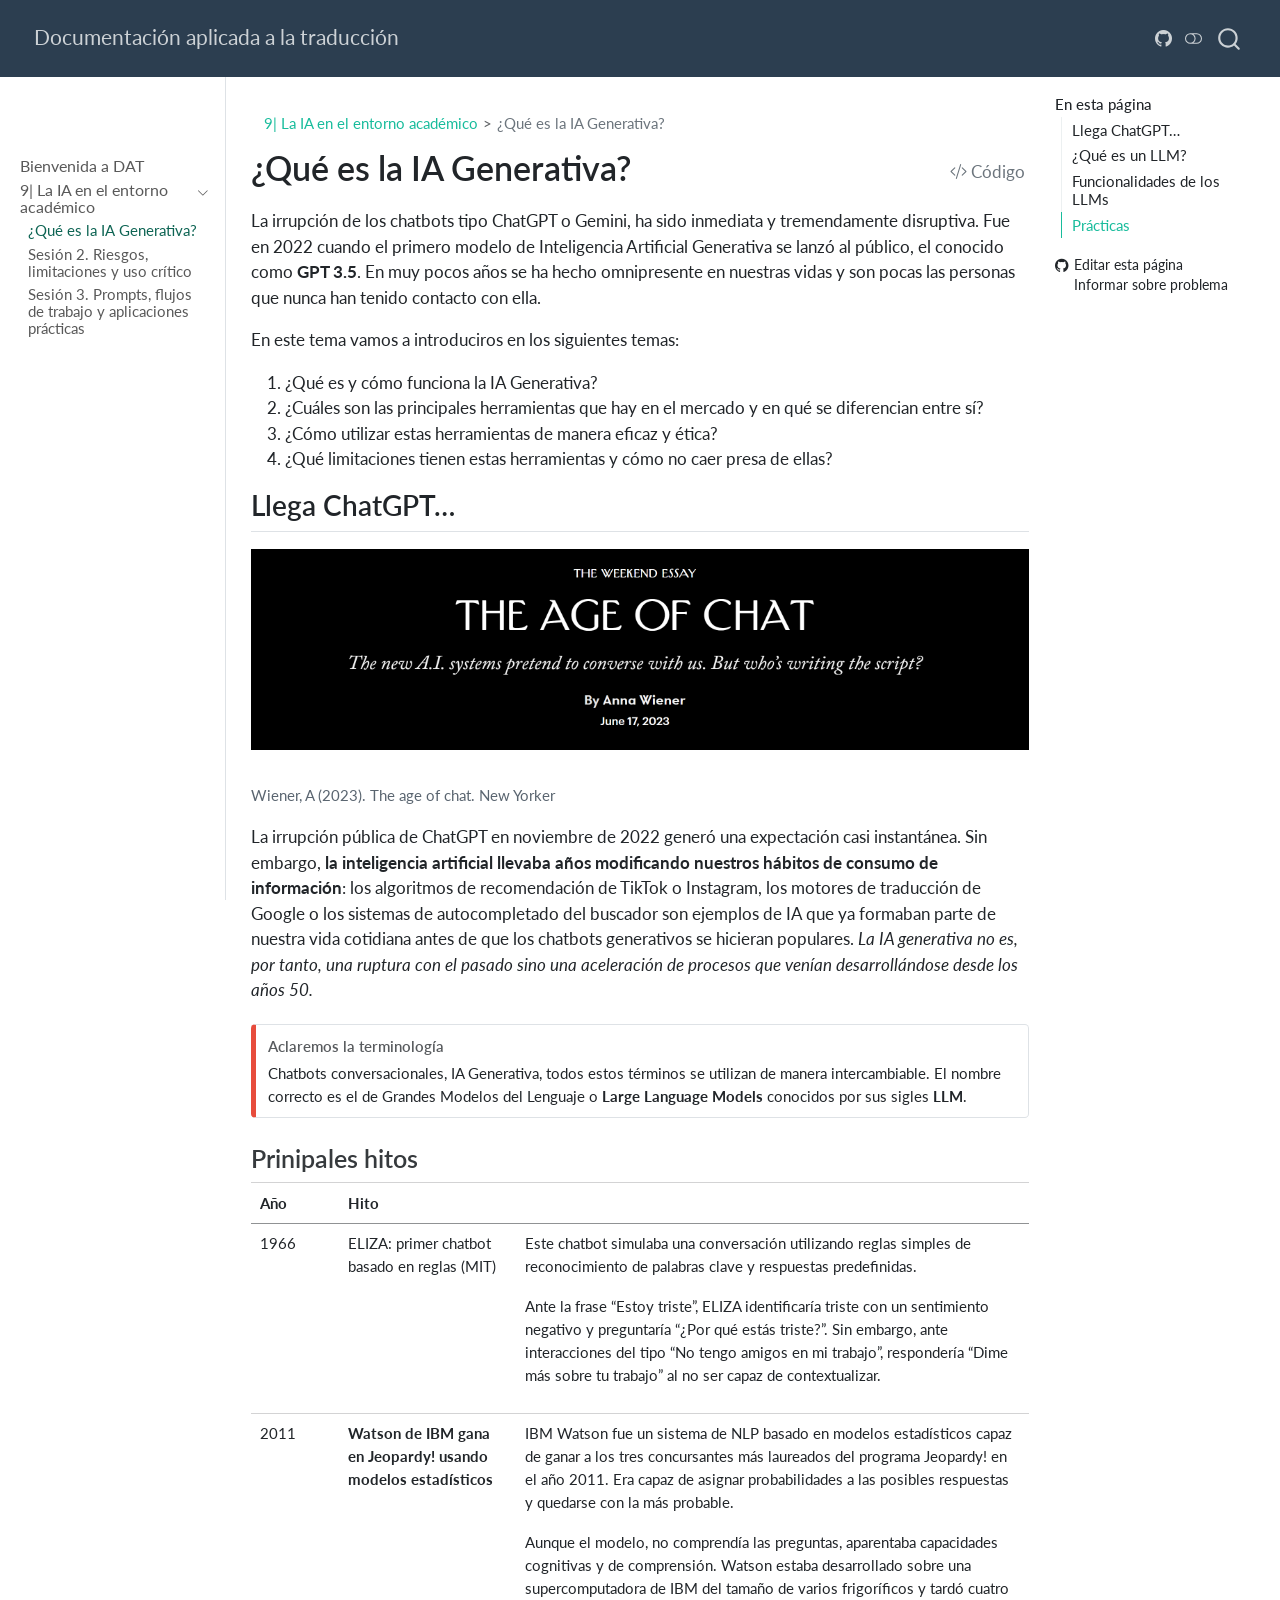
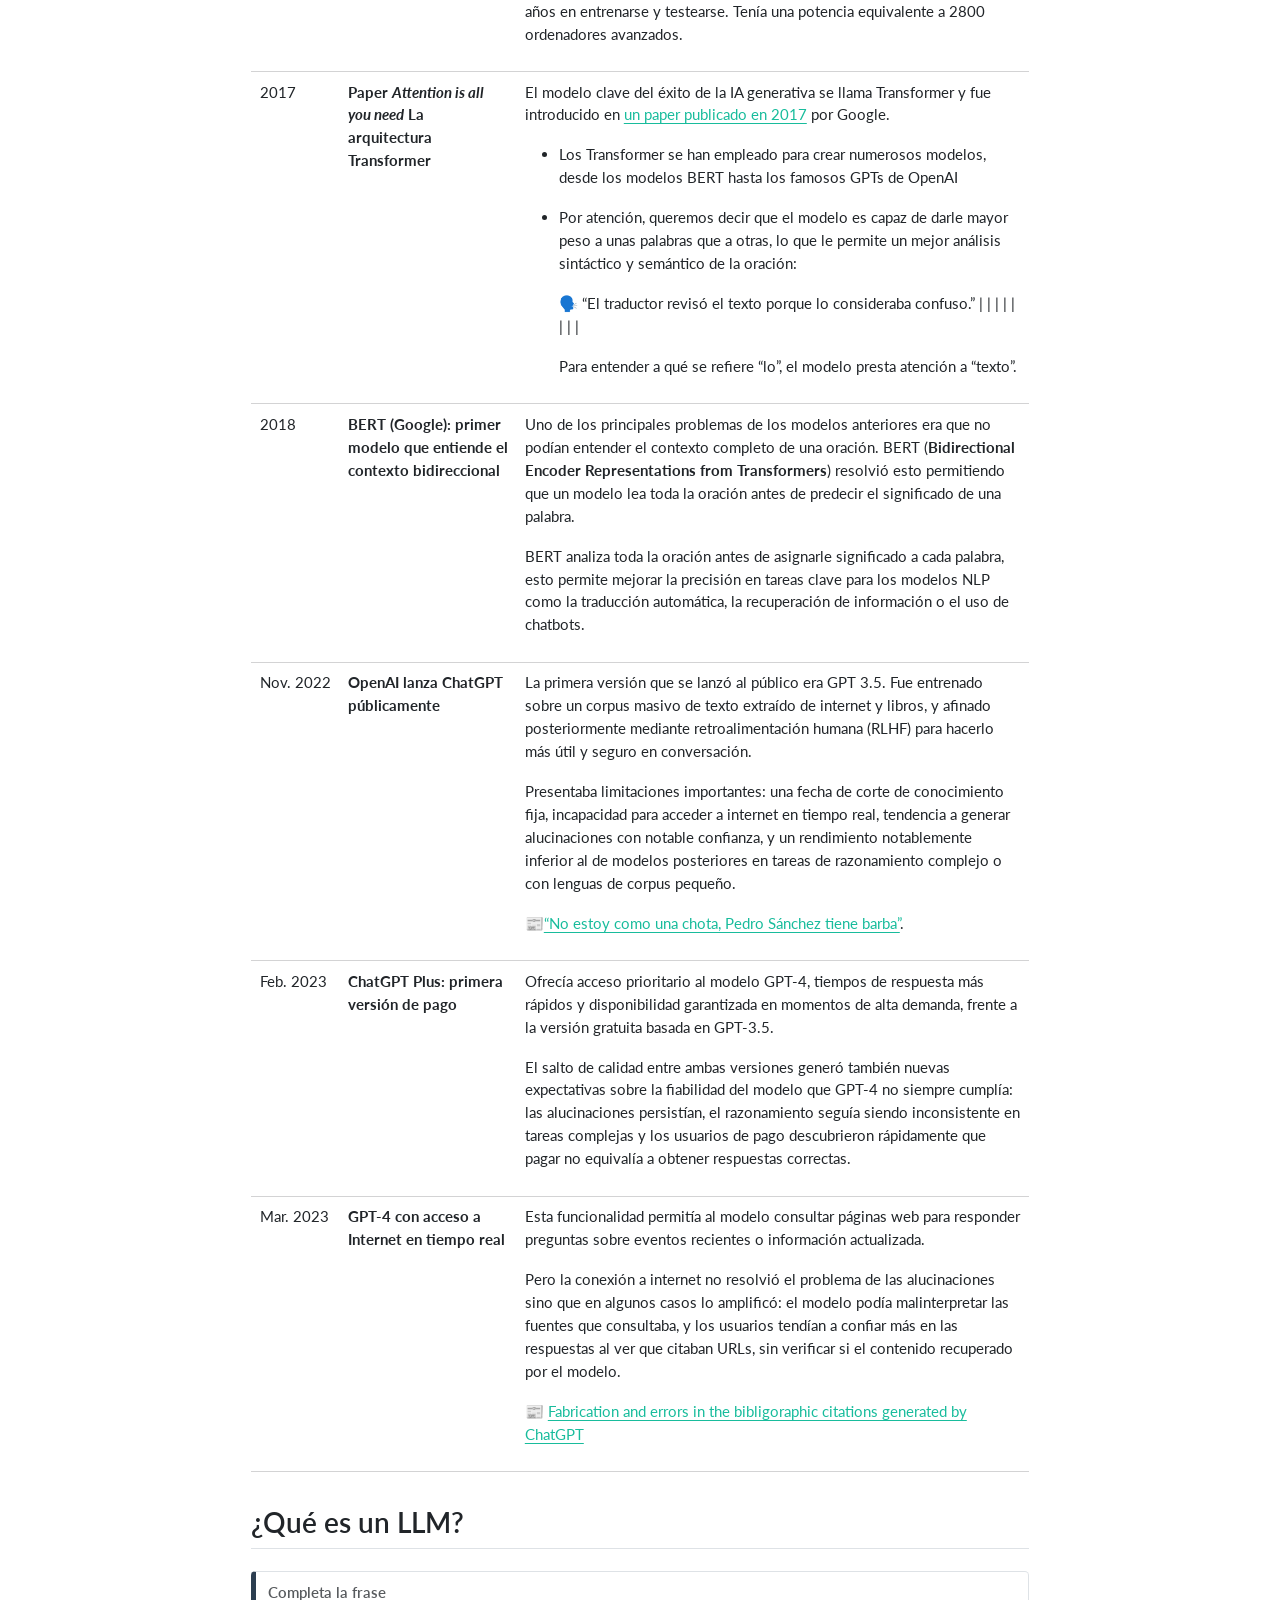
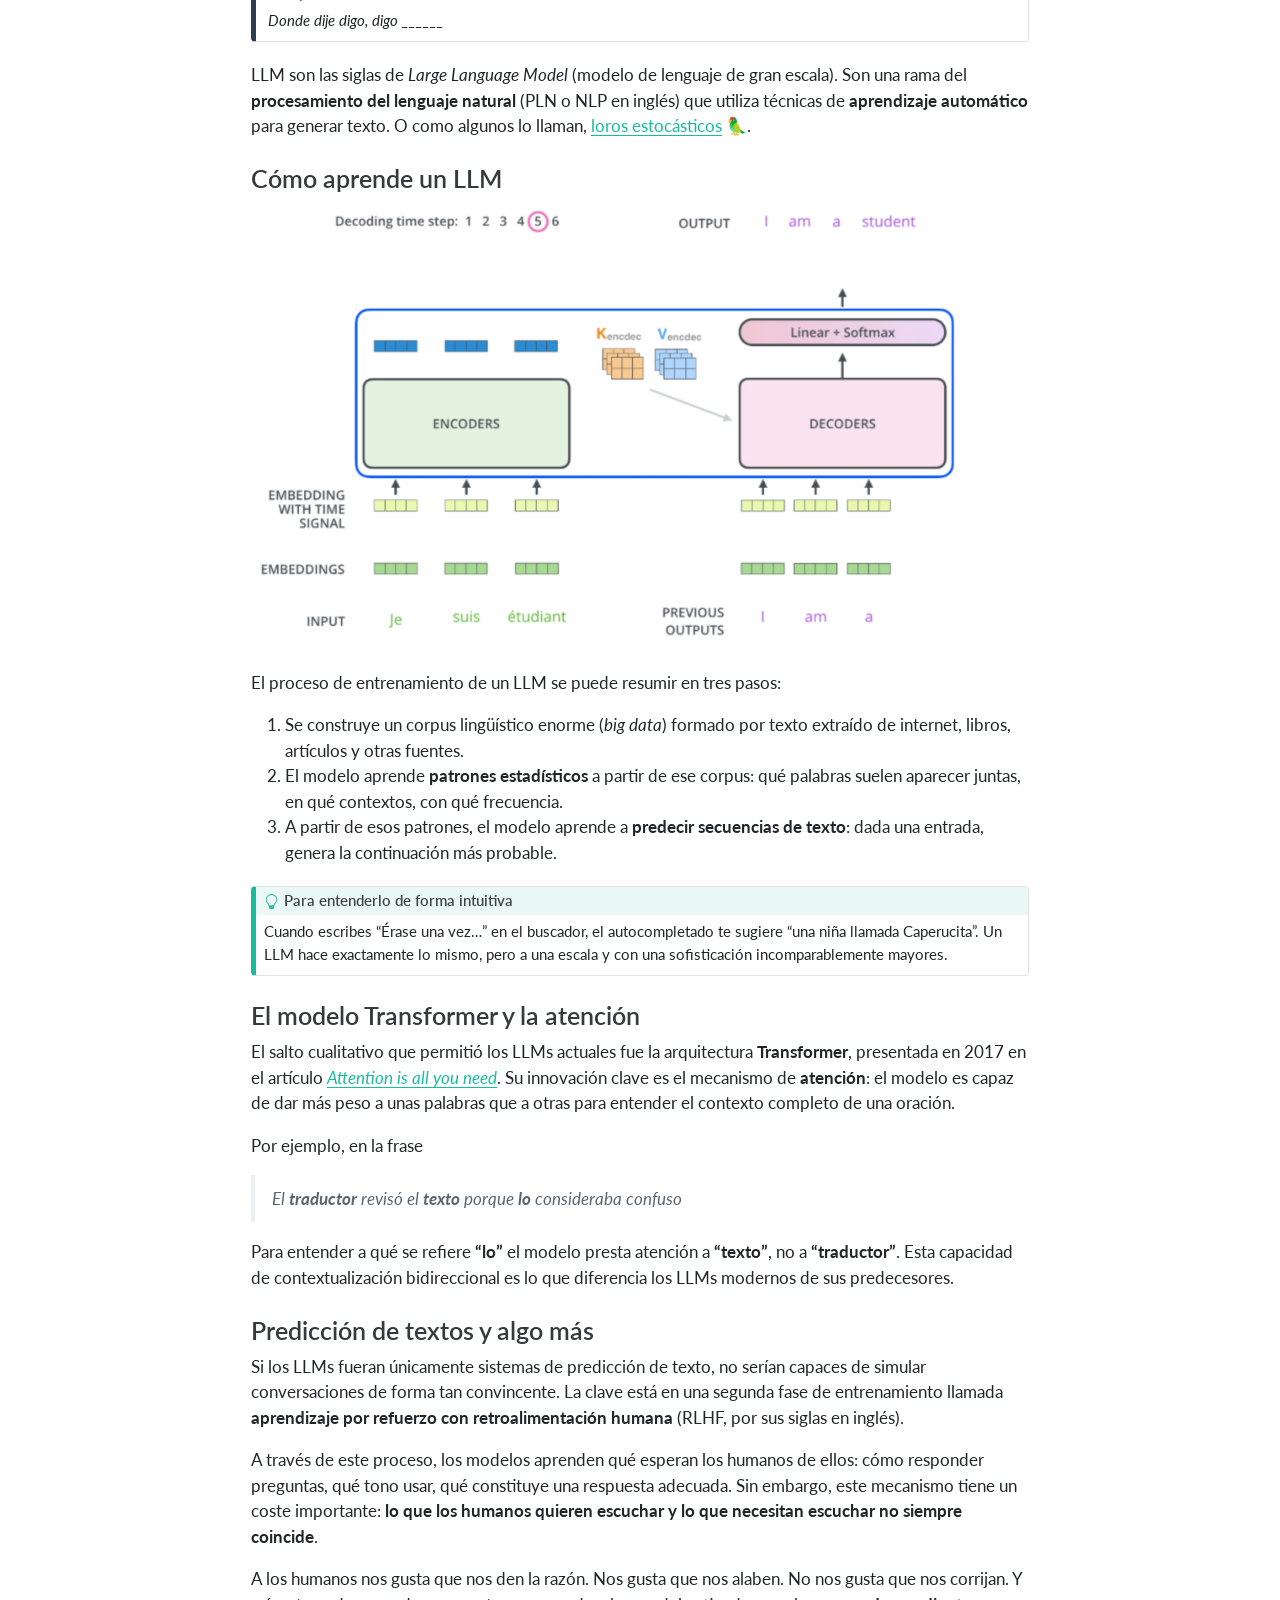
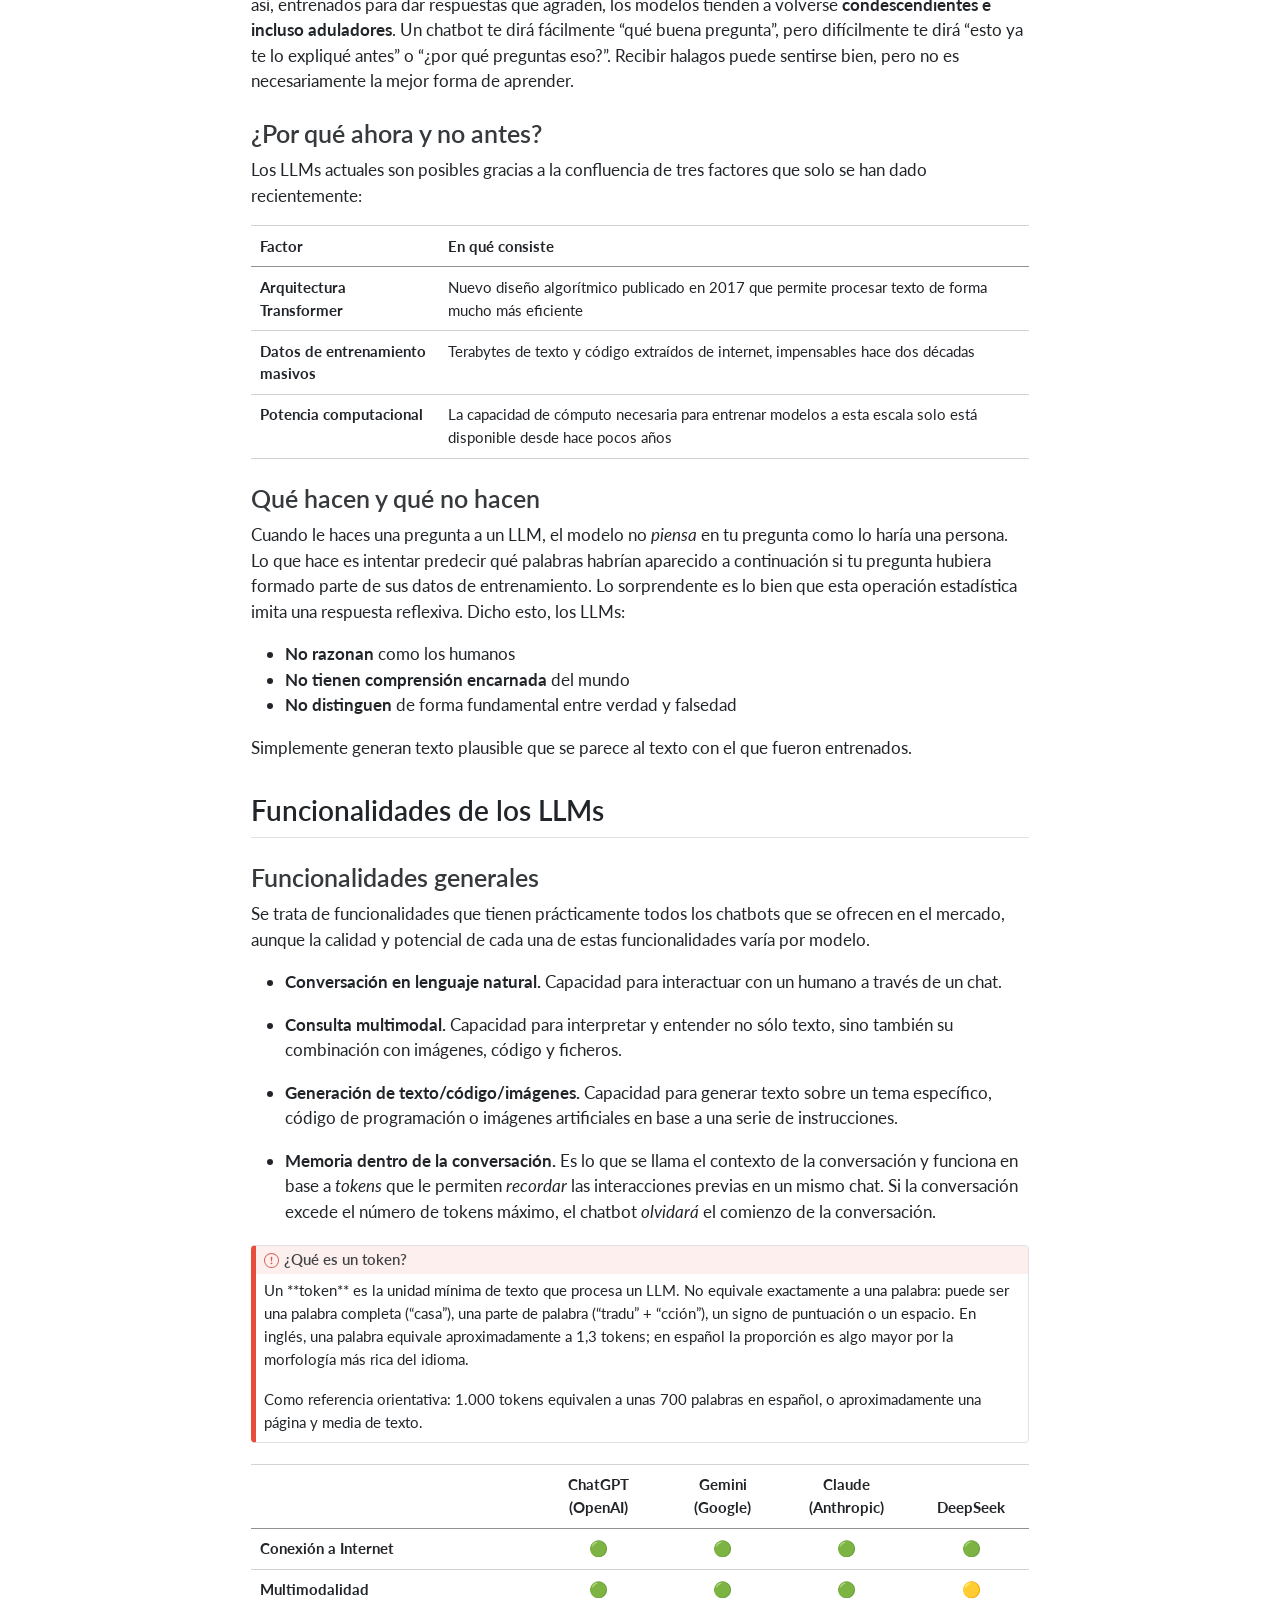
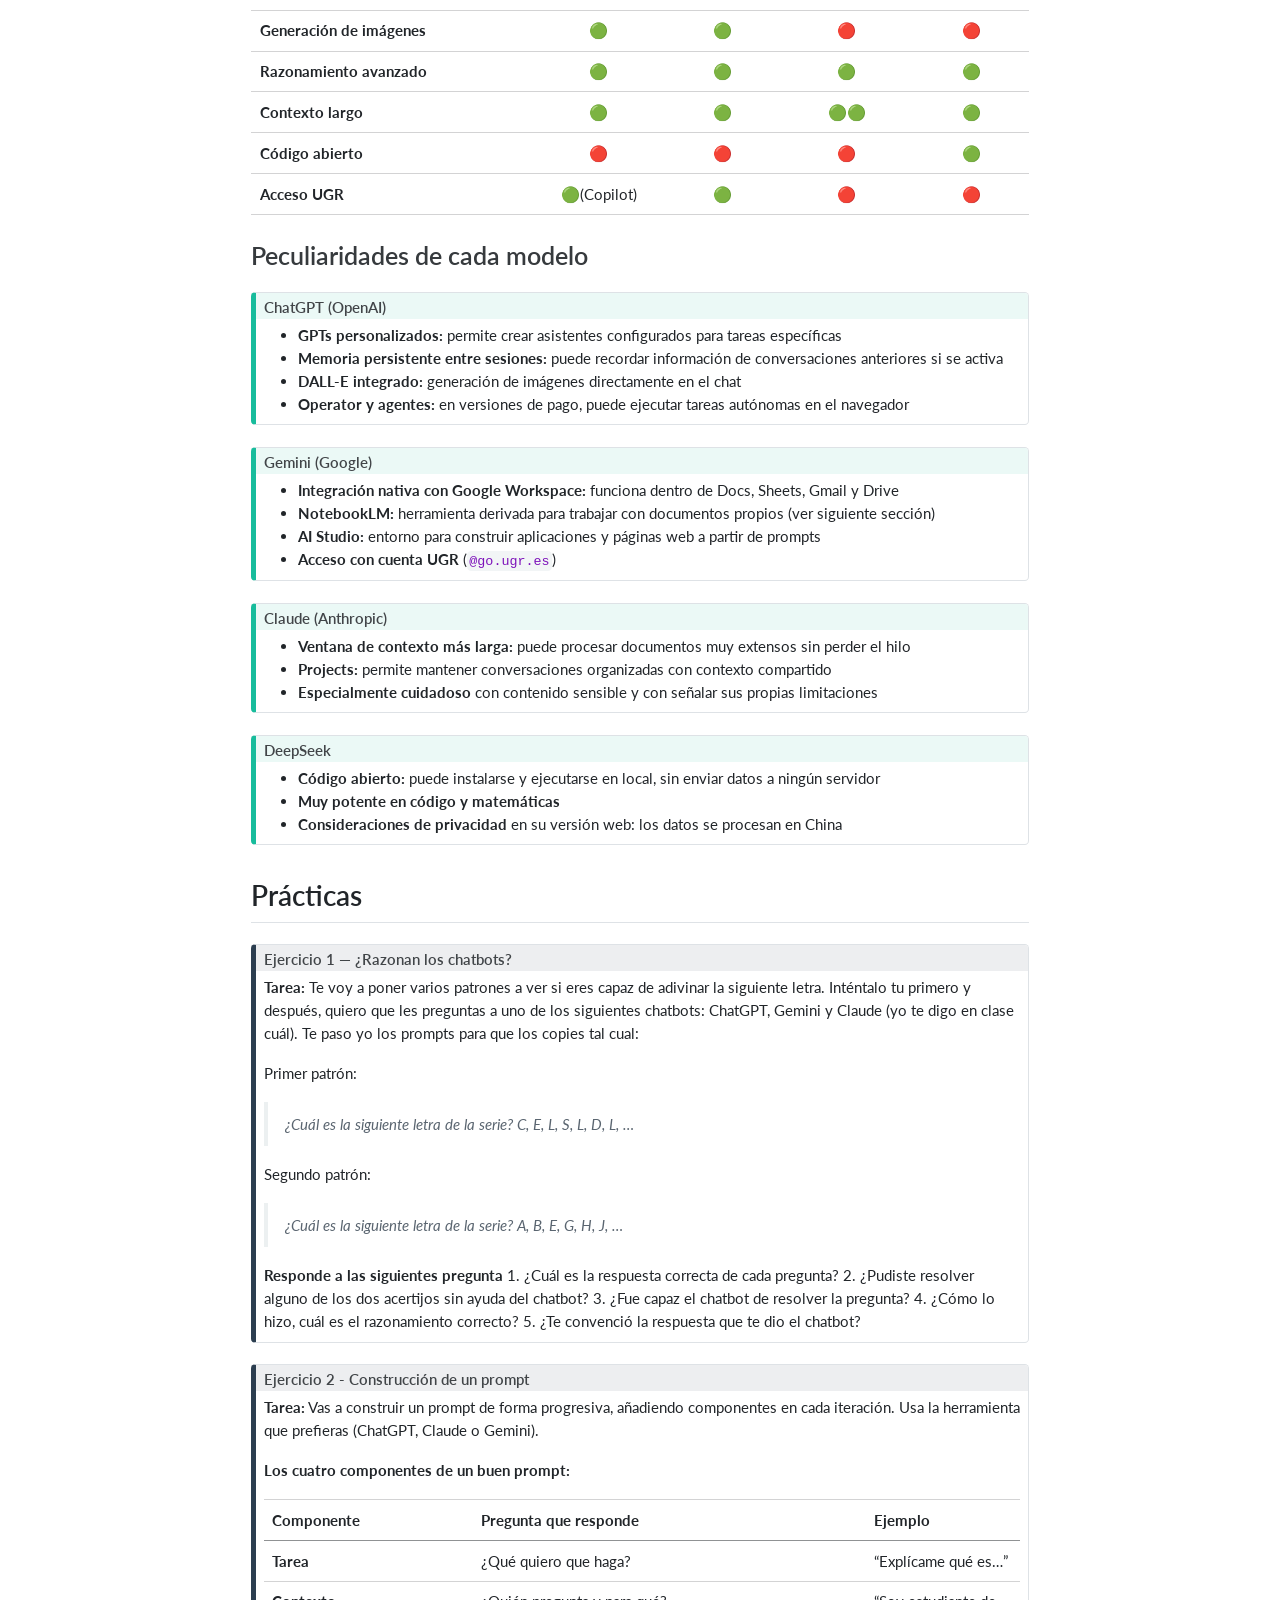
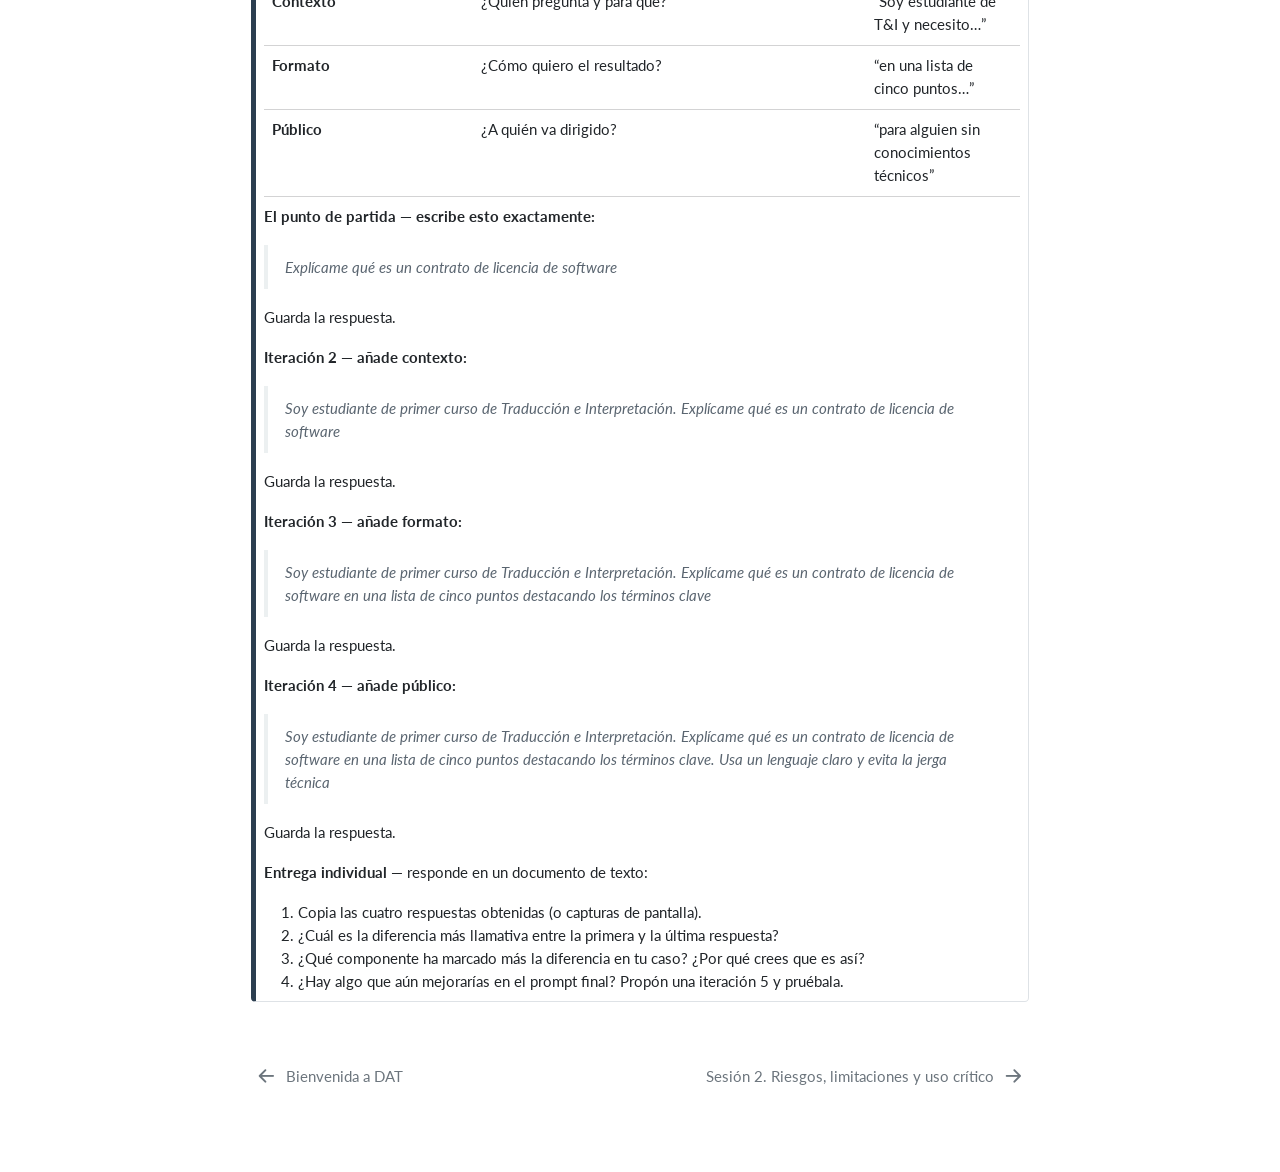
==== docs/tema9/sesion1.html @ 5654e7cf "terminada sesion 1 tema 9" ====
<!DOCTYPE html>
<html xmlns="http://www.w3.org/1999/xhtml" lang="es" xml:lang="es"><head>

<meta charset="utf-8">
<meta name="generator" content="quarto-1.8.25">

<meta name="viewport" content="width=device-width, initial-scale=1.0, user-scalable=yes">


<title>¿Qué es la IA Generativa? – Documentación aplicada a la traducción</title>
<style>
code{white-space: pre-wrap;}
span.smallcaps{font-variant: small-caps;}
div.columns{display: flex; gap: min(4vw, 1.5em);}
div.column{flex: auto; overflow-x: auto;}
div.hanging-indent{margin-left: 1.5em; text-indent: -1.5em;}
ul.task-list{list-style: none;}
ul.task-list li input[type="checkbox"] {
  width: 0.8em;
  margin: 0 0.8em 0.2em -1em; /* quarto-specific, see https://github.com/quarto-dev/quarto-cli/issues/4556 */ 
  vertical-align: middle;
}
/* CSS for syntax highlighting */
html { -webkit-text-size-adjust: 100%; }
pre > code.sourceCode { white-space: pre; position: relative; }
pre > code.sourceCode > span { display: inline-block; line-height: 1.25; }
pre > code.sourceCode > span:empty { height: 1.2em; }
.sourceCode { overflow: visible; }
code.sourceCode > span { color: inherit; text-decoration: inherit; }
div.sourceCode { margin: 1em 0; }
pre.sourceCode { margin: 0; }
@media screen {
div.sourceCode { overflow: auto; }
}
@media print {
pre > code.sourceCode { white-space: pre-wrap; }
pre > code.sourceCode > span { text-indent: -5em; padding-left: 5em; }
}
pre.numberSource code
  { counter-reset: source-line 0; }
pre.numberSource code > span
  { position: relative; left: -4em; counter-increment: source-line; }
pre.numberSource code > span > a:first-child::before
  { content: counter(source-line);
    position: relative; left: -1em; text-align: right; vertical-align: baseline;
    border: none; display: inline-block;
    -webkit-touch-callout: none; -webkit-user-select: none;
    -khtml-user-select: none; -moz-user-select: none;
    -ms-user-select: none; user-select: none;
    padding: 0 4px; width: 4em;
  }
pre.numberSource { margin-left: 3em;  padding-left: 4px; }
div.sourceCode
  {   }
@media screen {
pre > code.sourceCode > span > a:first-child::before { text-decoration: underline; }
}
</style>


<script src="../site_libs/quarto-nav/quarto-nav.js"></script>
<script src="../site_libs/quarto-nav/headroom.min.js"></script>
<script src="../site_libs/clipboard/clipboard.min.js"></script>
<script src="../site_libs/quarto-search/autocomplete.umd.js"></script>
<script src="../site_libs/quarto-search/fuse.min.js"></script>
<script src="../site_libs/quarto-search/quarto-search.js"></script>
<meta name="quarto:offset" content="../">
<link href="../tema9/sesion2.html" rel="next">
<link href="../index.html" rel="prev">
<script src="../site_libs/quarto-html/quarto.js" type="module"></script>
<script src="../site_libs/quarto-html/tabsets/tabsets.js" type="module"></script>
<script src="../site_libs/quarto-html/axe/axe-check.js" type="module"></script>
<script src="../site_libs/quarto-html/popper.min.js"></script>
<script src="../site_libs/quarto-html/tippy.umd.min.js"></script>
<script src="../site_libs/quarto-html/anchor.min.js"></script>
<link href="../site_libs/quarto-html/tippy.css" rel="stylesheet">
<link href="../site_libs/quarto-html/quarto-syntax-highlighting-065a5179aebd64318d7ea99d77b64a9e.css" rel="stylesheet" class="quarto-color-scheme" id="quarto-text-highlighting-styles">
<link href="../site_libs/quarto-html/quarto-syntax-highlighting-dark-969ddfa49e00a70eb3423444dbc81f6c.css" rel="stylesheet" class="quarto-color-scheme quarto-color-alternate" id="quarto-text-highlighting-styles">
<link href="../site_libs/quarto-html/quarto-syntax-highlighting-065a5179aebd64318d7ea99d77b64a9e.css" rel="stylesheet" class="quarto-color-scheme-extra" id="quarto-text-highlighting-styles">
<script src="../site_libs/bootstrap/bootstrap.min.js"></script>
<link href="../site_libs/bootstrap/bootstrap-icons.css" rel="stylesheet">
<link href="../site_libs/bootstrap/bootstrap-a9e733861a171a8fdea76b20008cc90a.min.css" rel="stylesheet" append-hash="true" class="quarto-color-scheme" id="quarto-bootstrap" data-mode="light">
<link href="../site_libs/bootstrap/bootstrap-dark-7d4ac4c5825c8150fc5af6cb165d6b86.min.css" rel="stylesheet" append-hash="true" class="quarto-color-scheme quarto-color-alternate" id="quarto-bootstrap" data-mode="dark">
<link href="../site_libs/bootstrap/bootstrap-a9e733861a171a8fdea76b20008cc90a.min.css" rel="stylesheet" append-hash="true" class="quarto-color-scheme-extra" id="quarto-bootstrap" data-mode="light">
<script id="quarto-search-options" type="application/json">{
  "location": "navbar",
  "copy-button": false,
  "collapse-after": 3,
  "panel-placement": "end",
  "type": "overlay",
  "limit": 50,
  "keyboard-shortcut": [
    "f",
    "/",
    "s"
  ],
  "show-item-context": false,
  "language": {
    "search-no-results-text": "No se han encontrado resultados",
    "search-matching-documents-text": "documentos encontrados",
    "search-copy-link-title": "Copiar el enlace en la búsqueda",
    "search-hide-matches-text": "Ocultar resultados adicionales",
    "search-more-match-text": "resultado adicional en este documento",
    "search-more-matches-text": "resultados adicionales en este documento",
    "search-clear-button-title": "Borrar",
    "search-text-placeholder": "",
    "search-detached-cancel-button-title": "Cancelar",
    "search-submit-button-title": "Enviar",
    "search-label": "Buscar"
  }
}</script>
<style>html{ scroll-behavior: smooth; }</style>


<link rel="stylesheet" href="../styles.css">
</head>

<body class="nav-sidebar docked nav-fixed quarto-light"><script id="quarto-html-before-body" type="application/javascript">
    const toggleBodyColorMode = (bsSheetEl) => {
      const mode = bsSheetEl.getAttribute("data-mode");
      const bodyEl = window.document.querySelector("body");
      if (mode === "dark") {
        bodyEl.classList.add("quarto-dark");
        bodyEl.classList.remove("quarto-light");
      } else {
        bodyEl.classList.add("quarto-light");
        bodyEl.classList.remove("quarto-dark");
      }
    }
    const toggleBodyColorPrimary = () => {
      const bsSheetEl = window.document.querySelector("link#quarto-bootstrap:not([rel=disabled-stylesheet])");
      if (bsSheetEl) {
        toggleBodyColorMode(bsSheetEl);
      }
    }
    const setColorSchemeToggle = (alternate) => {
      const toggles = window.document.querySelectorAll('.quarto-color-scheme-toggle');
      for (let i=0; i < toggles.length; i++) {
        const toggle = toggles[i];
        if (toggle) {
          if (alternate) {
            toggle.classList.add("alternate");
          } else {
            toggle.classList.remove("alternate");
          }
        }
      }
    };
    const toggleColorMode = (alternate) => {
      // Switch the stylesheets
      const primaryStylesheets = window.document.querySelectorAll('link.quarto-color-scheme:not(.quarto-color-alternate)');
      const alternateStylesheets = window.document.querySelectorAll('link.quarto-color-scheme.quarto-color-alternate');
      manageTransitions('#quarto-margin-sidebar .nav-link', false);
      if (alternate) {
        // note: dark is layered on light, we don't disable primary!
        enableStylesheet(alternateStylesheets);
        for (const sheetNode of alternateStylesheets) {
          if (sheetNode.id === "quarto-bootstrap") {
            toggleBodyColorMode(sheetNode);
          }
        }
      } else {
        disableStylesheet(alternateStylesheets);
        enableStylesheet(primaryStylesheets)
        toggleBodyColorPrimary();
      }
      manageTransitions('#quarto-margin-sidebar .nav-link', true);
      // Switch the toggles
      setColorSchemeToggle(alternate)
      // Hack to workaround the fact that safari doesn't
      // properly recolor the scrollbar when toggling (#1455)
      if (navigator.userAgent.indexOf('Safari') > 0 && navigator.userAgent.indexOf('Chrome') == -1) {
        manageTransitions("body", false);
        window.scrollTo(0, 1);
        setTimeout(() => {
          window.scrollTo(0, 0);
          manageTransitions("body", true);
        }, 40);
      }
    }
    const disableStylesheet = (stylesheets) => {
      for (let i=0; i < stylesheets.length; i++) {
        const stylesheet = stylesheets[i];
        stylesheet.rel = 'disabled-stylesheet';
      }
    }
    const enableStylesheet = (stylesheets) => {
      for (let i=0; i < stylesheets.length; i++) {
        const stylesheet = stylesheets[i];
        if(stylesheet.rel !== 'stylesheet') { // for Chrome, which will still FOUC without this check
          stylesheet.rel = 'stylesheet';
        }
      }
    }
    const manageTransitions = (selector, allowTransitions) => {
      const els = window.document.querySelectorAll(selector);
      for (let i=0; i < els.length; i++) {
        const el = els[i];
        if (allowTransitions) {
          el.classList.remove('notransition');
        } else {
          el.classList.add('notransition');
        }
      }
    }
    const isFileUrl = () => {
      return window.location.protocol === 'file:';
    }
    const hasAlternateSentinel = () => {
      let styleSentinel = getColorSchemeSentinel();
      if (styleSentinel !== null) {
        return styleSentinel === "alternate";
      } else {
        return false;
      }
    }
    const setStyleSentinel = (alternate) => {
      const value = alternate ? "alternate" : "default";
      if (!isFileUrl()) {
        window.localStorage.setItem("quarto-color-scheme", value);
      } else {
        localAlternateSentinel = value;
      }
    }
    const getColorSchemeSentinel = () => {
      if (!isFileUrl()) {
        const storageValue = window.localStorage.getItem("quarto-color-scheme");
        return storageValue != null ? storageValue : localAlternateSentinel;
      } else {
        return localAlternateSentinel;
      }
    }
    const toggleGiscusIfUsed = (isAlternate, darkModeDefault) => {
      const baseTheme = document.querySelector('#giscus-base-theme')?.value ?? 'light';
      const alternateTheme = document.querySelector('#giscus-alt-theme')?.value ?? 'dark';
      let newTheme = '';
      if(authorPrefersDark) {
        newTheme = isAlternate ? baseTheme : alternateTheme;
      } else {
        newTheme = isAlternate ? alternateTheme : baseTheme;
      }
      const changeGiscusTheme = () => {
        // From: https://github.com/giscus/giscus/issues/336
        const sendMessage = (message) => {
          const iframe = document.querySelector('iframe.giscus-frame');
          if (!iframe) return;
          iframe.contentWindow.postMessage({ giscus: message }, 'https://giscus.app');
        }
        sendMessage({
          setConfig: {
            theme: newTheme
          }
        });
      }
      const isGiscussLoaded = window.document.querySelector('iframe.giscus-frame') !== null;
      if (isGiscussLoaded) {
        changeGiscusTheme();
      }
    };
    const authorPrefersDark = false;
    const darkModeDefault = authorPrefersDark;
      document.querySelector('link#quarto-text-highlighting-styles.quarto-color-scheme-extra').rel = 'disabled-stylesheet';
      document.querySelector('link#quarto-bootstrap.quarto-color-scheme-extra').rel = 'disabled-stylesheet';
    let localAlternateSentinel = darkModeDefault ? 'alternate' : 'default';
    // Dark / light mode switch
    window.quartoToggleColorScheme = () => {
      // Read the current dark / light value
      let toAlternate = !hasAlternateSentinel();
      toggleColorMode(toAlternate);
      setStyleSentinel(toAlternate);
      toggleGiscusIfUsed(toAlternate, darkModeDefault);
      window.dispatchEvent(new Event('resize'));
    };
    // Switch to dark mode if need be
    if (hasAlternateSentinel()) {
      toggleColorMode(true);
    } else {
      toggleColorMode(false);
    }
  </script>

<div id="quarto-search-results"></div>
  <header id="quarto-header" class="headroom fixed-top">
    <nav class="navbar navbar-expand-lg " data-bs-theme="dark">
      <div class="navbar-container container-fluid">
      <div class="navbar-brand-container mx-auto">
    <a href="../index.html" class="navbar-brand navbar-brand-logo">
    </a>
    <a class="navbar-brand" href="../index.html">
    <span class="navbar-title">Documentación aplicada a la traducción</span>
    </a>
  </div>
        <div class="quarto-navbar-tools tools-end">
    <a href="https://github.com/elrobin/dat" title="Source Code" class="quarto-navigation-tool px-1" aria-label="Source Code"><i class="bi bi-github"></i></a>
  <a href="" class="quarto-color-scheme-toggle quarto-navigation-tool  px-1" onclick="window.quartoToggleColorScheme(); return false;" title="Alternar modo oscuro"><i class="bi"></i></a>
</div>
          <div id="quarto-search" class="" title="Buscar"></div>
      </div> <!-- /container-fluid -->
    </nav>
  <nav class="quarto-secondary-nav">
    <div class="container-fluid d-flex">
      <button type="button" class="quarto-btn-toggle btn" data-bs-toggle="collapse" role="button" data-bs-target=".quarto-sidebar-collapse-item" aria-controls="quarto-sidebar" aria-expanded="false" aria-label="Alternar barra lateral" onclick="if (window.quartoToggleHeadroom) { window.quartoToggleHeadroom(); }">
        <i class="bi bi-layout-text-sidebar-reverse"></i>
      </button>
        <nav class="quarto-page-breadcrumbs" aria-label="breadcrumb"><ol class="breadcrumb"><li class="breadcrumb-item"><a href="../tema9/sesion1.html">9| La IA en el entorno académico</a></li><li class="breadcrumb-item"><a href="../tema9/sesion1.html"><span class="chapter-title">¿Qué es la IA Generativa?</span></a></li></ol></nav>
        <a class="flex-grow-1" role="navigation" data-bs-toggle="collapse" data-bs-target=".quarto-sidebar-collapse-item" aria-controls="quarto-sidebar" aria-expanded="false" aria-label="Alternar barra lateral" onclick="if (window.quartoToggleHeadroom) { window.quartoToggleHeadroom(); }">      
        </a>
      <button type="button" class="btn quarto-search-button" aria-label="Buscar" onclick="window.quartoOpenSearch();">
        <i class="bi bi-search"></i>
      </button>
    </div>
  </nav>
</header>
<!-- content -->
<div id="quarto-content" class="quarto-container page-columns page-rows-contents page-layout-article page-navbar">
<!-- sidebar -->
  <nav id="quarto-sidebar" class="sidebar collapse collapse-horizontal quarto-sidebar-collapse-item sidebar-navigation docked overflow-auto">
    <div class="pt-lg-2 mt-2 text-left sidebar-header sidebar-header-stacked">
      <a href="../index.html" class="sidebar-logo-link">
      </a>
      </div>
        <div class="mt-2 flex-shrink-0 align-items-center">
        <div class="sidebar-search">
        <div id="quarto-search" class="" title="Buscar"></div>
        </div>
        </div>
    <div class="sidebar-menu-container"> 
    <ul class="list-unstyled mt-1">
        <li class="sidebar-item">
  <div class="sidebar-item-container"> 
  <a href="../index.html" class="sidebar-item-text sidebar-link">
 <span class="menu-text">Bienvenida a DAT</span></a>
  </div>
</li>
        <li class="sidebar-item sidebar-item-section">
      <div class="sidebar-item-container"> 
            <a class="sidebar-item-text sidebar-link text-start" data-bs-toggle="collapse" data-bs-target="#quarto-sidebar-section-1" role="navigation" aria-expanded="true">
 <span class="menu-text">9| La IA en el entorno académico</span></a>
          <a class="sidebar-item-toggle text-start" data-bs-toggle="collapse" data-bs-target="#quarto-sidebar-section-1" role="navigation" aria-expanded="true" aria-label="Alternar sección">
            <i class="bi bi-chevron-right ms-2"></i>
          </a> 
      </div>
      <ul id="quarto-sidebar-section-1" class="collapse list-unstyled sidebar-section depth1 show">  
          <li class="sidebar-item">
  <div class="sidebar-item-container"> 
  <a href="../tema9/sesion1.html" class="sidebar-item-text sidebar-link active"><span class="chapter-title">¿Qué es la IA Generativa?</span></a>
  </div>
</li>
          <li class="sidebar-item">
  <div class="sidebar-item-container"> 
  <a href="../tema9/sesion2.html" class="sidebar-item-text sidebar-link"><span class="chapter-title">Sesión 2. Riesgos, limitaciones y uso crítico</span></a>
  </div>
</li>
          <li class="sidebar-item">
  <div class="sidebar-item-container"> 
  <a href="../tema9/sesion3.html" class="sidebar-item-text sidebar-link"><span class="chapter-title">Sesión 3. Prompts, flujos de trabajo y aplicaciones prácticas</span></a>
  </div>
</li>
      </ul>
  </li>
    </ul>
    </div>
</nav>
<div id="quarto-sidebar-glass" class="quarto-sidebar-collapse-item" data-bs-toggle="collapse" data-bs-target=".quarto-sidebar-collapse-item"></div>
<!-- margin-sidebar -->
    <div id="quarto-margin-sidebar" class="sidebar margin-sidebar">
        <nav id="TOC" role="doc-toc" class="toc-active">
    <h2 id="toc-title">En esta página</h2>
   
  <ul class="collapse">
  <li><a href="#llega-chatgpt" id="toc-llega-chatgpt" class="nav-link active" data-scroll-target="#llega-chatgpt">Llega ChatGPT…</a></li>
  <li><a href="#qué-es-un-llm" id="toc-qué-es-un-llm" class="nav-link" data-scroll-target="#qué-es-un-llm">¿Qué es un LLM?</a></li>
  <li><a href="#funcionalidades-de-los-llms" id="toc-funcionalidades-de-los-llms" class="nav-link" data-scroll-target="#funcionalidades-de-los-llms">Funcionalidades de los LLMs</a></li>
  <li><a href="#prácticas" id="toc-prácticas" class="nav-link" data-scroll-target="#prácticas">Prácticas</a></li>
  </ul>
<div class="toc-actions"><ul class="collapse"><li><a href="https://github.com/elrobin/dat/edit/main/tema9/sesion1.qmd" class="toc-action"><i class="bi bi-github"></i>Editar esta página</a></li><li><a href="https://github.com/elrobin/dat/issues/new" class="toc-action"><i class="bi empty"></i>Informar sobre problema</a></li></ul></div></nav>
    </div>
<!-- main -->
<main class="content" id="quarto-document-content">


<header id="title-block-header" class="quarto-title-block default"><nav class="quarto-page-breadcrumbs quarto-title-breadcrumbs d-none d-lg-block" aria-label="breadcrumb"><ol class="breadcrumb"><li class="breadcrumb-item"><a href="../tema9/sesion1.html">9| La IA en el entorno académico</a></li><li class="breadcrumb-item"><a href="../tema9/sesion1.html"><span class="chapter-title">¿Qué es la IA Generativa?</span></a></li></ol></nav>
<div class="quarto-title">
<div class="quarto-title-block"><div><h1 class="title"><span class="chapter-title">¿Qué es la IA Generativa?</span></h1><button type="button" class="btn code-tools-button" id="quarto-code-tools-source"><i class="bi"></i> Código</button></div></div>
</div>



<div class="quarto-title-meta">

    
  
    
  </div>
  


</header>


<p>La irrupción de los chatbots tipo ChatGPT o Gemini, ha sido inmediata y tremendamente disruptiva. Fue en 2022 cuando el primero modelo de Inteligencia Artificial Generativa se lanzó al público, el conocido como <strong>GPT 3.5</strong>. En muy pocos años se ha hecho omnipresente en nuestras vidas y son pocas las personas que nunca han tenido contacto con ella.</p>
<p>En este tema vamos a introduciros en los siguientes temas:</p>
<ol type="1">
<li>¿Qué es y cómo funciona la IA Generativa?</li>
<li>¿Cuáles son las principales herramientas que hay en el mercado y en qué se diferencian entre sí?</li>
<li>¿Cómo utilizar estas herramientas de manera eficaz y ética?</li>
<li>¿Qué limitaciones tienen estas herramientas y cómo no caer presa de ellas?</li>
</ol>
<section id="llega-chatgpt" class="level2">
<h2 class="anchored" data-anchor-id="llega-chatgpt">Llega ChatGPT…</h2>
<div class="quarto-figure quarto-figure-center">
<figure class="figure">
<div class="quarto-figure quarto-figure-center">
<figure class="figure">
<p><a href="https://www.newyorker.com/culture/the-weekend-essay/the-age-of-chat"><img src="..\images/9-1a.png" class="img-fluid quarto-figure quarto-figure-center figure-img"></a></p>
</figure>
</div>
<figcaption>Wiener, A (2023). The age of chat. New Yorker</figcaption>
</figure>
</div>
<p>La irrupción pública de ChatGPT en noviembre de 2022 generó una expectación casi instantánea. Sin embargo, <strong>la inteligencia artificial llevaba años modificando nuestros hábitos de consumo de información</strong>: los algoritmos de recomendación de TikTok o Instagram, los motores de traducción de Google o los sistemas de autocompletado del buscador son ejemplos de IA que ya formaban parte de nuestra vida cotidiana antes de que los chatbots generativos se hicieran populares. <em>La IA generativa no es, por tanto, una ruptura con el pasado sino una aceleración de procesos que venían desarrollándose desde los años 50.</em></p>
<div class="callout callout-style-simple callout-important no-icon callout-titled">
<div class="callout-header d-flex align-content-center">
<div class="callout-icon-container">
<i class="callout-icon no-icon"></i>
</div>
<div class="callout-title-container flex-fill">
<span class="screen-reader-only">Importante</span>Aclaremos la terminología
</div>
</div>
<div class="callout-body-container callout-body">
<p>Chatbots conversacionales, IA Generativa, todos estos términos se utilizan de manera intercambiable. El nombre correcto es el de Grandes Modelos del Lenguaje o <strong>Large Language Models</strong> conocidos por sus sigles <strong>LLM</strong>.</p>
</div>
</div>
<section id="prinipales-hitos" class="level3">
<h3 class="anchored" data-anchor-id="prinipales-hitos">Prinipales hitos</h3>
<table class="caption-top table">
<thead>
<tr class="header">
<th>Año</th>
<th>Hito</th>
<th></th>
</tr>
</thead>
<tbody>
<tr class="odd">
<td>1966</td>
<td>ELIZA: primer chatbot basado en reglas (MIT)</td>
<td><p>Este chatbot simulaba una conversación utilizando reglas simples de reconocimiento de palabras clave y respuestas predefinidas.</p>
<p>Ante la frase “Estoy triste”, ELIZA identificaría triste con un sentimiento negativo y preguntaría “¿Por qué estás triste?”. Sin embargo, ante interacciones del tipo “No tengo amigos en mi trabajo”, respondería “Dime más sobre tu trabajo” al no ser capaz de contextualizar.</p></td>
</tr>
<tr class="even">
<td>2011</td>
<td><strong>Watson de IBM gana en Jeopardy! usando modelos estadísticos</strong></td>
<td><p>IBM Watson fue un sistema de NLP basado en modelos estadísticos capaz de ganar a los tres concursantes más laureados del programa Jeopardy! en el año 2011. Era capaz de asignar probabilidades a las posibles respuestas y quedarse con la más probable.</p>
<p>Aunque el modelo, no comprendía las preguntas, aparentaba capacidades cognitivas y de comprensión. Watson estaba desarrollado sobre una supercomputadora de IBM del tamaño de varios frigoríficos y tardó cuatro años en entrenarse y testearse. Tenía una potencia equivalente a 2800 ordenadores avanzados.</p></td>
</tr>
<tr class="odd">
<td>2017</td>
<td><strong>Paper <em>Attention is all you need</em> La arquitectura Transformer</strong></td>
<td><p>El modelo clave del éxito de la IA generativa se llama Transformer y fue introducido en <a href="https://arxiv.org/abs/1706.03762">un paper publicado en 2017</a> por Google.</p>
<ul>
<li><p>Los Transformer se han empleado para crear numerosos modelos, desde los modelos BERT hasta los famosos GPTs de OpenAI</p></li>
<li><p>Por atención, queremos decir que el modelo es capaz de darle mayor peso a unas palabras que a otras, lo que le permite un mejor análisis sintáctico y semántico de la oración:</p>
<p>🗣️ “El traductor revisó el texto porque lo consideraba confuso.” | | | | | | | |</p>
<p>Para entender a qué se refiere “lo”, el modelo presta atención a “texto”.</p></li>
</ul></td>
</tr>
<tr class="even">
<td>2018</td>
<td><strong>BERT (Google): primer modelo que entiende el contexto bidireccional</strong></td>
<td><p>Uno de los principales problemas de los modelos anteriores era que no podían entender el contexto completo de una oración. BERT (<strong>Bidirectional Encoder Representations from Transformers</strong>) resolvió esto permitiendo que un modelo lea toda la oración antes de predecir el significado de una palabra.</p>
<p>BERT analiza toda la oración antes de asignarle significado a cada palabra, esto permite mejorar la precisión en tareas clave para los modelos NLP como la traducción automática, la recuperación de información o el uso de chatbots.</p></td>
</tr>
<tr class="odd">
<td>Nov.&nbsp;2022</td>
<td><strong>OpenAI lanza ChatGPT públicamente</strong></td>
<td><p>La primera versión que se lanzó al público era GPT 3.5. Fue entrenado sobre un corpus masivo de texto extraído de internet y libros, y afinado posteriormente mediante retroalimentación humana (RLHF) para hacerlo más útil y seguro en conversación.</p>
<p>Presentaba limitaciones importantes: una fecha de corte de conocimiento fija, incapacidad para acceder a internet en tiempo real, tendencia a generar alucinaciones con notable confianza, y un rendimiento notablemente inferior al de modelos posteriores en tareas de razonamiento complejo o con lenguas de corpus pequeño.</p>
<p>📰<a href="https://elpais.com/tecnologia/2023-02-10/no-estoy-como-una-chota-pedro-sanchez-tiene-barba-pruebo-la-nueva-inteligencia-artifical-de-microsoft-y-pierde-los-papeles.html">“No estoy como una chota, Pedro Sánchez tiene barba”</a>.</p></td>
</tr>
<tr class="even">
<td>Feb.&nbsp;2023</td>
<td><strong>ChatGPT Plus: primera versión de pago</strong></td>
<td><p>Ofrecía acceso prioritario al modelo GPT-4, tiempos de respuesta más rápidos y disponibilidad garantizada en momentos de alta demanda, frente a la versión gratuita basada en GPT-3.5.</p>
<p>El salto de calidad entre ambas versiones generó también nuevas expectativas sobre la fiabilidad del modelo que GPT-4 no siempre cumplía: las alucinaciones persistían, el razonamiento seguía siendo inconsistente en tareas complejas y los usuarios de pago descubrieron rápidamente que pagar no equivalía a obtener respuestas correctas.</p></td>
</tr>
<tr class="odd">
<td>Mar.&nbsp;2023</td>
<td><strong>GPT-4 con acceso a Internet en tiempo real</strong></td>
<td><p>Esta funcionalidad permitía al modelo consultar páginas web para responder preguntas sobre eventos recientes o información actualizada.</p>
<p>Pero la conexión a internet no resolvió el problema de las alucinaciones sino que en algunos casos lo amplificó: el modelo podía malinterpretar las fuentes que consultaba, y los usuarios tendían a confiar más en las respuestas al ver que citaban URLs, sin verificar si el contenido recuperado por el modelo.</p>
<p>📰 <a href="https://www.nature.com/articles/s41598-023-41032-5">Fabrication and errors in the bibligoraphic citations generated by ChatGPT</a></p></td>
</tr>
</tbody>
</table>
</section>
</section>
<section id="qué-es-un-llm" class="level2">
<h2 class="anchored" data-anchor-id="qué-es-un-llm">¿Qué es un LLM?</h2>
<div class="callout callout-style-simple callout-note no-icon callout-titled">
<div class="callout-header d-flex align-content-center">
<div class="callout-icon-container">
<i class="callout-icon no-icon"></i>
</div>
<div class="callout-title-container flex-fill">
<span class="screen-reader-only">Nota</span>Completa la frase
</div>
</div>
<div class="callout-body-container callout-body">
<p><em>Donde dije digo, digo ______</em></p>
</div>
</div>
<p>LLM son las siglas de <em>Large Language Model</em> (modelo de lenguaje de gran escala). Son una rama del <strong>procesamiento del lenguaje natural</strong> (PLN o NLP en inglés) que utiliza técnicas de <strong>aprendizaje automático</strong> para generar texto. O como algunos lo llaman, <a href="https://dl.acm.org/doi/abs/10.1145/3442188.3445922">loros estocásticos</a> 🦜.</p>
<section id="cómo-aprende-un-llm" class="level3">
<h3 class="anchored" data-anchor-id="cómo-aprende-un-llm">Cómo aprende un LLM</h3>
<div class="quarto-figure quarto-figure-center">
<figure class="figure">
<p><img src="..\images/9-1b.png" class="img-fluid quarto-figure quarto-figure-center figure-img"></p>
</figure>
</div>
<p>El proceso de entrenamiento de un LLM se puede resumir en tres pasos:</p>
<ol type="1">
<li>Se construye un corpus lingüístico enorme (<em>big data</em>) formado por texto extraído de internet, libros, artículos y otras fuentes.</li>
<li>El modelo aprende <strong>patrones estadísticos</strong> a partir de ese corpus: qué palabras suelen aparecer juntas, en qué contextos, con qué frecuencia.</li>
<li>A partir de esos patrones, el modelo aprende a <strong>predecir secuencias de texto</strong>: dada una entrada, genera la continuación más probable.</li>
</ol>
<div class="callout callout-style-default callout-tip callout-titled">
<div class="callout-header d-flex align-content-center">
<div class="callout-icon-container">
<i class="callout-icon"></i>
</div>
<div class="callout-title-container flex-fill">
<span class="screen-reader-only">Tip</span>Para entenderlo de forma intuitiva
</div>
</div>
<div class="callout-body-container callout-body">
<p>Cuando escribes “Érase una vez…” en el buscador, el autocompletado te sugiere “una niña llamada Caperucita”. Un LLM hace exactamente lo mismo, pero a una escala y con una sofisticación incomparablemente mayores.</p>
</div>
</div>
</section>
<section id="el-modelo-transformer-y-la-atención" class="level3">
<h3 class="anchored" data-anchor-id="el-modelo-transformer-y-la-atención">El modelo Transformer y la atención</h3>
<p>El salto cualitativo que permitió los LLMs actuales fue la arquitectura <strong>Transformer</strong>, presentada en 2017 en el artículo <a href="https://arxiv.org/abs/1706.03762"><em>Attention is all you need</em></a>. Su innovación clave es el mecanismo de <strong>atención</strong>: el modelo es capaz de dar más peso a unas palabras que a otras para entender el contexto completo de una oración.</p>
<p>Por ejemplo, en la frase</p>
<blockquote class="blockquote">
<p><em>El <strong>traductor</strong> revisó el <strong>texto</strong> porque <strong>lo</strong> consideraba confuso</em></p>
</blockquote>
<p>Para entender a qué se refiere <strong>“lo”</strong> el modelo presta atención a <strong>“texto”</strong>, no a <strong>“traductor”</strong>. Esta capacidad de contextualización bidireccional es lo que diferencia los LLMs modernos de sus predecesores.</p>
</section>
<section id="predicción-de-textos-y-algo-más" class="level3">
<h3 class="anchored" data-anchor-id="predicción-de-textos-y-algo-más">Predicción de textos y algo más</h3>
<p>Si los LLMs fueran únicamente sistemas de predicción de texto, no serían capaces de simular conversaciones de forma tan convincente. La clave está en una segunda fase de entrenamiento llamada <strong>aprendizaje por refuerzo con retroalimentación humana</strong> (RLHF, por sus siglas en inglés).</p>
<p>A través de este proceso, los modelos aprenden qué esperan los humanos de ellos: cómo responder preguntas, qué tono usar, qué constituye una respuesta adecuada. Sin embargo, este mecanismo tiene un coste importante: <strong>lo que los humanos quieren escuchar y lo que necesitan escuchar no siempre coincide</strong>.</p>
<p>A los humanos nos gusta que nos den la razón. Nos gusta que nos alaben. No nos gusta que nos corrijan. Y así, entrenados para dar respuestas que agraden, los modelos tienden a volverse <strong>condescendientes e incluso aduladores</strong>. Un chatbot te dirá fácilmente “qué buena pregunta”, pero difícilmente te dirá “esto ya te lo expliqué antes” o “¿por qué preguntas eso?”. Recibir halagos puede sentirse bien, pero no es necesariamente la mejor forma de aprender.</p>
</section>
<section id="por-qué-ahora-y-no-antes" class="level3">
<h3 class="anchored" data-anchor-id="por-qué-ahora-y-no-antes">¿Por qué ahora y no antes?</h3>
<p>Los LLMs actuales son posibles gracias a la confluencia de tres factores que solo se han dado recientemente:</p>
<table class="caption-top table">
<colgroup>
<col style="width: 24%">
<col style="width: 75%">
</colgroup>
<thead>
<tr class="header">
<th>Factor</th>
<th>En qué consiste</th>
</tr>
</thead>
<tbody>
<tr class="odd">
<td><strong>Arquitectura Transformer</strong></td>
<td>Nuevo diseño algorítmico publicado en 2017 que permite procesar texto de forma mucho más eficiente</td>
</tr>
<tr class="even">
<td><strong>Datos de entrenamiento masivos</strong></td>
<td>Terabytes de texto y código extraídos de internet, impensables hace dos décadas</td>
</tr>
<tr class="odd">
<td><strong>Potencia computacional</strong></td>
<td>La capacidad de cómputo necesaria para entrenar modelos a esta escala solo está disponible desde hace pocos años</td>
</tr>
</tbody>
</table>
</section>
<section id="qué-hacen-y-qué-no-hacen" class="level3">
<h3 class="anchored" data-anchor-id="qué-hacen-y-qué-no-hacen">Qué hacen y qué no hacen</h3>
<p>Cuando le haces una pregunta a un LLM, el modelo no <em>piensa</em> en tu pregunta como lo haría una persona. Lo que hace es intentar predecir qué palabras habrían aparecido a continuación si tu pregunta hubiera formado parte de sus datos de entrenamiento. Lo sorprendente es lo bien que esta operación estadística imita una respuesta reflexiva. Dicho esto, los LLMs:</p>
<ul>
<li><strong>No razonan</strong> como los humanos</li>
<li><strong>No tienen comprensión encarnada</strong> del mundo</li>
<li><strong>No distinguen</strong> de forma fundamental entre verdad y falsedad</li>
</ul>
<p>Simplemente generan texto plausible que se parece al texto con el que fueron entrenados.</p>
</section>
</section>
<section id="funcionalidades-de-los-llms" class="level2">
<h2 class="anchored" data-anchor-id="funcionalidades-de-los-llms">Funcionalidades de los LLMs</h2>
<section id="funcionalidades-generales" class="level3">
<h3 class="anchored" data-anchor-id="funcionalidades-generales">Funcionalidades generales</h3>
<p>Se trata de funcionalidades que tienen prácticamente todos los chatbots que se ofrecen en el mercado, aunque la calidad y potencial de cada una de estas funcionalidades varía por modelo.</p>
<ul>
<li><p><strong>Conversación en lenguaje natural.</strong> Capacidad para interactuar con un humano a través de un chat.</p></li>
<li><p><strong>Consulta multimodal.</strong> Capacidad para interpretar y entender no sólo texto, sino también su combinación con imágenes, código y ficheros.</p></li>
<li><p><strong>Generación de texto/código/imágenes.</strong> Capacidad para generar texto sobre un tema específico, código de programación o imágenes artificiales en base a una serie de instrucciones.</p></li>
<li><p><strong>Memoria dentro de la conversación.</strong> Es lo que se llama el contexto de la conversación y funciona en base a <em>tokens</em> que le permiten <em>recordar</em> las interacciones previas en un mismo chat. Si la conversación excede el número de tokens máximo, el chatbot <em>olvidará</em> el comienzo de la conversación.</p></li>
</ul>
<div class="callout callout-style-default callout-important callout-titled">
<div class="callout-header d-flex align-content-center">
<div class="callout-icon-container">
<i class="callout-icon"></i>
</div>
<div class="callout-title-container flex-fill">
<span class="screen-reader-only">Importante</span>¿Qué es un token?
</div>
</div>
<div class="callout-body-container callout-body">
<p>Un **token** es la unidad mínima de texto que procesa un LLM. No equivale exactamente a una palabra: puede ser una palabra completa (“casa”), una parte de palabra (“tradu” + “cción”), un signo de puntuación o un espacio. En inglés, una palabra equivale aproximadamente a 1,3 tokens; en español la proporción es algo mayor por la morfología más rica del idioma.</p>
<p>Como referencia orientativa: 1.000 tokens equivalen a unas 700 palabras en español, o aproximadamente una página y media de texto.</p>
</div>
</div>
<table class="caption-top table">
<colgroup>
<col style="width: 34%">
<col style="width: 16%">
<col style="width: 14%">
<col style="width: 16%">
<col style="width: 14%">
</colgroup>
<thead>
<tr class="header">
<th></th>
<th style="text-align: center;">ChatGPT<br>
(OpenAI)</th>
<th style="text-align: center;">Gemini<br>
(Google)</th>
<th style="text-align: center;">Claude<br>
(Anthropic)</th>
<th style="text-align: center;">DeepSeek</th>
</tr>
</thead>
<tbody>
<tr class="odd">
<td><strong>Conexión a Internet</strong></td>
<td style="text-align: center;">🟢</td>
<td style="text-align: center;">🟢</td>
<td style="text-align: center;">🟢</td>
<td style="text-align: center;">🟢</td>
</tr>
<tr class="even">
<td><strong>Multimodalidad</strong></td>
<td style="text-align: center;">🟢</td>
<td style="text-align: center;">🟢</td>
<td style="text-align: center;">🟢</td>
<td style="text-align: center;">🟡</td>
</tr>
<tr class="odd">
<td><strong>Generación de imágenes</strong></td>
<td style="text-align: center;">🟢</td>
<td style="text-align: center;">🟢</td>
<td style="text-align: center;">🔴</td>
<td style="text-align: center;">🔴</td>
</tr>
<tr class="even">
<td><strong>Razonamiento avanzado</strong></td>
<td style="text-align: center;">🟢</td>
<td style="text-align: center;">🟢</td>
<td style="text-align: center;">🟢</td>
<td style="text-align: center;">🟢</td>
</tr>
<tr class="odd">
<td><strong>Contexto largo</strong></td>
<td style="text-align: center;">🟢</td>
<td style="text-align: center;">🟢</td>
<td style="text-align: center;">🟢🟢</td>
<td style="text-align: center;">🟢</td>
</tr>
<tr class="even">
<td><strong>Código abierto</strong></td>
<td style="text-align: center;">🔴</td>
<td style="text-align: center;">🔴</td>
<td style="text-align: center;">🔴</td>
<td style="text-align: center;">🟢</td>
</tr>
<tr class="odd">
<td><strong>Acceso UGR</strong></td>
<td style="text-align: center;">🟢(Copilot)</td>
<td style="text-align: center;">🟢</td>
<td style="text-align: center;">🔴</td>
<td style="text-align: center;">🔴</td>
</tr>
</tbody>
</table>
</section>
<section id="peculiaridades-de-cada-modelo" class="level3">
<h3 class="anchored" data-anchor-id="peculiaridades-de-cada-modelo">Peculiaridades de cada modelo</h3>
<div class="callout callout-style-default callout-tip no-icon callout-titled">
<div class="callout-header d-flex align-content-center">
<div class="callout-icon-container">
<i class="callout-icon no-icon"></i>
</div>
<div class="callout-title-container flex-fill">
<span class="screen-reader-only">Tip</span>ChatGPT (OpenAI)
</div>
</div>
<div class="callout-body-container callout-body">
<ul>
<li><strong>GPTs personalizados:</strong> permite crear asistentes configurados para tareas específicas</li>
<li><strong>Memoria persistente entre sesiones:</strong> puede recordar información de conversaciones anteriores si se activa</li>
<li><strong>DALL-E integrado:</strong> generación de imágenes directamente en el chat</li>
<li><strong>Operator y agentes:</strong> en versiones de pago, puede ejecutar tareas autónomas en el navegador</li>
</ul>
</div>
</div>
<div class="callout callout-style-default callout-tip no-icon callout-titled">
<div class="callout-header d-flex align-content-center">
<div class="callout-icon-container">
<i class="callout-icon no-icon"></i>
</div>
<div class="callout-title-container flex-fill">
<span class="screen-reader-only">Tip</span>Gemini (Google)
</div>
</div>
<div class="callout-body-container callout-body">
<ul>
<li><strong>Integración nativa con Google Workspace:</strong> funciona dentro de Docs, Sheets, Gmail y Drive</li>
<li><strong>NotebookLM:</strong> herramienta derivada para trabajar con documentos propios (ver siguiente sección)</li>
<li><strong>AI Studio:</strong> entorno para construir aplicaciones y páginas web a partir de prompts</li>
<li><strong>Acceso con cuenta UGR</strong> (<code>@go.ugr.es</code>)</li>
</ul>
</div>
</div>
<div class="callout callout-style-default callout-tip no-icon callout-titled">
<div class="callout-header d-flex align-content-center">
<div class="callout-icon-container">
<i class="callout-icon no-icon"></i>
</div>
<div class="callout-title-container flex-fill">
<span class="screen-reader-only">Tip</span>Claude (Anthropic)
</div>
</div>
<div class="callout-body-container callout-body">
<ul>
<li><strong>Ventana de contexto más larga:</strong> puede procesar documentos muy extensos sin perder el hilo</li>
<li><strong>Projects:</strong> permite mantener conversaciones organizadas con contexto compartido</li>
<li><strong>Especialmente cuidadoso</strong> con contenido sensible y con señalar sus propias limitaciones</li>
</ul>
</div>
</div>
<div class="callout callout-style-default callout-tip no-icon callout-titled">
<div class="callout-header d-flex align-content-center">
<div class="callout-icon-container">
<i class="callout-icon no-icon"></i>
</div>
<div class="callout-title-container flex-fill">
<span class="screen-reader-only">Tip</span>DeepSeek
</div>
</div>
<div class="callout-body-container callout-body">
<ul>
<li><strong>Código abierto:</strong> puede instalarse y ejecutarse en local, sin enviar datos a ningún servidor</li>
<li><strong>Muy potente en código y matemáticas</strong></li>
<li><strong>Consideraciones de privacidad</strong> en su versión web: los datos se procesan en China</li>
</ul>
</div>
</div>
</section>
</section>
<section id="prácticas" class="level2">
<h2 class="anchored" data-anchor-id="prácticas">Prácticas</h2>
<div class="callout callout-style-default callout-note no-icon callout-titled">
<div class="callout-header d-flex align-content-center">
<div class="callout-icon-container">
<i class="callout-icon no-icon"></i>
</div>
<div class="callout-title-container flex-fill">
<span class="screen-reader-only">Nota</span>Ejercicio 1 — ¿Razonan los chatbots?
</div>
</div>
<div class="callout-body-container callout-body">
<p><strong>Tarea:</strong> Te voy a poner varios patrones a ver si eres capaz de adivinar la siguiente letra. Inténtalo tu primero y después, quiero que les preguntas a uno de los siguientes chatbots: ChatGPT, Gemini y Claude (yo te digo en clase cuál). Te paso yo los prompts para que los copies tal cual:</p>
<p>Primer patrón:</p>
<blockquote class="blockquote">
<p><em>¿Cuál es la siguiente letra de la serie?</em> <em>C, E, L, S, L, D, L, …</em></p>
</blockquote>
<p>Segundo patrón:</p>
<blockquote class="blockquote">
<p><em>¿Cuál es la siguiente letra de la serie?</em> <em>A, B, E, G, H, J, …</em></p>
</blockquote>
<p><strong>Responde a las siguientes pregunta</strong> 1. ¿Cuál es la respuesta correcta de cada pregunta? 2. ¿Pudiste resolver alguno de los dos acertijos sin ayuda del chatbot? 3. ¿Fue capaz el chatbot de resolver la pregunta? 4. ¿Cómo lo hizo, cuál es el razonamiento correcto? 5. ¿Te convenció la respuesta que te dio el chatbot?</p>
</div>
</div>
<div class="callout callout-style-default callout-note no-icon callout-titled">
<div class="callout-header d-flex align-content-center">
<div class="callout-icon-container">
<i class="callout-icon no-icon"></i>
</div>
<div class="callout-title-container flex-fill">
<span class="screen-reader-only">Nota</span>Ejercicio 2 - Construcción de un prompt
</div>
</div>
<div class="callout-body-container callout-body">
<p><strong>Tarea:</strong> Vas a construir un prompt de forma progresiva, añadiendo componentes en cada iteración. Usa la herramienta que prefieras (ChatGPT, Claude o Gemini).</p>
<p><strong>Los cuatro componentes de un buen prompt:</strong></p>
<table class="caption-top table">
<colgroup>
<col style="width: 27%">
<col style="width: 51%">
<col style="width: 20%">
</colgroup>
<thead>
<tr class="header">
<th>Componente</th>
<th>Pregunta que responde</th>
<th>Ejemplo</th>
</tr>
</thead>
<tbody>
<tr class="odd">
<td><strong>Tarea</strong></td>
<td>¿Qué quiero que haga?</td>
<td>“Explícame qué es…”</td>
</tr>
<tr class="even">
<td><strong>Contexto</strong></td>
<td>¿Quién pregunta y para qué?</td>
<td>“Soy estudiante de T&amp;I y necesito…”</td>
</tr>
<tr class="odd">
<td><strong>Formato</strong></td>
<td>¿Cómo quiero el resultado?</td>
<td>“en una lista de cinco puntos…”</td>
</tr>
<tr class="even">
<td><strong>Público</strong></td>
<td>¿A quién va dirigido?</td>
<td>“para alguien sin conocimientos técnicos”</td>
</tr>
</tbody>
</table>
<p><strong>El punto de partida — escribe esto exactamente:</strong></p>
<blockquote class="blockquote">
<p><em>Explícame qué es un contrato de licencia de software</em></p>
</blockquote>
<p>Guarda la respuesta.</p>
<p><strong>Iteración 2 — añade contexto:</strong></p>
<blockquote class="blockquote">
<p><em>Soy estudiante de primer curso de Traducción e Interpretación. Explícame qué es un contrato de licencia de software</em></p>
</blockquote>
<p>Guarda la respuesta.</p>
<p><strong>Iteración 3 — añade formato:</strong></p>
<blockquote class="blockquote">
<p><em>Soy estudiante de primer curso de Traducción e Interpretación. Explícame qué es un contrato de licencia de software en una lista de cinco puntos destacando los términos clave</em></p>
</blockquote>
<p>Guarda la respuesta.</p>
<p><strong>Iteración 4 — añade público:</strong></p>
<blockquote class="blockquote">
<p><em>Soy estudiante de primer curso de Traducción e Interpretación. Explícame qué es un contrato de licencia de software en una lista de cinco puntos destacando los términos clave. Usa un lenguaje claro y evita la jerga técnica</em></p>
</blockquote>
<p>Guarda la respuesta.</p>
<p><strong>Entrega individual</strong> — responde en un documento de texto:</p>
<ol type="1">
<li>Copia las cuatro respuestas obtenidas (o capturas de pantalla).</li>
<li>¿Cuál es la diferencia más llamativa entre la primera y la última respuesta?</li>
<li>¿Qué componente ha marcado más la diferencia en tu caso? ¿Por qué crees que es así?</li>
<li>¿Hay algo que aún mejorarías en el prompt final? Propón una iteración 5 y pruébala.</li>
</ol>
</div>
</div>


<!-- -->

</section>

</main> <!-- /main -->
<script id="quarto-html-after-body" type="application/javascript">
  window.document.addEventListener("DOMContentLoaded", function (event) {
    // Ensure there is a toggle, if there isn't float one in the top right
    if (window.document.querySelector('.quarto-color-scheme-toggle') === null) {
      const a = window.document.createElement('a');
      a.classList.add('top-right');
      a.classList.add('quarto-color-scheme-toggle');
      a.href = "";
      a.onclick = function() { try { window.quartoToggleColorScheme(); } catch {} return false; };
      const i = window.document.createElement("i");
      i.classList.add('bi');
      a.appendChild(i);
      window.document.body.appendChild(a);
    }
    setColorSchemeToggle(hasAlternateSentinel())
    const icon = "";
    const anchorJS = new window.AnchorJS();
    anchorJS.options = {
      placement: 'right',
      icon: icon
    };
    anchorJS.add('.anchored');
    const isCodeAnnotation = (el) => {
      for (const clz of el.classList) {
        if (clz.startsWith('code-annotation-')) {                     
          return true;
        }
      }
      return false;
    }
    const onCopySuccess = function(e) {
      // button target
      const button = e.trigger;
      // don't keep focus
      button.blur();
      // flash "checked"
      button.classList.add('code-copy-button-checked');
      var currentTitle = button.getAttribute("title");
      button.setAttribute("title", "Copiado");
      let tooltip;
      if (window.bootstrap) {
        button.setAttribute("data-bs-toggle", "tooltip");
        button.setAttribute("data-bs-placement", "left");
        button.setAttribute("data-bs-title", "Copiado");
        tooltip = new bootstrap.Tooltip(button, 
          { trigger: "manual", 
            customClass: "code-copy-button-tooltip",
            offset: [0, -8]});
        tooltip.show();    
      }
      setTimeout(function() {
        if (tooltip) {
          tooltip.hide();
          button.removeAttribute("data-bs-title");
          button.removeAttribute("data-bs-toggle");
          button.removeAttribute("data-bs-placement");
        }
        button.setAttribute("title", currentTitle);
        button.classList.remove('code-copy-button-checked');
      }, 1000);
      // clear code selection
      e.clearSelection();
    }
    const getTextToCopy = function(trigger) {
      const outerScaffold = trigger.parentElement.cloneNode(true);
      const codeEl = outerScaffold.querySelector('code');
      for (const childEl of codeEl.children) {
        if (isCodeAnnotation(childEl)) {
          childEl.remove();
        }
      }
      return codeEl.innerText;
    }
    const clipboard = new window.ClipboardJS('.code-copy-button:not([data-in-quarto-modal])', {
      text: getTextToCopy
    });
    clipboard.on('success', onCopySuccess);
    if (window.document.getElementById('quarto-embedded-source-code-modal')) {
      const clipboardModal = new window.ClipboardJS('.code-copy-button[data-in-quarto-modal]', {
        text: getTextToCopy,
        container: window.document.getElementById('quarto-embedded-source-code-modal')
      });
      clipboardModal.on('success', onCopySuccess);
    }
    const viewSource = window.document.getElementById('quarto-view-source') ||
                       window.document.getElementById('quarto-code-tools-source');
    if (viewSource) {
      const sourceUrl = viewSource.getAttribute("data-quarto-source-url");
      viewSource.addEventListener("click", function(e) {
        if (sourceUrl) {
          // rstudio viewer pane
          if (/\bcapabilities=\b/.test(window.location)) {
            window.open(sourceUrl);
          } else {
            window.location.href = sourceUrl;
          }
        } else {
          const modal = new bootstrap.Modal(document.getElementById('quarto-embedded-source-code-modal'));
          modal.show();
        }
        return false;
      });
    }
    function toggleCodeHandler(show) {
      return function(e) {
        const detailsSrc = window.document.querySelectorAll(".cell > details > .sourceCode");
        for (let i=0; i<detailsSrc.length; i++) {
          const details = detailsSrc[i].parentElement;
          if (show) {
            details.open = true;
          } else {
            details.removeAttribute("open");
          }
        }
        const cellCodeDivs = window.document.querySelectorAll(".cell > .sourceCode");
        const fromCls = show ? "hidden" : "unhidden";
        const toCls = show ? "unhidden" : "hidden";
        for (let i=0; i<cellCodeDivs.length; i++) {
          const codeDiv = cellCodeDivs[i];
          if (codeDiv.classList.contains(fromCls)) {
            codeDiv.classList.remove(fromCls);
            codeDiv.classList.add(toCls);
          } 
        }
        return false;
      }
    }
    const hideAllCode = window.document.getElementById("quarto-hide-all-code");
    if (hideAllCode) {
      hideAllCode.addEventListener("click", toggleCodeHandler(false));
    }
    const showAllCode = window.document.getElementById("quarto-show-all-code");
    if (showAllCode) {
      showAllCode.addEventListener("click", toggleCodeHandler(true));
    }
      var localhostRegex = new RegExp(/^(?:http|https):\/\/localhost\:?[0-9]*\//);
      var mailtoRegex = new RegExp(/^mailto:/);
        var filterRegex = new RegExp('/' + window.location.host + '/');
      var isInternal = (href) => {
          return filterRegex.test(href) || localhostRegex.test(href) || mailtoRegex.test(href);
      }
      // Inspect non-navigation links and adorn them if external
     var links = window.document.querySelectorAll('a[href]:not(.nav-link):not(.navbar-brand):not(.toc-action):not(.sidebar-link):not(.sidebar-item-toggle):not(.pagination-link):not(.no-external):not([aria-hidden]):not(.dropdown-item):not(.quarto-navigation-tool):not(.about-link)');
      for (var i=0; i<links.length; i++) {
        const link = links[i];
        if (!isInternal(link.href)) {
          // undo the damage that might have been done by quarto-nav.js in the case of
          // links that we want to consider external
          if (link.dataset.originalHref !== undefined) {
            link.href = link.dataset.originalHref;
          }
            // target, if specified
            link.setAttribute("target", "_blank");
            if (link.getAttribute("rel") === null) {
              link.setAttribute("rel", "noopener");
            }
        }
      }
    function tippyHover(el, contentFn, onTriggerFn, onUntriggerFn) {
      const config = {
        allowHTML: true,
        maxWidth: 500,
        delay: 100,
        arrow: false,
        appendTo: function(el) {
            return el.parentElement;
        },
        interactive: true,
        interactiveBorder: 10,
        theme: 'quarto',
        placement: 'bottom-start',
      };
      if (contentFn) {
        config.content = contentFn;
      }
      if (onTriggerFn) {
        config.onTrigger = onTriggerFn;
      }
      if (onUntriggerFn) {
        config.onUntrigger = onUntriggerFn;
      }
      window.tippy(el, config); 
    }
    const noterefs = window.document.querySelectorAll('a[role="doc-noteref"]');
    for (var i=0; i<noterefs.length; i++) {
      const ref = noterefs[i];
      tippyHover(ref, function() {
        // use id or data attribute instead here
        let href = ref.getAttribute('data-footnote-href') || ref.getAttribute('href');
        try { href = new URL(href).hash; } catch {}
        const id = href.replace(/^#\/?/, "");
        const note = window.document.getElementById(id);
        if (note) {
          return note.innerHTML;
        } else {
          return "";
        }
      });
    }
    const xrefs = window.document.querySelectorAll('a.quarto-xref');
    const processXRef = (id, note) => {
      // Strip column container classes
      const stripColumnClz = (el) => {
        el.classList.remove("page-full", "page-columns");
        if (el.children) {
          for (const child of el.children) {
            stripColumnClz(child);
          }
        }
      }
      stripColumnClz(note)
      if (id === null || id.startsWith('sec-')) {
        // Special case sections, only their first couple elements
        const container = document.createElement("div");
        if (note.children && note.children.length > 2) {
          container.appendChild(note.children[0].cloneNode(true));
          for (let i = 1; i < note.children.length; i++) {
            const child = note.children[i];
            if (child.tagName === "P" && child.innerText === "") {
              continue;
            } else {
              container.appendChild(child.cloneNode(true));
              break;
            }
          }
          if (window.Quarto?.typesetMath) {
            window.Quarto.typesetMath(container);
          }
          return container.innerHTML
        } else {
          if (window.Quarto?.typesetMath) {
            window.Quarto.typesetMath(note);
          }
          return note.innerHTML;
        }
      } else {
        // Remove any anchor links if they are present
        const anchorLink = note.querySelector('a.anchorjs-link');
        if (anchorLink) {
          anchorLink.remove();
        }
        if (window.Quarto?.typesetMath) {
          window.Quarto.typesetMath(note);
        }
        if (note.classList.contains("callout")) {
          return note.outerHTML;
        } else {
          return note.innerHTML;
        }
      }
    }
    for (var i=0; i<xrefs.length; i++) {
      const xref = xrefs[i];
      tippyHover(xref, undefined, function(instance) {
        instance.disable();
        let url = xref.getAttribute('href');
        let hash = undefined; 
        if (url.startsWith('#')) {
          hash = url;
        } else {
          try { hash = new URL(url).hash; } catch {}
        }
        if (hash) {
          const id = hash.replace(/^#\/?/, "");
          const note = window.document.getElementById(id);
          if (note !== null) {
            try {
              const html = processXRef(id, note.cloneNode(true));
              instance.setContent(html);
            } finally {
              instance.enable();
              instance.show();
            }
          } else {
            // See if we can fetch this
            fetch(url.split('#')[0])
            .then(res => res.text())
            .then(html => {
              const parser = new DOMParser();
              const htmlDoc = parser.parseFromString(html, "text/html");
              const note = htmlDoc.getElementById(id);
              if (note !== null) {
                const html = processXRef(id, note);
                instance.setContent(html);
              } 
            }).finally(() => {
              instance.enable();
              instance.show();
            });
          }
        } else {
          // See if we can fetch a full url (with no hash to target)
          // This is a special case and we should probably do some content thinning / targeting
          fetch(url)
          .then(res => res.text())
          .then(html => {
            const parser = new DOMParser();
            const htmlDoc = parser.parseFromString(html, "text/html");
            const note = htmlDoc.querySelector('main.content');
            if (note !== null) {
              // This should only happen for chapter cross references
              // (since there is no id in the URL)
              // remove the first header
              if (note.children.length > 0 && note.children[0].tagName === "HEADER") {
                note.children[0].remove();
              }
              const html = processXRef(null, note);
              instance.setContent(html);
            } 
          }).finally(() => {
            instance.enable();
            instance.show();
          });
        }
      }, function(instance) {
      });
    }
        let selectedAnnoteEl;
        const selectorForAnnotation = ( cell, annotation) => {
          let cellAttr = 'data-code-cell="' + cell + '"';
          let lineAttr = 'data-code-annotation="' +  annotation + '"';
          const selector = 'span[' + cellAttr + '][' + lineAttr + ']';
          return selector;
        }
        const selectCodeLines = (annoteEl) => {
          const doc = window.document;
          const targetCell = annoteEl.getAttribute("data-target-cell");
          const targetAnnotation = annoteEl.getAttribute("data-target-annotation");
          const annoteSpan = window.document.querySelector(selectorForAnnotation(targetCell, targetAnnotation));
          const lines = annoteSpan.getAttribute("data-code-lines").split(",");
          const lineIds = lines.map((line) => {
            return targetCell + "-" + line;
          })
          let top = null;
          let height = null;
          let parent = null;
          if (lineIds.length > 0) {
              //compute the position of the single el (top and bottom and make a div)
              const el = window.document.getElementById(lineIds[0]);
              top = el.offsetTop;
              height = el.offsetHeight;
              parent = el.parentElement.parentElement;
            if (lineIds.length > 1) {
              const lastEl = window.document.getElementById(lineIds[lineIds.length - 1]);
              const bottom = lastEl.offsetTop + lastEl.offsetHeight;
              height = bottom - top;
            }
            if (top !== null && height !== null && parent !== null) {
              // cook up a div (if necessary) and position it 
              let div = window.document.getElementById("code-annotation-line-highlight");
              if (div === null) {
                div = window.document.createElement("div");
                div.setAttribute("id", "code-annotation-line-highlight");
                div.style.position = 'absolute';
                parent.appendChild(div);
              }
              div.style.top = top - 2 + "px";
              div.style.height = height + 4 + "px";
              div.style.left = 0;
              let gutterDiv = window.document.getElementById("code-annotation-line-highlight-gutter");
              if (gutterDiv === null) {
                gutterDiv = window.document.createElement("div");
                gutterDiv.setAttribute("id", "code-annotation-line-highlight-gutter");
                gutterDiv.style.position = 'absolute';
                const codeCell = window.document.getElementById(targetCell);
                const gutter = codeCell.querySelector('.code-annotation-gutter');
                gutter.appendChild(gutterDiv);
              }
              gutterDiv.style.top = top - 2 + "px";
              gutterDiv.style.height = height + 4 + "px";
            }
            selectedAnnoteEl = annoteEl;
          }
        };
        const unselectCodeLines = () => {
          const elementsIds = ["code-annotation-line-highlight", "code-annotation-line-highlight-gutter"];
          elementsIds.forEach((elId) => {
            const div = window.document.getElementById(elId);
            if (div) {
              div.remove();
            }
          });
          selectedAnnoteEl = undefined;
        };
          // Handle positioning of the toggle
      window.addEventListener(
        "resize",
        throttle(() => {
          elRect = undefined;
          if (selectedAnnoteEl) {
            selectCodeLines(selectedAnnoteEl);
          }
        }, 10)
      );
      function throttle(fn, ms) {
      let throttle = false;
      let timer;
        return (...args) => {
          if(!throttle) { // first call gets through
              fn.apply(this, args);
              throttle = true;
          } else { // all the others get throttled
              if(timer) clearTimeout(timer); // cancel #2
              timer = setTimeout(() => {
                fn.apply(this, args);
                timer = throttle = false;
              }, ms);
          }
        };
      }
        // Attach click handler to the DT
        const annoteDls = window.document.querySelectorAll('dt[data-target-cell]');
        for (const annoteDlNode of annoteDls) {
          annoteDlNode.addEventListener('click', (event) => {
            const clickedEl = event.target;
            if (clickedEl !== selectedAnnoteEl) {
              unselectCodeLines();
              const activeEl = window.document.querySelector('dt[data-target-cell].code-annotation-active');
              if (activeEl) {
                activeEl.classList.remove('code-annotation-active');
              }
              selectCodeLines(clickedEl);
              clickedEl.classList.add('code-annotation-active');
            } else {
              // Unselect the line
              unselectCodeLines();
              clickedEl.classList.remove('code-annotation-active');
            }
          });
        }
    const findCites = (el) => {
      const parentEl = el.parentElement;
      if (parentEl) {
        const cites = parentEl.dataset.cites;
        if (cites) {
          return {
            el,
            cites: cites.split(' ')
          };
        } else {
          return findCites(el.parentElement)
        }
      } else {
        return undefined;
      }
    };
    var bibliorefs = window.document.querySelectorAll('a[role="doc-biblioref"]');
    for (var i=0; i<bibliorefs.length; i++) {
      const ref = bibliorefs[i];
      const citeInfo = findCites(ref);
      if (citeInfo) {
        tippyHover(citeInfo.el, function() {
          var popup = window.document.createElement('div');
          citeInfo.cites.forEach(function(cite) {
            var citeDiv = window.document.createElement('div');
            citeDiv.classList.add('hanging-indent');
            citeDiv.classList.add('csl-entry');
            var biblioDiv = window.document.getElementById('ref-' + cite);
            if (biblioDiv) {
              citeDiv.innerHTML = biblioDiv.innerHTML;
            }
            popup.appendChild(citeDiv);
          });
          return popup.innerHTML;
        });
      }
    }
  });
  </script>
<nav class="page-navigation">
  <div class="nav-page nav-page-previous">
      <a href="../index.html" class="pagination-link" aria-label="Bienvenida a DAT">
        <i class="bi bi-arrow-left-short"></i> <span class="nav-page-text">Bienvenida a DAT</span>
      </a>          
  </div>
  <div class="nav-page nav-page-next">
      <a href="../tema9/sesion2.html" class="pagination-link" aria-label="Sesión 2. Riesgos, limitaciones y uso crítico">
        <span class="nav-page-text"><span class="chapter-title">Sesión 2. Riesgos, limitaciones y uso crítico</span></span> <i class="bi bi-arrow-right-short"></i>
      </a>
  </div>
</nav><div class="modal fade" id="quarto-embedded-source-code-modal" tabindex="-1" aria-labelledby="quarto-embedded-source-code-modal-label" aria-hidden="true"><div class="modal-dialog modal-dialog-scrollable"><div class="modal-content"><div class="modal-header"><h5 class="modal-title" id="quarto-embedded-source-code-modal-label">Ejecutar el código</h5><button class="btn-close" data-bs-dismiss="modal"></button></div><div class="modal-body"><div class="">
<div class="code-copy-outer-scaffold"><div class="sourceCode" id="cb1" data-shortcodes="false"><pre class="sourceCode markdown code-with-copy"><code class="sourceCode markdown"><span id="cb1-1"><a href="#cb1-1" aria-hidden="true" tabindex="-1"></a><span class="fu"># ¿Qué es la IA Generativa?</span></span>
<span id="cb1-2"><a href="#cb1-2" aria-hidden="true" tabindex="-1"></a></span>
<span id="cb1-3"><a href="#cb1-3" aria-hidden="true" tabindex="-1"></a>La irrupción de los chatbots tipo ChatGPT o Gemini, ha sido inmediata y tremendamente disruptiva. Fue en 2022 cuando el primero modelo de Inteligencia Artificial Generativa se lanzó al público, el conocido como **GPT 3.5**. En muy pocos años se ha hecho omnipresente en nuestras vidas y son pocas las personas que nunca han tenido contacto con ella.</span>
<span id="cb1-4"><a href="#cb1-4" aria-hidden="true" tabindex="-1"></a></span>
<span id="cb1-5"><a href="#cb1-5" aria-hidden="true" tabindex="-1"></a>En este tema vamos a introduciros en los siguientes temas:</span>
<span id="cb1-6"><a href="#cb1-6" aria-hidden="true" tabindex="-1"></a></span>
<span id="cb1-7"><a href="#cb1-7" aria-hidden="true" tabindex="-1"></a><span class="ss">1.  </span>¿Qué es y cómo funciona la IA Generativa?</span>
<span id="cb1-8"><a href="#cb1-8" aria-hidden="true" tabindex="-1"></a><span class="ss">2.  </span>¿Cuáles son las principales herramientas que hay en el mercado y en qué se diferencian entre sí?</span>
<span id="cb1-9"><a href="#cb1-9" aria-hidden="true" tabindex="-1"></a><span class="ss">3.  </span>¿Cómo utilizar estas herramientas de manera eficaz y ética?</span>
<span id="cb1-10"><a href="#cb1-10" aria-hidden="true" tabindex="-1"></a><span class="ss">4.  </span>¿Qué limitaciones tienen estas herramientas y cómo no caer presa de ellas?</span>
<span id="cb1-11"><a href="#cb1-11" aria-hidden="true" tabindex="-1"></a></span>
<span id="cb1-12"><a href="#cb1-12" aria-hidden="true" tabindex="-1"></a><span class="fu">## Llega ChatGPT...</span></span>
<span id="cb1-13"><a href="#cb1-13" aria-hidden="true" tabindex="-1"></a></span>
<span id="cb1-14"><a href="#cb1-14" aria-hidden="true" tabindex="-1"></a><span class="co">[</span><span class="al">![Wiener, A (2023). The age of chat. New Yorker](/images/9-1a.png)</span><span class="ot">{fig-align="center"}</span><span class="co">](https://www.newyorker.com/culture/the-weekend-essay/the-age-of-chat)</span></span>
<span id="cb1-15"><a href="#cb1-15" aria-hidden="true" tabindex="-1"></a></span>
<span id="cb1-16"><a href="#cb1-16" aria-hidden="true" tabindex="-1"></a>La irrupción pública de ChatGPT en noviembre de 2022 generó una expectación casi instantánea. Sin embargo, **la inteligencia artificial llevaba años modificando nuestros hábitos de consumo de información**: los algoritmos de recomendación de TikTok o Instagram, los motores de traducción de Google o los sistemas de autocompletado del buscador son ejemplos de IA que ya formaban parte de nuestra vida cotidiana antes de que los chatbots generativos se hicieran populares. *La IA generativa no es, por tanto, una ruptura con el pasado sino una aceleración de procesos que venían desarrollándose desde los años 50.*</span>
<span id="cb1-17"><a href="#cb1-17" aria-hidden="true" tabindex="-1"></a></span>
<span id="cb1-18"><a href="#cb1-18" aria-hidden="true" tabindex="-1"></a>::: {.callout-important appearance="minimal"}</span>
<span id="cb1-19"><a href="#cb1-19" aria-hidden="true" tabindex="-1"></a><span class="fu">## Aclaremos la terminología</span></span>
<span id="cb1-20"><a href="#cb1-20" aria-hidden="true" tabindex="-1"></a></span>
<span id="cb1-21"><a href="#cb1-21" aria-hidden="true" tabindex="-1"></a>Chatbots conversacionales, IA Generativa, todos estos términos se utilizan de manera intercambiable. El nombre correcto es el de Grandes Modelos del Lenguaje o **Large Language Models** conocidos por sus sigles **LLM**.</span>
<span id="cb1-22"><a href="#cb1-22" aria-hidden="true" tabindex="-1"></a>:::</span>
<span id="cb1-23"><a href="#cb1-23" aria-hidden="true" tabindex="-1"></a></span>
<span id="cb1-24"><a href="#cb1-24" aria-hidden="true" tabindex="-1"></a><span class="fu">### Prinipales hitos</span></span>
<span id="cb1-25"><a href="#cb1-25" aria-hidden="true" tabindex="-1"></a></span>
<span id="cb1-26"><a href="#cb1-26" aria-hidden="true" tabindex="-1"></a>[base64]</span>
<span id="cb1-27"><a href="#cb1-27" aria-hidden="true" tabindex="-1"></a><span class="pp">|</span> Año       <span class="pp">|</span> Hito                                                                    <span class="pp">|</span>                                                                                                                                                                                                                                                                                                                                                <span class="pp">|</span></span>
<span id="cb1-28"><a href="#cb1-28" aria-hidden="true" tabindex="-1"></a>+=========<span class="al">==+=========================================================================+==</span>==============================================================================================================================================================================================================================================================================================================================================+</span>
<span id="cb1-29"><a href="#cb1-29" aria-hidden="true" tabindex="-1"></a><span class="pp">|</span> 1966      <span class="pp">|</span> ELIZA: primer chatbot basado en reglas (MIT)                            <span class="pp">|</span> Este chatbot simulaba una conversación utilizando reglas simples de reconocimiento de palabras clave y respuestas predefinidas.                                                                                                                                                                                                                <span class="pp">|</span></span>
<span id="cb1-30"><a href="#cb1-30" aria-hidden="true" tabindex="-1"></a><span class="pp">|</span>           <span class="pp">|</span>                                                                         <span class="pp">|</span>                                                                                                                                                                                                                                                                                                                                                <span class="pp">|</span></span>
<span id="cb1-31"><a href="#cb1-31" aria-hidden="true" tabindex="-1"></a><span class="pp">|</span>           <span class="pp">|</span>                                                                         <span class="pp">|</span> Ante la frase “Estoy triste”, ELIZA identificaría triste con un sentimiento negativo y preguntaría “¿Por qué estás triste?”. Sin embargo, ante interacciones del tipo “No tengo amigos en mi trabajo”, respondería “Dime más sobre tu trabajo” al no ser capaz de contextualizar.                                                              <span class="pp">|</span></span>
<span id="cb1-32"><a href="#cb1-32" aria-hidden="true" tabindex="-1"></a>[base64]</span>
<span id="cb1-33"><a href="#cb1-33" aria-hidden="true" tabindex="-1"></a><span class="pp">|</span> 2011      <span class="pp">|</span> **Watson de IBM gana en Jeopardy! usando modelos estadísticos**         <span class="pp">|</span> IBM Watson fue un sistema de NLP basado en modelos estadísticos capaz de ganar a los tres concursantes más laureados del programa Jeopardy! en el año 2011. Era capaz de asignar probabilidades a las posibles respuestas y quedarse con la más probable.                                                                                      <span class="pp">|</span></span>
<span id="cb1-34"><a href="#cb1-34" aria-hidden="true" tabindex="-1"></a><span class="pp">|</span>           <span class="pp">|</span>                                                                         <span class="pp">|</span>                                                                                                                                                                                                                                                                                                                                                <span class="pp">|</span></span>
<span id="cb1-35"><a href="#cb1-35" aria-hidden="true" tabindex="-1"></a><span class="pp">|</span>           <span class="pp">|</span>                                                                         <span class="pp">|</span> Aunque el modelo, no comprendía las preguntas, aparentaba capacidades cognitivas y de comprensión. Watson estaba desarrollado sobre una supercomputadora de IBM del tamaño de varios frigoríficos y tardó cuatro años en entrenarse y testearse. Tenía una potencia equivalente a 2800 ordenadores avanzados.                                  <span class="pp">|</span></span>
<span id="cb1-36"><a href="#cb1-36" aria-hidden="true" tabindex="-1"></a>[base64]</span>
<span id="cb1-37"><a href="#cb1-37" aria-hidden="true" tabindex="-1"></a><span class="pp">|</span> 2017      <span class="pp">|</span> **Paper *Attention is all you need* La arquitectura Transformer**       <span class="pp">|</span> El modelo clave del éxito de la IA generativa se llama Transformer y fue introducido en <span class="co">[</span><span class="ot">un paper publicado en 2017</span><span class="co">](https://arxiv.org/abs/1706.03762)</span> por Google.                                                                                                                                                                             <span class="pp">|</span></span>
<span id="cb1-38"><a href="#cb1-38" aria-hidden="true" tabindex="-1"></a><span class="pp">|</span>           <span class="pp">|</span>                                                                         <span class="pp">|</span>                                                                                                                                                                                                                                                                                                                                                <span class="pp">|</span></span>
<span id="cb1-39"><a href="#cb1-39" aria-hidden="true" tabindex="-1"></a><span class="pp">|</span>           <span class="pp">|</span>                                                                         <span class="pp">|</span> - Los Transformer se han empleado para crear numerosos modelos, desde los modelos BERT hasta los famosos GPTs de OpenAI                                                                                                                                                                                                                        <span class="pp">|</span></span>
<span id="cb1-40"><a href="#cb1-40" aria-hidden="true" tabindex="-1"></a><span class="pp">|</span>           <span class="pp">|</span>                                                                         <span class="pp">|</span>                                                                                                                                                                                                                                                                                                                                                <span class="pp">|</span></span>
<span id="cb1-41"><a href="#cb1-41" aria-hidden="true" tabindex="-1"></a><span class="pp">|</span>           <span class="pp">|</span>                                                                         <span class="pp">|</span> - Por atención, queremos decir que el modelo es capaz de darle mayor peso a unas palabras que a otras, lo que le permite un mejor análisis sintáctico y semántico de la oración:                                                                                                                                                               <span class="pp">|</span></span>
<span id="cb1-42"><a href="#cb1-42" aria-hidden="true" tabindex="-1"></a><span class="pp">|</span>           <span class="pp">|</span>                                                                         <span class="pp">|</span>                                                                                                                                                                                                                                                                                                                                                <span class="pp">|</span></span>
<span id="cb1-43"><a href="#cb1-43" aria-hidden="true" tabindex="-1"></a><span class="pp">|</span>           <span class="pp">|</span>                                                                         <span class="pp">|</span>   🗣️ “El traductor revisó el texto porque lo consideraba confuso.” <span class="sc">\|</span> <span class="sc">\|</span> <span class="sc">\|</span> <span class="sc">\|</span> <span class="sc">\|</span> <span class="sc">\|</span> <span class="sc">\|</span>                                                                                                                                                                                                                                                        <span class="pp">|</span></span>
<span id="cb1-44"><a href="#cb1-44" aria-hidden="true" tabindex="-1"></a><span class="pp">|</span>           <span class="pp">|</span>                                                                         <span class="pp">|</span>                                                                                                                                                                                                                                                                                                                                                <span class="pp">|</span></span>
<span id="cb1-45"><a href="#cb1-45" aria-hidden="true" tabindex="-1"></a><span class="pp">|</span>           <span class="pp">|</span>                                                                         <span class="pp">|</span>   Para entender a qué se refiere “lo”, el modelo presta atención a “texto”.                                                                                                                                                                                                                                                                    <span class="pp">|</span></span>
<span id="cb1-46"><a href="#cb1-46" aria-hidden="true" tabindex="-1"></a>[base64]</span>
<span id="cb1-47"><a href="#cb1-47" aria-hidden="true" tabindex="-1"></a><span class="pp">|</span> 2018      <span class="pp">|</span> **BERT (Google): primer modelo que entiende el contexto bidireccional** | Uno de los principales problemas de los modelos anteriores era que no podían entender el contexto completo de una oración. BERT (**Bidirectional Encoder Representations from Transformers**) resolvió esto permitiendo que un modelo lea toda la oración antes de predecir el significado de una palabra.                                     <span class="pp">|</span></span>
<span id="cb1-48"><a href="#cb1-48" aria-hidden="true" tabindex="-1"></a><span class="pp">|</span>           <span class="pp">|</span>                                                                         <span class="pp">|</span>                                                                                                                                                                                                                                                                                                                                                <span class="pp">|</span></span>
<span id="cb1-49"><a href="#cb1-49" aria-hidden="true" tabindex="-1"></a><span class="pp">|</span>           <span class="pp">|</span>                                                                         <span class="pp">|</span> BERT analiza toda la oración antes de asignarle significado a cada palabra, esto permite mejorar la precisión en tareas clave para los modelos NLP como la traducción automática, la recuperación de información o el uso de chatbots.                                                                                                         <span class="pp">|</span></span>
<span id="cb1-50"><a href="#cb1-50" aria-hidden="true" tabindex="-1"></a>[base64]</span>
<span id="cb1-51"><a href="#cb1-51" aria-hidden="true" tabindex="-1"></a><span class="pp">|</span> Nov. 2022 <span class="pp">|</span> **OpenAI lanza ChatGPT públicamente**                                   <span class="pp">|</span> La primera versión que se lanzó al público era GPT 3.5. Fue entrenado sobre un corpus masivo de texto extraído de internet y libros, y afinado posteriormente mediante retroalimentación humana (RLHF) para hacerlo más útil y seguro en conversación.                                                                                         <span class="pp">|</span></span>
<span id="cb1-52"><a href="#cb1-52" aria-hidden="true" tabindex="-1"></a><span class="pp">|</span>           <span class="pp">|</span>                                                                         <span class="pp">|</span>                                                                                                                                                                                                                                                                                                                                                <span class="pp">|</span></span>
<span id="cb1-53"><a href="#cb1-53" aria-hidden="true" tabindex="-1"></a><span class="pp">|</span>           <span class="pp">|</span>                                                                         <span class="pp">|</span> Presentaba limitaciones importantes: una fecha de corte de conocimiento fija, incapacidad para acceder a internet en tiempo real, tendencia a generar alucinaciones con notable confianza, y un rendimiento notablemente inferior al de modelos posteriores en tareas de razonamiento complejo o con lenguas de corpus pequeño.                <span class="pp">|</span></span>
<span id="cb1-54"><a href="#cb1-54" aria-hidden="true" tabindex="-1"></a><span class="pp">|</span>           <span class="pp">|</span>                                                                         <span class="pp">|</span>                                                                                                                                                                                                                                                                                                                                                <span class="pp">|</span></span>
<span id="cb1-55"><a href="#cb1-55" aria-hidden="true" tabindex="-1"></a><span class="pp">|</span>           <span class="pp">|</span>                                                                         <span class="pp">|</span> 📰<span class="co">[</span><span class="ot">"No estoy como una chota, Pedro Sánchez tiene barba"</span><span class="co">](https://elpais.com/tecnologia/2023-02-10/no-estoy-como-una-chota-pedro-sanchez-tiene-barba-pruebo-la-nueva-inteligencia-artifical-de-microsoft-y-pierde-los-papeles.html)</span>.                                                                                                            <span class="pp">|</span></span>
<span id="cb1-56"><a href="#cb1-56" aria-hidden="true" tabindex="-1"></a>[base64]</span>
<span id="cb1-57"><a href="#cb1-57" aria-hidden="true" tabindex="-1"></a><span class="pp">|</span> Feb. 2023 <span class="pp">|</span> **ChatGPT Plus: primera versión de pago**                               <span class="pp">|</span> Ofrecía acceso prioritario al modelo GPT-4, tiempos de respuesta más rápidos y disponibilidad garantizada en momentos de alta demanda, frente a la versión gratuita basada en GPT-3.5.                                                                                                                                                         <span class="pp">|</span></span>
<span id="cb1-58"><a href="#cb1-58" aria-hidden="true" tabindex="-1"></a><span class="pp">|</span>           <span class="pp">|</span>                                                                         <span class="pp">|</span>                                                                                                                                                                                                                                                                                                                                                <span class="pp">|</span></span>
<span id="cb1-59"><a href="#cb1-59" aria-hidden="true" tabindex="-1"></a><span class="pp">|</span>           <span class="pp">|</span>                                                                         <span class="pp">|</span> El salto de calidad entre ambas versiones generó también nuevas expectativas sobre la fiabilidad del modelo que GPT-4 no siempre cumplía: las alucinaciones persistían, el razonamiento seguía siendo inconsistente en tareas complejas y los usuarios de pago descubrieron rápidamente que pagar no equivalía a obtener respuestas correctas. <span class="pp">|</span></span>
<span id="cb1-60"><a href="#cb1-60" aria-hidden="true" tabindex="-1"></a>[base64]</span>
<span id="cb1-61"><a href="#cb1-61" aria-hidden="true" tabindex="-1"></a><span class="pp">|</span> Mar. 2023 <span class="pp">|</span> **GPT-4 con acceso a Internet en tiempo real**                          <span class="pp">|</span> Esta funcionalidad permitía al modelo consultar páginas web para responder preguntas sobre eventos recientes o información actualizada.                                                                                                                                                                                                        <span class="pp">|</span></span>
<span id="cb1-62"><a href="#cb1-62" aria-hidden="true" tabindex="-1"></a><span class="pp">|</span>           <span class="pp">|</span>                                                                         <span class="pp">|</span>                                                                                                                                                                                                                                                                                                                                                <span class="pp">|</span></span>
<span id="cb1-63"><a href="#cb1-63" aria-hidden="true" tabindex="-1"></a><span class="pp">|</span>           <span class="pp">|</span>                                                                         <span class="pp">|</span> Pero la conexión a internet no resolvió el problema de las alucinaciones sino que en algunos casos lo amplificó: el modelo podía malinterpretar las fuentes que consultaba, y los usuarios tendían a confiar más en las respuestas al ver que citaban URLs, sin verificar si el contenido recuperado por el modelo.                            <span class="pp">|</span></span>
<span id="cb1-64"><a href="#cb1-64" aria-hidden="true" tabindex="-1"></a><span class="pp">|</span>           <span class="pp">|</span>                                                                         <span class="pp">|</span>                                                                                                                                                                                                                                                                                                                                                <span class="pp">|</span></span>
<span id="cb1-65"><a href="#cb1-65" aria-hidden="true" tabindex="-1"></a><span class="pp">|</span>           <span class="pp">|</span>                                                                         <span class="pp">|</span> 📰 <span class="co">[</span><span class="ot">Fabrication and errors in the bibligoraphic citations generated by ChatGPT</span><span class="co">](https://www.nature.com/articles/s41598-023-41032-5)</span>                                                                                                                                                                                                            <span class="pp">|</span></span>
<span id="cb1-66"><a href="#cb1-66" aria-hidden="true" tabindex="-1"></a>[base64]</span>
<span id="cb1-67"><a href="#cb1-67" aria-hidden="true" tabindex="-1"></a></span>
<span id="cb1-68"><a href="#cb1-68" aria-hidden="true" tabindex="-1"></a><span class="fu">## ¿Qué es un LLM?</span></span>
<span id="cb1-69"><a href="#cb1-69" aria-hidden="true" tabindex="-1"></a></span>
<span id="cb1-70"><a href="#cb1-70" aria-hidden="true" tabindex="-1"></a>::: {.callout-note appearance="minimal"}</span>
<span id="cb1-71"><a href="#cb1-71" aria-hidden="true" tabindex="-1"></a><span class="fu">## Completa la frase</span></span>
<span id="cb1-72"><a href="#cb1-72" aria-hidden="true" tabindex="-1"></a></span>
<span id="cb1-73"><a href="#cb1-73" aria-hidden="true" tabindex="-1"></a>*Donde dije digo, digo \_\_\_\_\_\_*</span>
<span id="cb1-74"><a href="#cb1-74" aria-hidden="true" tabindex="-1"></a>:::</span>
<span id="cb1-75"><a href="#cb1-75" aria-hidden="true" tabindex="-1"></a></span>
<span id="cb1-76"><a href="#cb1-76" aria-hidden="true" tabindex="-1"></a>LLM son las siglas de *Large Language Model* (modelo de lenguaje de gran escala). Son una rama del **procesamiento del lenguaje natural** (PLN o NLP en inglés) que utiliza técnicas de **aprendizaje automático** para generar texto. O como algunos lo llaman, <span class="co">[</span><span class="ot">loros estocásticos</span><span class="co">](https://dl.acm.org/doi/abs/10.1145/3442188.3445922)</span> 🦜.</span>
<span id="cb1-77"><a href="#cb1-77" aria-hidden="true" tabindex="-1"></a></span>
<span id="cb1-78"><a href="#cb1-78" aria-hidden="true" tabindex="-1"></a><span class="fu">### Cómo aprende un LLM</span></span>
<span id="cb1-79"><a href="#cb1-79" aria-hidden="true" tabindex="-1"></a></span>
<span id="cb1-80"><a href="#cb1-80" aria-hidden="true" tabindex="-1"></a><span class="al">![](/images/9-1b.png)</span>{fig-align="center"}</span>
<span id="cb1-81"><a href="#cb1-81" aria-hidden="true" tabindex="-1"></a></span>
<span id="cb1-82"><a href="#cb1-82" aria-hidden="true" tabindex="-1"></a>El proceso de entrenamiento de un LLM se puede resumir en tres pasos:</span>
<span id="cb1-83"><a href="#cb1-83" aria-hidden="true" tabindex="-1"></a></span>
<span id="cb1-84"><a href="#cb1-84" aria-hidden="true" tabindex="-1"></a><span class="ss">1.  </span>Se construye un corpus lingüístico enorme (*big data*) formado por texto extraído de internet, libros, artículos y otras fuentes.</span>
<span id="cb1-85"><a href="#cb1-85" aria-hidden="true" tabindex="-1"></a><span class="ss">2.  </span>El modelo aprende **patrones estadísticos** a partir de ese corpus: qué palabras suelen aparecer juntas, en qué contextos, con qué frecuencia.</span>
<span id="cb1-86"><a href="#cb1-86" aria-hidden="true" tabindex="-1"></a><span class="ss">3.  </span>A partir de esos patrones, el modelo aprende a **predecir secuencias de texto**: dada una entrada, genera la continuación más probable.</span>
<span id="cb1-87"><a href="#cb1-87" aria-hidden="true" tabindex="-1"></a></span>
<span id="cb1-88"><a href="#cb1-88" aria-hidden="true" tabindex="-1"></a>::: callout-tip</span>
<span id="cb1-89"><a href="#cb1-89" aria-hidden="true" tabindex="-1"></a><span class="fu">## Para entenderlo de forma intuitiva</span></span>
<span id="cb1-90"><a href="#cb1-90" aria-hidden="true" tabindex="-1"></a></span>
<span id="cb1-91"><a href="#cb1-91" aria-hidden="true" tabindex="-1"></a>Cuando escribes "Érase una vez..." en el buscador, el autocompletado te sugiere "una niña llamada Caperucita". Un LLM hace exactamente lo mismo, pero a una escala y con una sofisticación incomparablemente mayores.</span>
<span id="cb1-92"><a href="#cb1-92" aria-hidden="true" tabindex="-1"></a>:::</span>
<span id="cb1-93"><a href="#cb1-93" aria-hidden="true" tabindex="-1"></a></span>
<span id="cb1-94"><a href="#cb1-94" aria-hidden="true" tabindex="-1"></a><span class="fu">### El modelo Transformer y la atención</span></span>
<span id="cb1-95"><a href="#cb1-95" aria-hidden="true" tabindex="-1"></a></span>
<span id="cb1-96"><a href="#cb1-96" aria-hidden="true" tabindex="-1"></a>El salto cualitativo que permitió los LLMs actuales fue la arquitectura **Transformer**, presentada en 2017 en el artículo [*Attention is all you need*](https://arxiv.org/abs/1706.03762). Su innovación clave es el mecanismo de **atención**: el modelo es capaz de dar más peso a unas palabras que a otras para entender el contexto completo de una oración.</span>
<span id="cb1-97"><a href="#cb1-97" aria-hidden="true" tabindex="-1"></a></span>
<span id="cb1-98"><a href="#cb1-98" aria-hidden="true" tabindex="-1"></a>Por ejemplo, en la frase</span>
<span id="cb1-99"><a href="#cb1-99" aria-hidden="true" tabindex="-1"></a></span>
<span id="cb1-100"><a href="#cb1-100" aria-hidden="true" tabindex="-1"></a><span class="at">&gt; *El **traductor** revisó el **texto** porque **lo** consideraba confuso*</span></span>
<span id="cb1-101"><a href="#cb1-101" aria-hidden="true" tabindex="-1"></a></span>
<span id="cb1-102"><a href="#cb1-102" aria-hidden="true" tabindex="-1"></a>Para entender a qué se refiere **"lo"** el modelo presta atención a **"texto"**, no a **"traductor"**. Esta capacidad de contextualización bidireccional es lo que diferencia los LLMs modernos de sus predecesores.</span>
<span id="cb1-103"><a href="#cb1-103" aria-hidden="true" tabindex="-1"></a></span>
<span id="cb1-104"><a href="#cb1-104" aria-hidden="true" tabindex="-1"></a><span class="fu">### Predicción de textos y algo más</span></span>
<span id="cb1-105"><a href="#cb1-105" aria-hidden="true" tabindex="-1"></a></span>
<span id="cb1-106"><a href="#cb1-106" aria-hidden="true" tabindex="-1"></a>Si los LLMs fueran únicamente sistemas de predicción de texto, no serían capaces de simular conversaciones de forma tan convincente. La clave está en una segunda fase de entrenamiento llamada **aprendizaje por refuerzo con retroalimentación humana** (RLHF, por sus siglas en inglés).</span>
<span id="cb1-107"><a href="#cb1-107" aria-hidden="true" tabindex="-1"></a></span>
<span id="cb1-108"><a href="#cb1-108" aria-hidden="true" tabindex="-1"></a>A través de este proceso, los modelos aprenden qué esperan los humanos de ellos: cómo responder preguntas, qué tono usar, qué constituye una respuesta adecuada. Sin embargo, este mecanismo tiene un coste importante: **lo que los humanos quieren escuchar y lo que necesitan escuchar no siempre coincide**.</span>
<span id="cb1-109"><a href="#cb1-109" aria-hidden="true" tabindex="-1"></a></span>
<span id="cb1-110"><a href="#cb1-110" aria-hidden="true" tabindex="-1"></a>A los humanos nos gusta que nos den la razón. Nos gusta que nos alaben. No nos gusta que nos corrijan. Y así, entrenados para dar respuestas que agraden, los modelos tienden a volverse **condescendientes e incluso aduladores**. Un chatbot te dirá fácilmente "qué buena pregunta", pero difícilmente te dirá "esto ya te lo expliqué antes" o "¿por qué preguntas eso?". Recibir halagos puede sentirse bien, pero no es necesariamente la mejor forma de aprender.</span>
<span id="cb1-111"><a href="#cb1-111" aria-hidden="true" tabindex="-1"></a></span>
<span id="cb1-112"><a href="#cb1-112" aria-hidden="true" tabindex="-1"></a><span class="fu">### ¿Por qué ahora y no antes?</span></span>
<span id="cb1-113"><a href="#cb1-113" aria-hidden="true" tabindex="-1"></a></span>
<span id="cb1-114"><a href="#cb1-114" aria-hidden="true" tabindex="-1"></a>Los LLMs actuales son posibles gracias a la confluencia de tres factores que solo se han dado recientemente:</span>
<span id="cb1-115"><a href="#cb1-115" aria-hidden="true" tabindex="-1"></a></span>
<span id="cb1-116"><a href="#cb1-116" aria-hidden="true" tabindex="-1"></a>+------------------------------------+------------------------------------------------------------------------------------------------------------------+</span>
<span id="cb1-117"><a href="#cb1-117" aria-hidden="true" tabindex="-1"></a><span class="pp">|</span> Factor                             <span class="pp">|</span> En qué consiste                                                                                                  <span class="pp">|</span></span>
<span id="cb1-118"><a href="#cb1-118" aria-hidden="true" tabindex="-1"></a>+==================================<span class="al">==+==</span>================================================================================================================+</span>
<span id="cb1-119"><a href="#cb1-119" aria-hidden="true" tabindex="-1"></a><span class="pp">|</span> **Arquitectura Transformer**       <span class="pp">|</span> Nuevo diseño algorítmico publicado en 2017 que permite procesar texto de forma mucho más eficiente               <span class="pp">|</span></span>
<span id="cb1-120"><a href="#cb1-120" aria-hidden="true" tabindex="-1"></a>+------------------------------------+------------------------------------------------------------------------------------------------------------------+</span>
<span id="cb1-121"><a href="#cb1-121" aria-hidden="true" tabindex="-1"></a><span class="pp">|</span> **Datos de entrenamiento masivos** <span class="pp">|</span> Terabytes de texto y código extraídos de internet, impensables hace dos décadas                                  <span class="pp">|</span></span>
<span id="cb1-122"><a href="#cb1-122" aria-hidden="true" tabindex="-1"></a>+------------------------------------+------------------------------------------------------------------------------------------------------------------+</span>
<span id="cb1-123"><a href="#cb1-123" aria-hidden="true" tabindex="-1"></a><span class="pp">|</span> **Potencia computacional**         <span class="pp">|</span> La capacidad de cómputo necesaria para entrenar modelos a esta escala solo está disponible desde hace pocos años <span class="pp">|</span></span>
<span id="cb1-124"><a href="#cb1-124" aria-hidden="true" tabindex="-1"></a>+------------------------------------+------------------------------------------------------------------------------------------------------------------+</span>
<span id="cb1-125"><a href="#cb1-125" aria-hidden="true" tabindex="-1"></a></span>
<span id="cb1-126"><a href="#cb1-126" aria-hidden="true" tabindex="-1"></a><span class="fu">### Qué hacen y qué no hacen</span></span>
<span id="cb1-127"><a href="#cb1-127" aria-hidden="true" tabindex="-1"></a></span>
<span id="cb1-128"><a href="#cb1-128" aria-hidden="true" tabindex="-1"></a>Cuando le haces una pregunta a un LLM, el modelo no *piensa* en tu pregunta como lo haría una persona. Lo que hace es intentar predecir qué palabras habrían aparecido a continuación si tu pregunta hubiera formado parte de sus datos de entrenamiento. Lo sorprendente es lo bien que esta operación estadística imita una respuesta reflexiva. Dicho esto, los LLMs:</span>
<span id="cb1-129"><a href="#cb1-129" aria-hidden="true" tabindex="-1"></a></span>
<span id="cb1-130"><a href="#cb1-130" aria-hidden="true" tabindex="-1"></a><span class="ss">- </span>**No razonan** como los humanos</span>
<span id="cb1-131"><a href="#cb1-131" aria-hidden="true" tabindex="-1"></a><span class="ss">- </span>**No tienen comprensión encarnada** del mundo</span>
<span id="cb1-132"><a href="#cb1-132" aria-hidden="true" tabindex="-1"></a><span class="ss">- </span>**No distinguen** de forma fundamental entre verdad y falsedad</span>
<span id="cb1-133"><a href="#cb1-133" aria-hidden="true" tabindex="-1"></a></span>
<span id="cb1-134"><a href="#cb1-134" aria-hidden="true" tabindex="-1"></a>Simplemente generan texto plausible que se parece al texto con el que fueron entrenados.</span>
<span id="cb1-135"><a href="#cb1-135" aria-hidden="true" tabindex="-1"></a></span>
<span id="cb1-136"><a href="#cb1-136" aria-hidden="true" tabindex="-1"></a><span class="fu">## Funcionalidades de los LLMs</span></span>
<span id="cb1-137"><a href="#cb1-137" aria-hidden="true" tabindex="-1"></a></span>
<span id="cb1-138"><a href="#cb1-138" aria-hidden="true" tabindex="-1"></a><span class="fu">### Funcionalidades generales</span></span>
<span id="cb1-139"><a href="#cb1-139" aria-hidden="true" tabindex="-1"></a></span>
<span id="cb1-140"><a href="#cb1-140" aria-hidden="true" tabindex="-1"></a>Se trata de funcionalidades que tienen prácticamente todos los chatbots que se ofrecen en el mercado, aunque la calidad y potencial de cada una de estas funcionalidades varía por modelo.</span>
<span id="cb1-141"><a href="#cb1-141" aria-hidden="true" tabindex="-1"></a></span>
<span id="cb1-142"><a href="#cb1-142" aria-hidden="true" tabindex="-1"></a><span class="ss">- </span>**Conversación en lenguaje natural.** Capacidad para interactuar con un humano a través de un chat.</span>
<span id="cb1-143"><a href="#cb1-143" aria-hidden="true" tabindex="-1"></a></span>
<span id="cb1-144"><a href="#cb1-144" aria-hidden="true" tabindex="-1"></a><span class="ss">- </span>**Consulta multimodal.** Capacidad para interpretar y entender no sólo texto, sino también su combinación con imágenes, código y ficheros.</span>
<span id="cb1-145"><a href="#cb1-145" aria-hidden="true" tabindex="-1"></a></span>
<span id="cb1-146"><a href="#cb1-146" aria-hidden="true" tabindex="-1"></a><span class="ss">- </span>**Generación de texto/código/imágenes.** Capacidad para generar texto sobre un tema específico, código de programación o imágenes artificiales en base a una serie de instrucciones.</span>
<span id="cb1-147"><a href="#cb1-147" aria-hidden="true" tabindex="-1"></a></span>
<span id="cb1-148"><a href="#cb1-148" aria-hidden="true" tabindex="-1"></a><span class="ss">- </span>**Memoria dentro de la conversación.** Es lo que se llama el contexto de la conversación y funciona en base a *tokens* que le permiten *recordar* las interacciones previas en un mismo chat. Si la conversación excede el número de tokens máximo, el chatbot *olvidará* el comienzo de la conversación.</span>
<span id="cb1-149"><a href="#cb1-149" aria-hidden="true" tabindex="-1"></a></span>
<span id="cb1-150"><a href="#cb1-150" aria-hidden="true" tabindex="-1"></a>::: callout-important</span>
<span id="cb1-151"><a href="#cb1-151" aria-hidden="true" tabindex="-1"></a><span class="fu">## ¿Qué es un token?</span></span>
<span id="cb1-152"><a href="#cb1-152" aria-hidden="true" tabindex="-1"></a></span>
<span id="cb1-153"><a href="#cb1-153" aria-hidden="true" tabindex="-1"></a>Un <span class="sc">\*\*</span>token<span class="sc">\*\*</span> es la unidad mínima de texto que procesa un LLM. No equivale exactamente a una palabra: puede ser una palabra completa ("casa"), una parte de palabra ("tradu" + "cción"), un signo de puntuación o un espacio. En inglés, una palabra equivale aproximadamente a 1,3 tokens; en español la proporción es algo mayor por la morfología más rica del idioma.</span>
<span id="cb1-154"><a href="#cb1-154" aria-hidden="true" tabindex="-1"></a></span>
<span id="cb1-155"><a href="#cb1-155" aria-hidden="true" tabindex="-1"></a>Como referencia orientativa: 1.000 tokens equivalen a unas 700 palabras en español, o aproximadamente una página y media de texto.</span>
<span id="cb1-156"><a href="#cb1-156" aria-hidden="true" tabindex="-1"></a>:::</span>
<span id="cb1-157"><a href="#cb1-157" aria-hidden="true" tabindex="-1"></a></span>
<span id="cb1-158"><a href="#cb1-158" aria-hidden="true" tabindex="-1"></a>+----------------------------+-------------+-----------+-------------+-----------+</span>
<span id="cb1-159"><a href="#cb1-159" aria-hidden="true" tabindex="-1"></a><span class="pp">|</span>                            <span class="pp">|</span> ChatGPT\    <span class="pp">|</span> Gemini\   <span class="pp">|</span> Claude\     <span class="pp">|</span> DeepSeek  <span class="pp">|</span></span>
<span id="cb1-160"><a href="#cb1-160" aria-hidden="true" tabindex="-1"></a><span class="pp">|</span>                            <span class="pp">|</span> (OpenAI)    <span class="pp">|</span> (Google)  <span class="pp">|</span> (Anthropic) <span class="pp">|</span>           <span class="pp">|</span></span>
<span id="cb1-161"><a href="#cb1-161" aria-hidden="true" tabindex="-1"></a>+==========================<span class="al">==+:===========:+:=========:+:===========:+:==</span>=======:+</span>
<span id="cb1-162"><a href="#cb1-162" aria-hidden="true" tabindex="-1"></a><span class="pp">|</span> **Conexión a Internet**    <span class="pp">|</span> 🟢          <span class="pp">|</span> 🟢        <span class="pp">|</span> 🟢          <span class="pp">|</span> 🟢        <span class="pp">|</span></span>
<span id="cb1-163"><a href="#cb1-163" aria-hidden="true" tabindex="-1"></a>+----------------------------+-------------+-----------+-------------+-----------+</span>
<span id="cb1-164"><a href="#cb1-164" aria-hidden="true" tabindex="-1"></a><span class="pp">|</span> **Multimodalidad**         <span class="pp">|</span> 🟢          <span class="pp">|</span> 🟢        <span class="pp">|</span> 🟢          <span class="pp">|</span> 🟡        <span class="pp">|</span></span>
<span id="cb1-165"><a href="#cb1-165" aria-hidden="true" tabindex="-1"></a>+----------------------------+-------------+-----------+-------------+-----------+</span>
<span id="cb1-166"><a href="#cb1-166" aria-hidden="true" tabindex="-1"></a><span class="pp">|</span> **Generación de imágenes** <span class="pp">|</span> 🟢          <span class="pp">|</span> 🟢        <span class="pp">|</span> 🔴          <span class="pp">|</span> 🔴        <span class="pp">|</span></span>
<span id="cb1-167"><a href="#cb1-167" aria-hidden="true" tabindex="-1"></a>+----------------------------+-------------+-----------+-------------+-----------+</span>
<span id="cb1-168"><a href="#cb1-168" aria-hidden="true" tabindex="-1"></a><span class="pp">|</span> **Razonamiento avanzado**  <span class="pp">|</span> 🟢          <span class="pp">|</span> 🟢        <span class="pp">|</span> 🟢          <span class="pp">|</span> 🟢        <span class="pp">|</span></span>
<span id="cb1-169"><a href="#cb1-169" aria-hidden="true" tabindex="-1"></a>+----------------------------+-------------+-----------+-------------+-----------+</span>
<span id="cb1-170"><a href="#cb1-170" aria-hidden="true" tabindex="-1"></a><span class="pp">|</span> **Contexto largo**         <span class="pp">|</span> 🟢          <span class="pp">|</span> 🟢        <span class="pp">|</span> 🟢🟢        <span class="pp">|</span> 🟢        <span class="pp">|</span></span>
<span id="cb1-171"><a href="#cb1-171" aria-hidden="true" tabindex="-1"></a>+----------------------------+-------------+-----------+-------------+-----------+</span>
<span id="cb1-172"><a href="#cb1-172" aria-hidden="true" tabindex="-1"></a><span class="pp">|</span> **Código abierto**         <span class="pp">|</span> 🔴          <span class="pp">|</span> 🔴        <span class="pp">|</span> 🔴          <span class="pp">|</span> 🟢        <span class="pp">|</span></span>
<span id="cb1-173"><a href="#cb1-173" aria-hidden="true" tabindex="-1"></a>+----------------------------+-------------+-----------+-------------+-----------+</span>
<span id="cb1-174"><a href="#cb1-174" aria-hidden="true" tabindex="-1"></a><span class="pp">|</span> **Acceso UGR**             <span class="pp">|</span> 🟢(Copilot) <span class="pp">|</span> 🟢        <span class="pp">|</span> 🔴          <span class="pp">|</span> 🔴        <span class="pp">|</span></span>
<span id="cb1-175"><a href="#cb1-175" aria-hidden="true" tabindex="-1"></a>+----------------------------+-------------+-----------+-------------+-----------+</span>
<span id="cb1-176"><a href="#cb1-176" aria-hidden="true" tabindex="-1"></a></span>
<span id="cb1-177"><a href="#cb1-177" aria-hidden="true" tabindex="-1"></a><span class="fu">### Peculiaridades de cada modelo</span></span>
<span id="cb1-178"><a href="#cb1-178" aria-hidden="true" tabindex="-1"></a></span>
<span id="cb1-179"><a href="#cb1-179" aria-hidden="true" tabindex="-1"></a>::: {.callout-tip icon="false"}</span>
<span id="cb1-180"><a href="#cb1-180" aria-hidden="true" tabindex="-1"></a><span class="fu">## ChatGPT (OpenAI)</span></span>
<span id="cb1-181"><a href="#cb1-181" aria-hidden="true" tabindex="-1"></a></span>
<span id="cb1-182"><a href="#cb1-182" aria-hidden="true" tabindex="-1"></a><span class="ss">- </span>**GPTs personalizados:** permite crear asistentes configurados para tareas específicas</span>
<span id="cb1-183"><a href="#cb1-183" aria-hidden="true" tabindex="-1"></a><span class="ss">- </span>**Memoria persistente entre sesiones:** puede recordar información de conversaciones anteriores si se activa</span>
<span id="cb1-184"><a href="#cb1-184" aria-hidden="true" tabindex="-1"></a><span class="ss">- </span>**DALL-E integrado:** generación de imágenes directamente en el chat</span>
<span id="cb1-185"><a href="#cb1-185" aria-hidden="true" tabindex="-1"></a><span class="ss">- </span>**Operator y agentes:** en versiones de pago, puede ejecutar tareas autónomas en el navegador</span>
<span id="cb1-186"><a href="#cb1-186" aria-hidden="true" tabindex="-1"></a>:::</span>
<span id="cb1-187"><a href="#cb1-187" aria-hidden="true" tabindex="-1"></a></span>
<span id="cb1-188"><a href="#cb1-188" aria-hidden="true" tabindex="-1"></a>::: {.callout-tip icon="false"}</span>
<span id="cb1-189"><a href="#cb1-189" aria-hidden="true" tabindex="-1"></a><span class="fu">## Gemini (Google)</span></span>
<span id="cb1-190"><a href="#cb1-190" aria-hidden="true" tabindex="-1"></a></span>
<span id="cb1-191"><a href="#cb1-191" aria-hidden="true" tabindex="-1"></a><span class="ss">- </span>**Integración nativa con Google Workspace:** funciona dentro de Docs, Sheets, Gmail y Drive</span>
<span id="cb1-192"><a href="#cb1-192" aria-hidden="true" tabindex="-1"></a><span class="ss">- </span>**NotebookLM:** herramienta derivada para trabajar con documentos propios (ver siguiente sección)</span>
<span id="cb1-193"><a href="#cb1-193" aria-hidden="true" tabindex="-1"></a><span class="ss">- </span>**AI Studio:** entorno para construir aplicaciones y páginas web a partir de prompts</span>
<span id="cb1-194"><a href="#cb1-194" aria-hidden="true" tabindex="-1"></a><span class="ss">- </span>**Acceso con cuenta UGR** (<span class="in">`@go.ugr.es`</span>)</span>
<span id="cb1-195"><a href="#cb1-195" aria-hidden="true" tabindex="-1"></a>:::</span>
<span id="cb1-196"><a href="#cb1-196" aria-hidden="true" tabindex="-1"></a></span>
<span id="cb1-197"><a href="#cb1-197" aria-hidden="true" tabindex="-1"></a>::: {.callout-tip icon="false"}</span>
<span id="cb1-198"><a href="#cb1-198" aria-hidden="true" tabindex="-1"></a><span class="fu">## Claude (Anthropic)</span></span>
<span id="cb1-199"><a href="#cb1-199" aria-hidden="true" tabindex="-1"></a></span>
<span id="cb1-200"><a href="#cb1-200" aria-hidden="true" tabindex="-1"></a><span class="ss">- </span>**Ventana de contexto más larga:** puede procesar documentos muy extensos sin perder el hilo</span>
<span id="cb1-201"><a href="#cb1-201" aria-hidden="true" tabindex="-1"></a><span class="ss">- </span>**Projects:** permite mantener conversaciones organizadas con contexto compartido</span>
<span id="cb1-202"><a href="#cb1-202" aria-hidden="true" tabindex="-1"></a><span class="ss">- </span>**Especialmente cuidadoso** con contenido sensible y con señalar sus propias limitaciones</span>
<span id="cb1-203"><a href="#cb1-203" aria-hidden="true" tabindex="-1"></a>:::</span>
<span id="cb1-204"><a href="#cb1-204" aria-hidden="true" tabindex="-1"></a></span>
<span id="cb1-205"><a href="#cb1-205" aria-hidden="true" tabindex="-1"></a>::: {.callout-tip icon="false"}</span>
<span id="cb1-206"><a href="#cb1-206" aria-hidden="true" tabindex="-1"></a><span class="fu">## DeepSeek</span></span>
<span id="cb1-207"><a href="#cb1-207" aria-hidden="true" tabindex="-1"></a></span>
<span id="cb1-208"><a href="#cb1-208" aria-hidden="true" tabindex="-1"></a><span class="ss">- </span>**Código abierto:** puede instalarse y ejecutarse en local, sin enviar datos a ningún servidor</span>
<span id="cb1-209"><a href="#cb1-209" aria-hidden="true" tabindex="-1"></a><span class="ss">- </span>**Muy potente en código y matemáticas**</span>
<span id="cb1-210"><a href="#cb1-210" aria-hidden="true" tabindex="-1"></a><span class="ss">- </span>**Consideraciones de privacidad** en su versión web: los datos se procesan en China</span>
<span id="cb1-211"><a href="#cb1-211" aria-hidden="true" tabindex="-1"></a>:::</span>
<span id="cb1-212"><a href="#cb1-212" aria-hidden="true" tabindex="-1"></a></span>
<span id="cb1-213"><a href="#cb1-213" aria-hidden="true" tabindex="-1"></a><span class="fu">## Prácticas</span></span>
<span id="cb1-214"><a href="#cb1-214" aria-hidden="true" tabindex="-1"></a></span>
<span id="cb1-215"><a href="#cb1-215" aria-hidden="true" tabindex="-1"></a>::: {.callout-note icon="false"}</span>
<span id="cb1-216"><a href="#cb1-216" aria-hidden="true" tabindex="-1"></a><span class="fu">## Ejercicio 1 — ¿Razonan los chatbots? {#practica-1a}</span></span>
<span id="cb1-217"><a href="#cb1-217" aria-hidden="true" tabindex="-1"></a></span>
<span id="cb1-218"><a href="#cb1-218" aria-hidden="true" tabindex="-1"></a>**Tarea:** Te voy a poner varios patrones a ver si eres capaz de adivinar la siguiente letra. Inténtalo tu primero y después, quiero que les preguntas a uno de los siguientes chatbots: ChatGPT, Gemini y Claude (yo te digo en clase cuál). Te paso yo los prompts para que los copies tal cual:</span>
<span id="cb1-219"><a href="#cb1-219" aria-hidden="true" tabindex="-1"></a></span>
<span id="cb1-220"><a href="#cb1-220" aria-hidden="true" tabindex="-1"></a>Primer patrón:</span>
<span id="cb1-221"><a href="#cb1-221" aria-hidden="true" tabindex="-1"></a></span>
<span id="cb1-222"><a href="#cb1-222" aria-hidden="true" tabindex="-1"></a><span class="at">&gt; *¿Cuál es la siguiente letra de la serie?*</span></span>
<span id="cb1-223"><a href="#cb1-223" aria-hidden="true" tabindex="-1"></a><span class="at">&gt; *C, E, L, S, L, D, L, ...*</span></span>
<span id="cb1-224"><a href="#cb1-224" aria-hidden="true" tabindex="-1"></a></span>
<span id="cb1-225"><a href="#cb1-225" aria-hidden="true" tabindex="-1"></a>Segundo patrón:</span>
<span id="cb1-226"><a href="#cb1-226" aria-hidden="true" tabindex="-1"></a></span>
<span id="cb1-227"><a href="#cb1-227" aria-hidden="true" tabindex="-1"></a><span class="at">&gt; *¿Cuál es la siguiente letra de la serie?*</span></span>
<span id="cb1-228"><a href="#cb1-228" aria-hidden="true" tabindex="-1"></a><span class="at">&gt; *A, B, E, G, H, J, ...*</span></span>
<span id="cb1-229"><a href="#cb1-229" aria-hidden="true" tabindex="-1"></a></span>
<span id="cb1-230"><a href="#cb1-230" aria-hidden="true" tabindex="-1"></a>**Responde a las siguientes pregunta**</span>
<span id="cb1-231"><a href="#cb1-231" aria-hidden="true" tabindex="-1"></a><span class="ss">1. </span>¿Cuál es la respuesta correcta de cada pregunta?</span>
<span id="cb1-232"><a href="#cb1-232" aria-hidden="true" tabindex="-1"></a><span class="ss">2. </span>¿Pudiste resolver alguno de los dos acertijos sin ayuda del chatbot?</span>
<span id="cb1-233"><a href="#cb1-233" aria-hidden="true" tabindex="-1"></a><span class="ss">3. </span>¿Fue capaz el chatbot de resolver la pregunta?</span>
<span id="cb1-234"><a href="#cb1-234" aria-hidden="true" tabindex="-1"></a><span class="ss">4. </span>¿Cómo lo hizo, cuál es el razonamiento correcto?</span>
<span id="cb1-235"><a href="#cb1-235" aria-hidden="true" tabindex="-1"></a><span class="ss">5. </span>¿Te convenció la respuesta que te dio el chatbot?</span>
<span id="cb1-236"><a href="#cb1-236" aria-hidden="true" tabindex="-1"></a></span>
<span id="cb1-237"><a href="#cb1-237" aria-hidden="true" tabindex="-1"></a>:::</span>
<span id="cb1-238"><a href="#cb1-238" aria-hidden="true" tabindex="-1"></a></span>
<span id="cb1-239"><a href="#cb1-239" aria-hidden="true" tabindex="-1"></a>::: {.callout-note icon="false"}</span>
<span id="cb1-240"><a href="#cb1-240" aria-hidden="true" tabindex="-1"></a><span class="fu">## Ejercicio 2 - Construcción de un prompt {#practica-1b}</span></span>
<span id="cb1-241"><a href="#cb1-241" aria-hidden="true" tabindex="-1"></a></span>
<span id="cb1-242"><a href="#cb1-242" aria-hidden="true" tabindex="-1"></a>**Tarea:** Vas a construir un prompt de forma progresiva, añadiendo componentes en cada iteración. Usa la herramienta que prefieras (ChatGPT, Claude o Gemini).</span>
<span id="cb1-243"><a href="#cb1-243" aria-hidden="true" tabindex="-1"></a></span>
<span id="cb1-244"><a href="#cb1-244" aria-hidden="true" tabindex="-1"></a>**Los cuatro componentes de un buen prompt:**</span>
<span id="cb1-245"><a href="#cb1-245" aria-hidden="true" tabindex="-1"></a></span>
<span id="cb1-246"><a href="#cb1-246" aria-hidden="true" tabindex="-1"></a><span class="pp">|</span> Componente <span class="pp">|</span> Pregunta que responde <span class="pp">|</span> Ejemplo <span class="pp">|</span></span>
<span id="cb1-247"><a href="#cb1-247" aria-hidden="true" tabindex="-1"></a><span class="pp">|------------|----------------------|---------|</span></span>
<span id="cb1-248"><a href="#cb1-248" aria-hidden="true" tabindex="-1"></a><span class="pp">|</span> **Tarea** <span class="pp">|</span> ¿Qué quiero que haga? <span class="pp">|</span> "Explícame qué es..." <span class="pp">|</span></span>
<span id="cb1-249"><a href="#cb1-249" aria-hidden="true" tabindex="-1"></a><span class="pp">|</span> **Contexto** <span class="pp">|</span> ¿Quién pregunta y para qué? <span class="pp">|</span> "Soy estudiante de T&amp;I y necesito..." <span class="pp">|</span></span>
<span id="cb1-250"><a href="#cb1-250" aria-hidden="true" tabindex="-1"></a><span class="pp">|</span> **Formato** <span class="pp">|</span> ¿Cómo quiero el resultado? <span class="pp">|</span> "en una lista de cinco puntos..." <span class="pp">|</span></span>
<span id="cb1-251"><a href="#cb1-251" aria-hidden="true" tabindex="-1"></a><span class="pp">|</span> **Público** <span class="pp">|</span> ¿A quién va dirigido? <span class="pp">|</span> "para alguien sin conocimientos técnicos" <span class="pp">|</span></span>
<span id="cb1-252"><a href="#cb1-252" aria-hidden="true" tabindex="-1"></a></span>
<span id="cb1-253"><a href="#cb1-253" aria-hidden="true" tabindex="-1"></a>**El punto de partida — escribe esto exactamente:**</span>
<span id="cb1-254"><a href="#cb1-254" aria-hidden="true" tabindex="-1"></a></span>
<span id="cb1-255"><a href="#cb1-255" aria-hidden="true" tabindex="-1"></a><span class="at">&gt; *Explícame qué es un contrato de licencia de software*</span></span>
<span id="cb1-256"><a href="#cb1-256" aria-hidden="true" tabindex="-1"></a></span>
<span id="cb1-257"><a href="#cb1-257" aria-hidden="true" tabindex="-1"></a>Guarda la respuesta.</span>
<span id="cb1-258"><a href="#cb1-258" aria-hidden="true" tabindex="-1"></a></span>
<span id="cb1-259"><a href="#cb1-259" aria-hidden="true" tabindex="-1"></a>**Iteración 2 — añade contexto:**</span>
<span id="cb1-260"><a href="#cb1-260" aria-hidden="true" tabindex="-1"></a></span>
<span id="cb1-261"><a href="#cb1-261" aria-hidden="true" tabindex="-1"></a><span class="at">&gt; *Soy estudiante de primer curso de Traducción e Interpretación. Explícame qué es un contrato de licencia de software*</span></span>
<span id="cb1-262"><a href="#cb1-262" aria-hidden="true" tabindex="-1"></a></span>
<span id="cb1-263"><a href="#cb1-263" aria-hidden="true" tabindex="-1"></a>Guarda la respuesta.</span>
<span id="cb1-264"><a href="#cb1-264" aria-hidden="true" tabindex="-1"></a></span>
<span id="cb1-265"><a href="#cb1-265" aria-hidden="true" tabindex="-1"></a>**Iteración 3 — añade formato:**</span>
<span id="cb1-266"><a href="#cb1-266" aria-hidden="true" tabindex="-1"></a></span>
<span id="cb1-267"><a href="#cb1-267" aria-hidden="true" tabindex="-1"></a><span class="at">&gt; *Soy estudiante de primer curso de Traducción e Interpretación. Explícame qué es un contrato de licencia de software en una lista de cinco puntos destacando los términos clave*</span></span>
<span id="cb1-268"><a href="#cb1-268" aria-hidden="true" tabindex="-1"></a></span>
<span id="cb1-269"><a href="#cb1-269" aria-hidden="true" tabindex="-1"></a>Guarda la respuesta.</span>
<span id="cb1-270"><a href="#cb1-270" aria-hidden="true" tabindex="-1"></a></span>
<span id="cb1-271"><a href="#cb1-271" aria-hidden="true" tabindex="-1"></a>**Iteración 4 — añade público:**</span>
<span id="cb1-272"><a href="#cb1-272" aria-hidden="true" tabindex="-1"></a></span>
<span id="cb1-273"><a href="#cb1-273" aria-hidden="true" tabindex="-1"></a><span class="at">&gt; *Soy estudiante de primer curso de Traducción e Interpretación. Explícame qué es un contrato de licencia de software en una lista de cinco puntos destacando los términos clave. Usa un lenguaje claro y evita la jerga técnica*</span></span>
<span id="cb1-274"><a href="#cb1-274" aria-hidden="true" tabindex="-1"></a></span>
<span id="cb1-275"><a href="#cb1-275" aria-hidden="true" tabindex="-1"></a>Guarda la respuesta.</span>
<span id="cb1-276"><a href="#cb1-276" aria-hidden="true" tabindex="-1"></a></span>
<span id="cb1-277"><a href="#cb1-277" aria-hidden="true" tabindex="-1"></a>**Entrega individual** — responde en un documento de texto:</span>
<span id="cb1-278"><a href="#cb1-278" aria-hidden="true" tabindex="-1"></a></span>
<span id="cb1-279"><a href="#cb1-279" aria-hidden="true" tabindex="-1"></a><span class="ss">1. </span>Copia las cuatro respuestas obtenidas (o capturas de pantalla).</span>
<span id="cb1-280"><a href="#cb1-280" aria-hidden="true" tabindex="-1"></a><span class="ss">2. </span>¿Cuál es la diferencia más llamativa entre la primera y la última respuesta?</span>
<span id="cb1-281"><a href="#cb1-281" aria-hidden="true" tabindex="-1"></a><span class="ss">3. </span>¿Qué componente ha marcado más la diferencia en tu caso? ¿Por qué crees que es así?</span>
<span id="cb1-282"><a href="#cb1-282" aria-hidden="true" tabindex="-1"></a><span class="ss">4. </span>¿Hay algo que aún mejorarías en el prompt final? Propón una iteración 5 y pruébala.</span>
<span id="cb1-283"><a href="#cb1-283" aria-hidden="true" tabindex="-1"></a></span>
<span id="cb1-284"><a href="#cb1-284" aria-hidden="true" tabindex="-1"></a>:::</span></code></pre></div><button title="Copiar al portapapeles" class="code-copy-button" data-in-quarto-modal=""><i class="bi"></i></button></div>
</div></div></div></div></div>
</div> <!-- /content -->




<footer class="footer"><div class="nav-footer"><div class="nav-footer-center"><div class="toc-actions d-sm-block d-md-none"><ul><li><a href="https://github.com/elrobin/dat/edit/main/tema9/sesion1.qmd" class="toc-action"><i class="bi bi-github"></i>Editar esta página</a></li><li><a href="https://github.com/elrobin/dat/issues/new" class="toc-action"><i class="bi empty"></i>Informar sobre problema</a></li></ul></div></div></div></footer><script src="../site_libs/quarto-html/zenscroll-min.js"></script>
</body></html>
---- docs/site_libs/quarto-html/tippy.css ----
.tippy-box[data-animation=fade][data-state=hidden]{opacity:0}[data-tippy-root]{max-width:calc(100vw - 10px)}.tippy-box{position:relative;background-color:#333;color:#fff;border-radius:4px;font-size:14px;line-height:1.4;white-space:normal;outline:0;transition-property:transform,visibility,opacity}.tippy-box[data-placement^=top]>.tippy-arrow{bottom:0}.tippy-box[data-placement^=top]>.tippy-arrow:before{bottom:-7px;left:0;border-width:8px 8px 0;border-top-color:initial;transform-origin:center top}.tippy-box[data-placement^=bottom]>.tippy-arrow{top:0}.tippy-box[data-placement^=bottom]>.tippy-arrow:before{top:-7px;left:0;border-width:0 8px 8px;border-bottom-color:initial;transform-origin:center bottom}.tippy-box[data-placement^=left]>.tippy-arrow{right:0}.tippy-box[data-placement^=left]>.tippy-arrow:before{border-width:8px 0 8px 8px;border-left-color:initial;right:-7px;transform-origin:center left}.tippy-box[data-placement^=right]>.tippy-arrow{left:0}.tippy-box[data-placement^=right]>.tippy-arrow:before{left:-7px;border-width:8px 8px 8px 0;border-right-color:initial;transform-origin:center right}.tippy-box[data-inertia][data-state=visible]{transition-timing-function:cubic-bezier(.54,1.5,.38,1.11)}.tippy-arrow{width:16px;height:16px;color:#333}.tippy-arrow:before{content:"";position:absolute;border-color:transparent;border-style:solid}.tippy-content{position:relative;padding:5px 9px;z-index:1}
---- docs/site_libs/quarto-html/quarto-syntax-highlighting-065a5179aebd64318d7ea99d77b64a9e.css ----
/* quarto syntax highlight colors */
:root {
  --quarto-hl-al-color: #ff5555;
  --quarto-hl-an-color: #6a737d;
  --quarto-hl-at-color: #d73a49;
  --quarto-hl-bn-color: #005cc5;
  --quarto-hl-bu-color: #d73a49;
  --quarto-hl-ch-color: #032f62;
  --quarto-hl-co-color: #6a737d;
  --quarto-hl-cv-color: #6a737d;
  --quarto-hl-cn-color: #005cc5;
  --quarto-hl-cf-color: #d73a49;
  --quarto-hl-dt-color: #d73a49;
  --quarto-hl-dv-color: #005cc5;
  --quarto-hl-do-color: #6a737d;
  --quarto-hl-er-color: #ff5555;
  --quarto-hl-ex-color: #d73a49;
  --quarto-hl-fl-color: #005cc5;
  --quarto-hl-fu-color: #6f42c1;
  --quarto-hl-im-color: #032f62;
  --quarto-hl-in-color: #6a737d;
  --quarto-hl-kw-color: #d73a49;
  --quarto-hl-op-color: #24292e;
  --quarto-hl-pp-color: #d73a49;
  --quarto-hl-re-color: #6a737d;
  --quarto-hl-sc-color: #005cc5;
  --quarto-hl-ss-color: #032f62;
  --quarto-hl-st-color: #032f62;
  --quarto-hl-va-color: #e36209;
  --quarto-hl-vs-color: #032f62;
  --quarto-hl-wa-color: #ff5555;
}

/* other quarto variables */
:root {
  --quarto-font-monospace: SFMono-Regular, Menlo, Monaco, Consolas, "Liberation Mono", "Courier New", monospace;
}

/* syntax highlight based on Pandoc's rules */
pre > code.sourceCode > span {
  color: #24292e;
}

code.sourceCode > span {
  color: #24292e;
}

div.sourceCode,
div.sourceCode pre.sourceCode {
  color: #24292e;
}

/* Normal */
code span {
  color: #24292e;
}

/* Alert */
code span.al {
  font-weight: bold;
  color: #ff5555;
}

/* Annotation */
code span.an {
  color: #6a737d;
}

/* Attribute */
code span.at {
  color: #d73a49;
}

/* BaseN */
code span.bn {
  color: #005cc5;
}

/* BuiltIn */
code span.bu {
  color: #d73a49;
}

/* ControlFlow */
code span.cf {
  color: #d73a49;
}

/* Char */
code span.ch {
  color: #032f62;
}

/* Constant */
code span.cn {
  color: #005cc5;
}

/* Comment */
code span.co {
  color: #6a737d;
}

/* CommentVar */
code span.cv {
  color: #6a737d;
}

/* Documentation */
code span.do {
  color: #6a737d;
}

/* DataType */
code span.dt {
  color: #d73a49;
}

/* DecVal */
code span.dv {
  color: #005cc5;
}

/* Error */
code span.er {
  color: #ff5555;
  text-decoration: underline;
}

/* Extension */
code span.ex {
  font-weight: bold;
  color: #d73a49;
}

/* Float */
code span.fl {
  color: #005cc5;
}

/* Function */
code span.fu {
  color: #6f42c1;
}

/* Import */
code span.im {
  color: #032f62;
}

/* Information */
code span.in {
  color: #6a737d;
}

/* Keyword */
code span.kw {
  color: #d73a49;
}

/* Operator */
code span.op {
  color: #24292e;
}

/* Preprocessor */
code span.pp {
  color: #d73a49;
}

/* RegionMarker */
code span.re {
  color: #6a737d;
}

/* SpecialChar */
code span.sc {
  color: #005cc5;
}

/* SpecialString */
code span.ss {
  color: #032f62;
}

/* String */
code span.st {
  color: #032f62;
}

/* Variable */
code span.va {
  color: #e36209;
}

/* VerbatimString */
code span.vs {
  color: #032f62;
}

/* Warning */
code span.wa {
  color: #ff5555;
}

.prevent-inlining {
  content: "</";
}

/*# sourceMappingURL=767c16492b53e35a6b314e0e4dac6d26.css.map */
---- docs/site_libs/quarto-html/quarto-syntax-highlighting-dark-969ddfa49e00a70eb3423444dbc81f6c.css ----
/* quarto syntax highlight colors */
:root {
  --quarto-hl-al-color: #ff5555;
  --quarto-hl-an-color: #6a737d;
  --quarto-hl-at-color: #f97583;
  --quarto-hl-bn-color: #79b8ff;
  --quarto-hl-bu-color: #f97583;
  --quarto-hl-ch-color: #9ecbff;
  --quarto-hl-co-color: #6a737d;
  --quarto-hl-cv-color: #6a737d;
  --quarto-hl-cn-color: #79b8ff;
  --quarto-hl-cf-color: #f97583;
  --quarto-hl-dt-color: #f97583;
  --quarto-hl-dv-color: #79b8ff;
  --quarto-hl-do-color: #6a737d;
  --quarto-hl-er-color: #ff5555;
  --quarto-hl-ex-color: #f97583;
  --quarto-hl-fl-color: #79b8ff;
  --quarto-hl-fu-color: #b392f0;
  --quarto-hl-im-color: #9ecbff;
  --quarto-hl-in-color: #6a737d;
  --quarto-hl-kw-color: #f97583;
  --quarto-hl-op-color: #e1e4e8;
  --quarto-hl-pp-color: #f97583;
  --quarto-hl-re-color: #6a737d;
  --quarto-hl-sc-color: #79b8ff;
  --quarto-hl-ss-color: #9ecbff;
  --quarto-hl-st-color: #9ecbff;
  --quarto-hl-va-color: #ffab70;
  --quarto-hl-vs-color: #9ecbff;
  --quarto-hl-wa-color: #ff5555;
}

/* other quarto variables */
:root {
  --quarto-font-monospace: SFMono-Regular, Menlo, Monaco, Consolas, "Liberation Mono", "Courier New", monospace;
}

/* syntax highlight based on Pandoc's rules */
pre > code.sourceCode > span {
  color: #e1e4e8;
}

code.sourceCode > span {
  color: #e1e4e8;
}

div.sourceCode,
div.sourceCode pre.sourceCode {
  color: #e1e4e8;
}

/* Normal */
code span {
  color: #e1e4e8;
}

/* Alert */
code span.al {
  font-weight: bold;
  color: #ff5555;
}

/* Annotation */
code span.an {
  color: #6a737d;
}

/* Attribute */
code span.at {
  color: #f97583;
}

/* BaseN */
code span.bn {
  color: #79b8ff;
}

/* BuiltIn */
code span.bu {
  color: #f97583;
}

/* ControlFlow */
code span.cf {
  color: #f97583;
}

/* Char */
code span.ch {
  color: #9ecbff;
}

/* Constant */
code span.cn {
  color: #79b8ff;
}

/* Comment */
code span.co {
  color: #6a737d;
}

/* CommentVar */
code span.cv {
  color: #6a737d;
}

/* Documentation */
code span.do {
  color: #6a737d;
}

/* DataType */
code span.dt {
  color: #f97583;
}

/* DecVal */
code span.dv {
  color: #79b8ff;
}

/* Error */
code span.er {
  color: #ff5555;
  text-decoration: underline;
}

/* Extension */
code span.ex {
  font-weight: bold;
  color: #f97583;
}

/* Float */
code span.fl {
  color: #79b8ff;
}

/* Function */
code span.fu {
  color: #b392f0;
}

/* Import */
code span.im {
  color: #9ecbff;
}

/* Information */
code span.in {
  color: #6a737d;
}

/* Keyword */
code span.kw {
  color: #f97583;
}

/* Operator */
code span.op {
  color: #e1e4e8;
}

/* Preprocessor */
code span.pp {
  color: #f97583;
}

/* RegionMarker */
code span.re {
  color: #6a737d;
}

/* SpecialChar */
code span.sc {
  color: #79b8ff;
}

/* SpecialString */
code span.ss {
  color: #9ecbff;
}

/* String */
code span.st {
  color: #9ecbff;
}

/* Variable */
code span.va {
  color: #ffab70;
}

/* VerbatimString */
code span.vs {
  color: #9ecbff;
}

/* Warning */
code span.wa {
  color: #ff5555;
}

.prevent-inlining {
  content: "</";
}

/*# sourceMappingURL=b98e16a10f074dfcb10fa0db2f9c9e30.css.map */
---- docs/site_libs/quarto-html/quarto-syntax-highlighting-065a5179aebd64318d7ea99d77b64a9e.css ----
/* quarto syntax highlight colors */
:root {
  --quarto-hl-al-color: #ff5555;
  --quarto-hl-an-color: #6a737d;
  --quarto-hl-at-color: #d73a49;
  --quarto-hl-bn-color: #005cc5;
  --quarto-hl-bu-color: #d73a49;
  --quarto-hl-ch-color: #032f62;
  --quarto-hl-co-color: #6a737d;
  --quarto-hl-cv-color: #6a737d;
  --quarto-hl-cn-color: #005cc5;
  --quarto-hl-cf-color: #d73a49;
  --quarto-hl-dt-color: #d73a49;
  --quarto-hl-dv-color: #005cc5;
  --quarto-hl-do-color: #6a737d;
  --quarto-hl-er-color: #ff5555;
  --quarto-hl-ex-color: #d73a49;
  --quarto-hl-fl-color: #005cc5;
  --quarto-hl-fu-color: #6f42c1;
  --quarto-hl-im-color: #032f62;
  --quarto-hl-in-color: #6a737d;
  --quarto-hl-kw-color: #d73a49;
  --quarto-hl-op-color: #24292e;
  --quarto-hl-pp-color: #d73a49;
  --quarto-hl-re-color: #6a737d;
  --quarto-hl-sc-color: #005cc5;
  --quarto-hl-ss-color: #032f62;
  --quarto-hl-st-color: #032f62;
  --quarto-hl-va-color: #e36209;
  --quarto-hl-vs-color: #032f62;
  --quarto-hl-wa-color: #ff5555;
}

/* other quarto variables */
:root {
  --quarto-font-monospace: SFMono-Regular, Menlo, Monaco, Consolas, "Liberation Mono", "Courier New", monospace;
}

/* syntax highlight based on Pandoc's rules */
pre > code.sourceCode > span {
  color: #24292e;
}

code.sourceCode > span {
  color: #24292e;
}

div.sourceCode,
div.sourceCode pre.sourceCode {
  color: #24292e;
}

/* Normal */
code span {
  color: #24292e;
}

/* Alert */
code span.al {
  font-weight: bold;
  color: #ff5555;
}

/* Annotation */
code span.an {
  color: #6a737d;
}

/* Attribute */
code span.at {
  color: #d73a49;
}

/* BaseN */
code span.bn {
  color: #005cc5;
}

/* BuiltIn */
code span.bu {
  color: #d73a49;
}

/* ControlFlow */
code span.cf {
  color: #d73a49;
}

/* Char */
code span.ch {
  color: #032f62;
}

/* Constant */
code span.cn {
  color: #005cc5;
}

/* Comment */
code span.co {
  color: #6a737d;
}

/* CommentVar */
code span.cv {
  color: #6a737d;
}

/* Documentation */
code span.do {
  color: #6a737d;
}

/* DataType */
code span.dt {
  color: #d73a49;
}

/* DecVal */
code span.dv {
  color: #005cc5;
}

/* Error */
code span.er {
  color: #ff5555;
  text-decoration: underline;
}

/* Extension */
code span.ex {
  font-weight: bold;
  color: #d73a49;
}

/* Float */
code span.fl {
  color: #005cc5;
}

/* Function */
code span.fu {
  color: #6f42c1;
}

/* Import */
code span.im {
  color: #032f62;
}

/* Information */
code span.in {
  color: #6a737d;
}

/* Keyword */
code span.kw {
  color: #d73a49;
}

/* Operator */
code span.op {
  color: #24292e;
}

/* Preprocessor */
code span.pp {
  color: #d73a49;
}

/* RegionMarker */
code span.re {
  color: #6a737d;
}

/* SpecialChar */
code span.sc {
  color: #005cc5;
}

/* SpecialString */
code span.ss {
  color: #032f62;
}

/* String */
code span.st {
  color: #032f62;
}

/* Variable */
code span.va {
  color: #e36209;
}

/* VerbatimString */
code span.vs {
  color: #032f62;
}

/* Warning */
code span.wa {
  color: #ff5555;
}

.prevent-inlining {
  content: "</";
}

/*# sourceMappingURL=767c16492b53e35a6b314e0e4dac6d26.css.map */
---- docs/styles.css ----
/* Ajustes mínimos sobre el tema Flatly */

/* Callouts de práctica más compactos */
.callout {
  margin-bottom: 1.2rem;
}

/* Tablas más legibles */
table {
  font-size: 0.9rem;
}

/* Distinguir visualmente los entregables de las prácticas en clase */
.callout-warning .callout-title {
  font-weight: 600;
}

/* Alinear a la derecha*/
.right
{
  text-align: right;
}

/* Código de ejemplo de prompts */
pre code {
  font-size: 0.85rem;
}

/* Separador entre teoría y prácticas */
hr {
  margin: 2.5rem 0;
  border-color: #dee2e6;
}
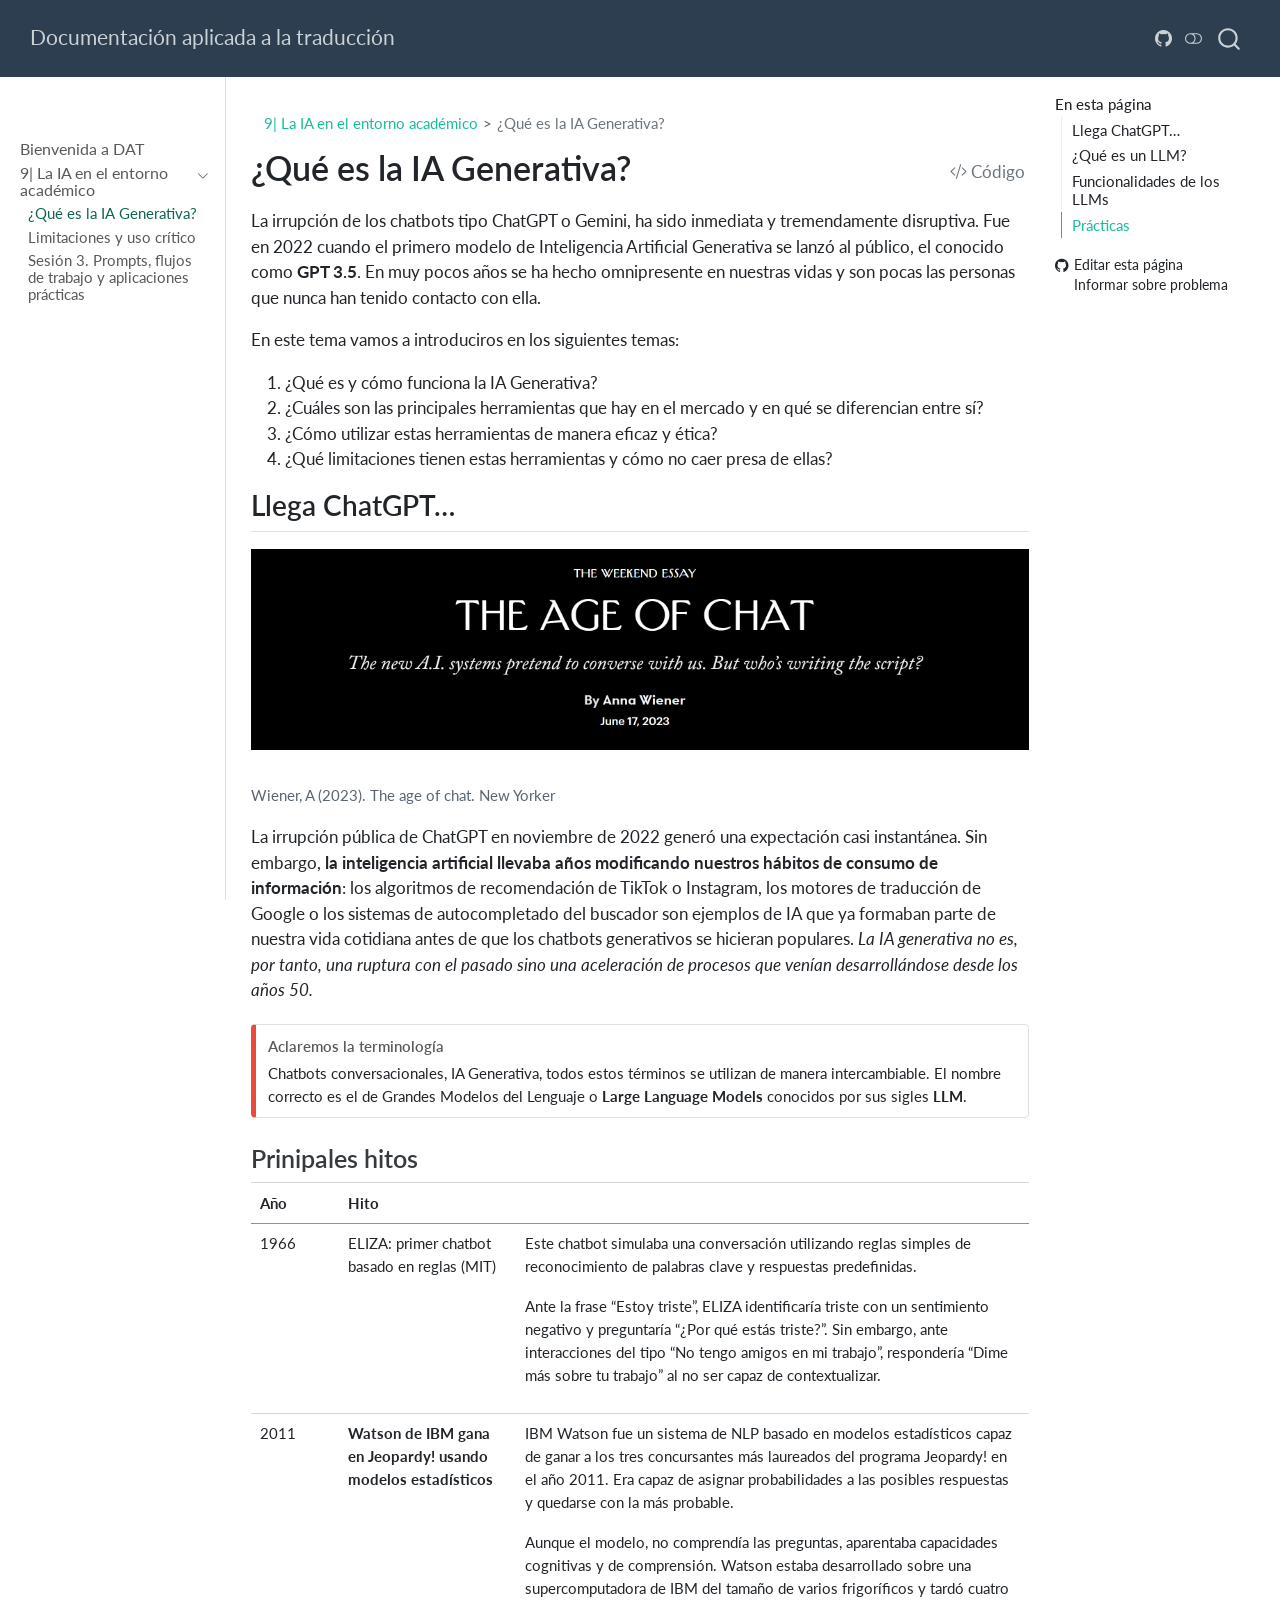
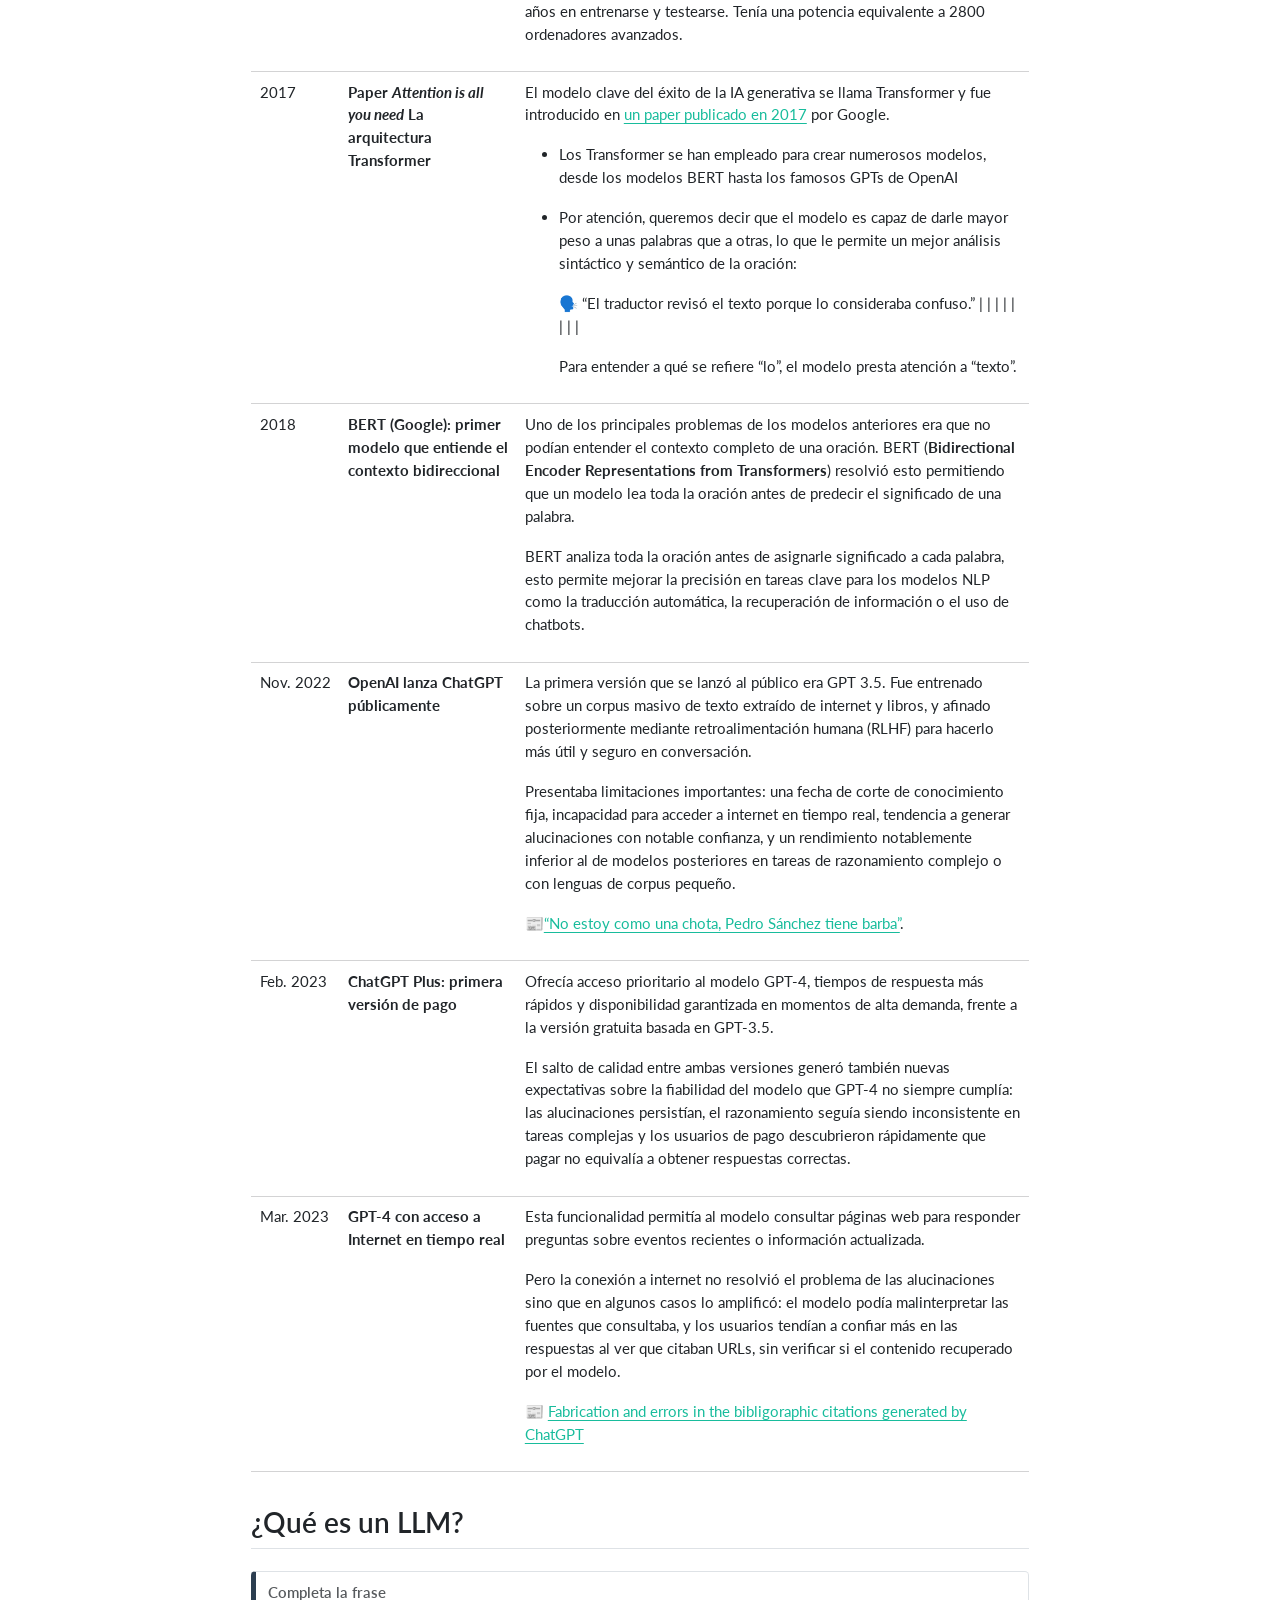
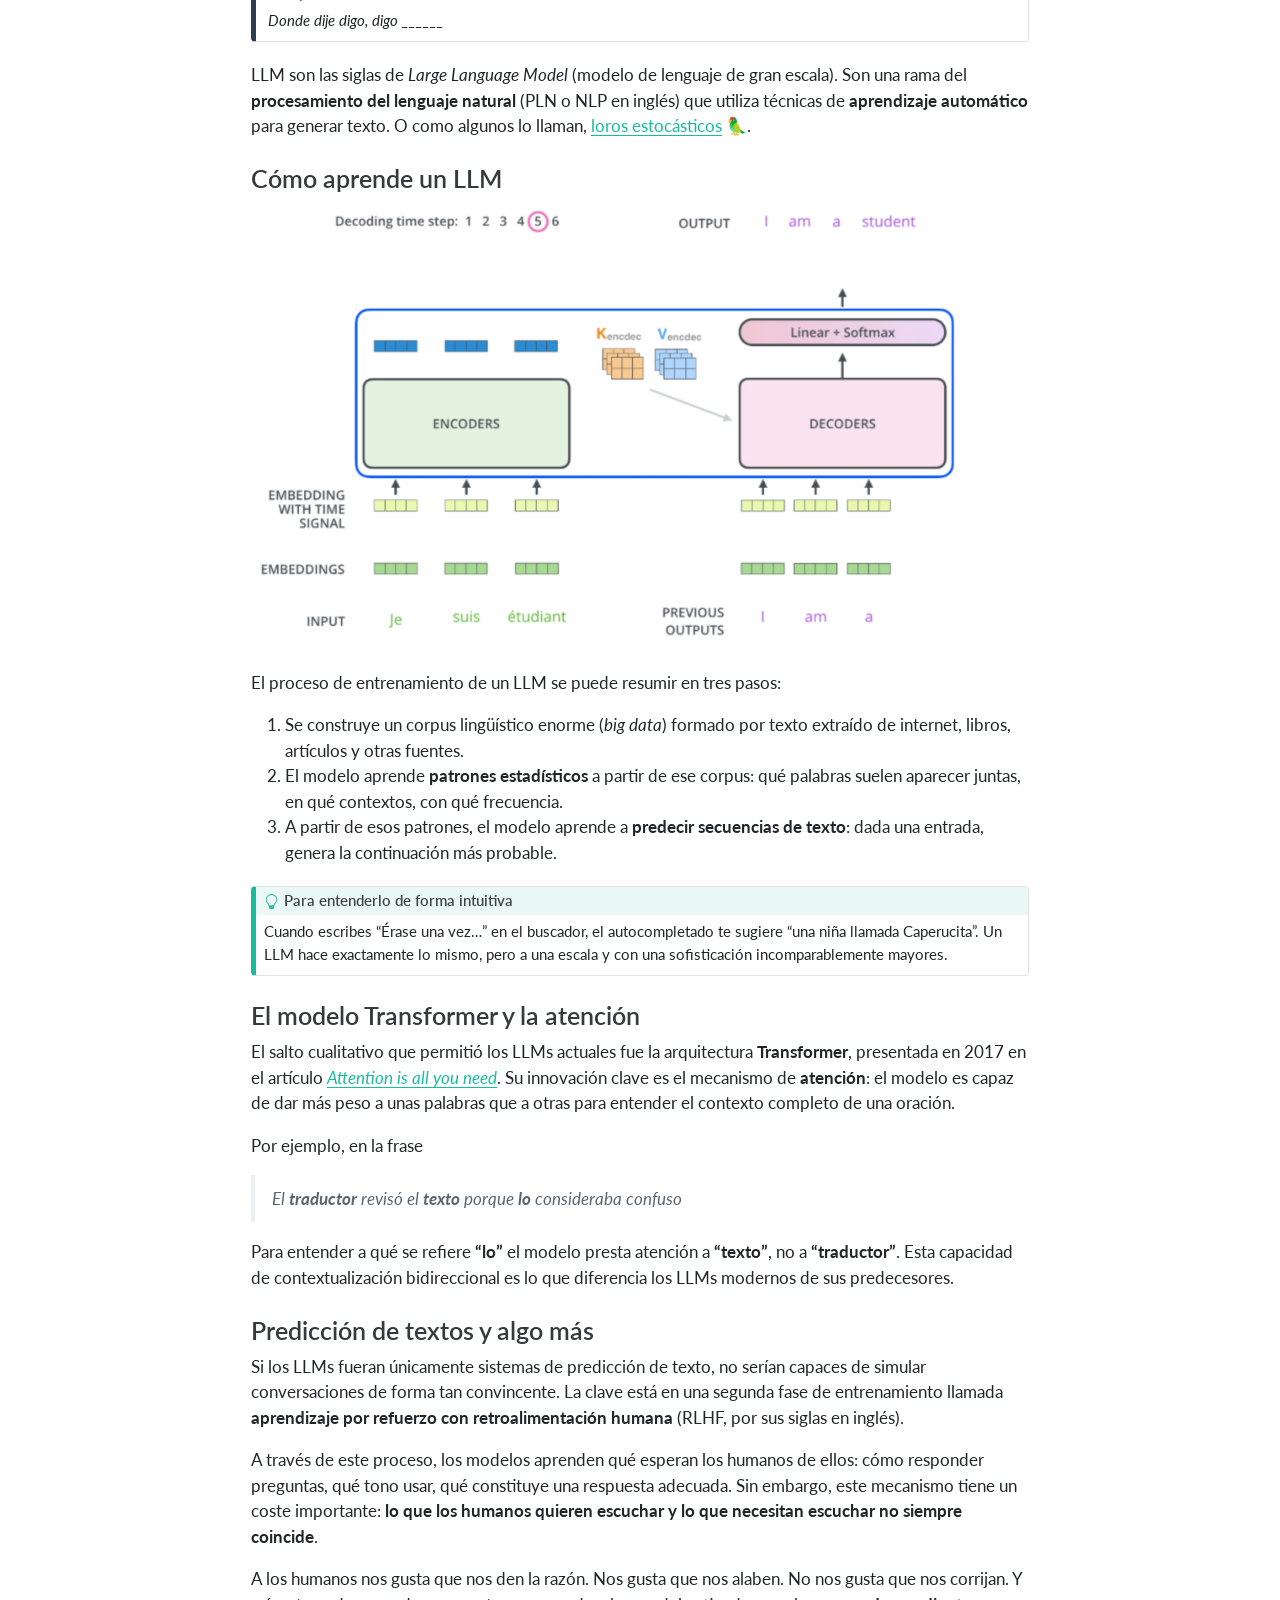
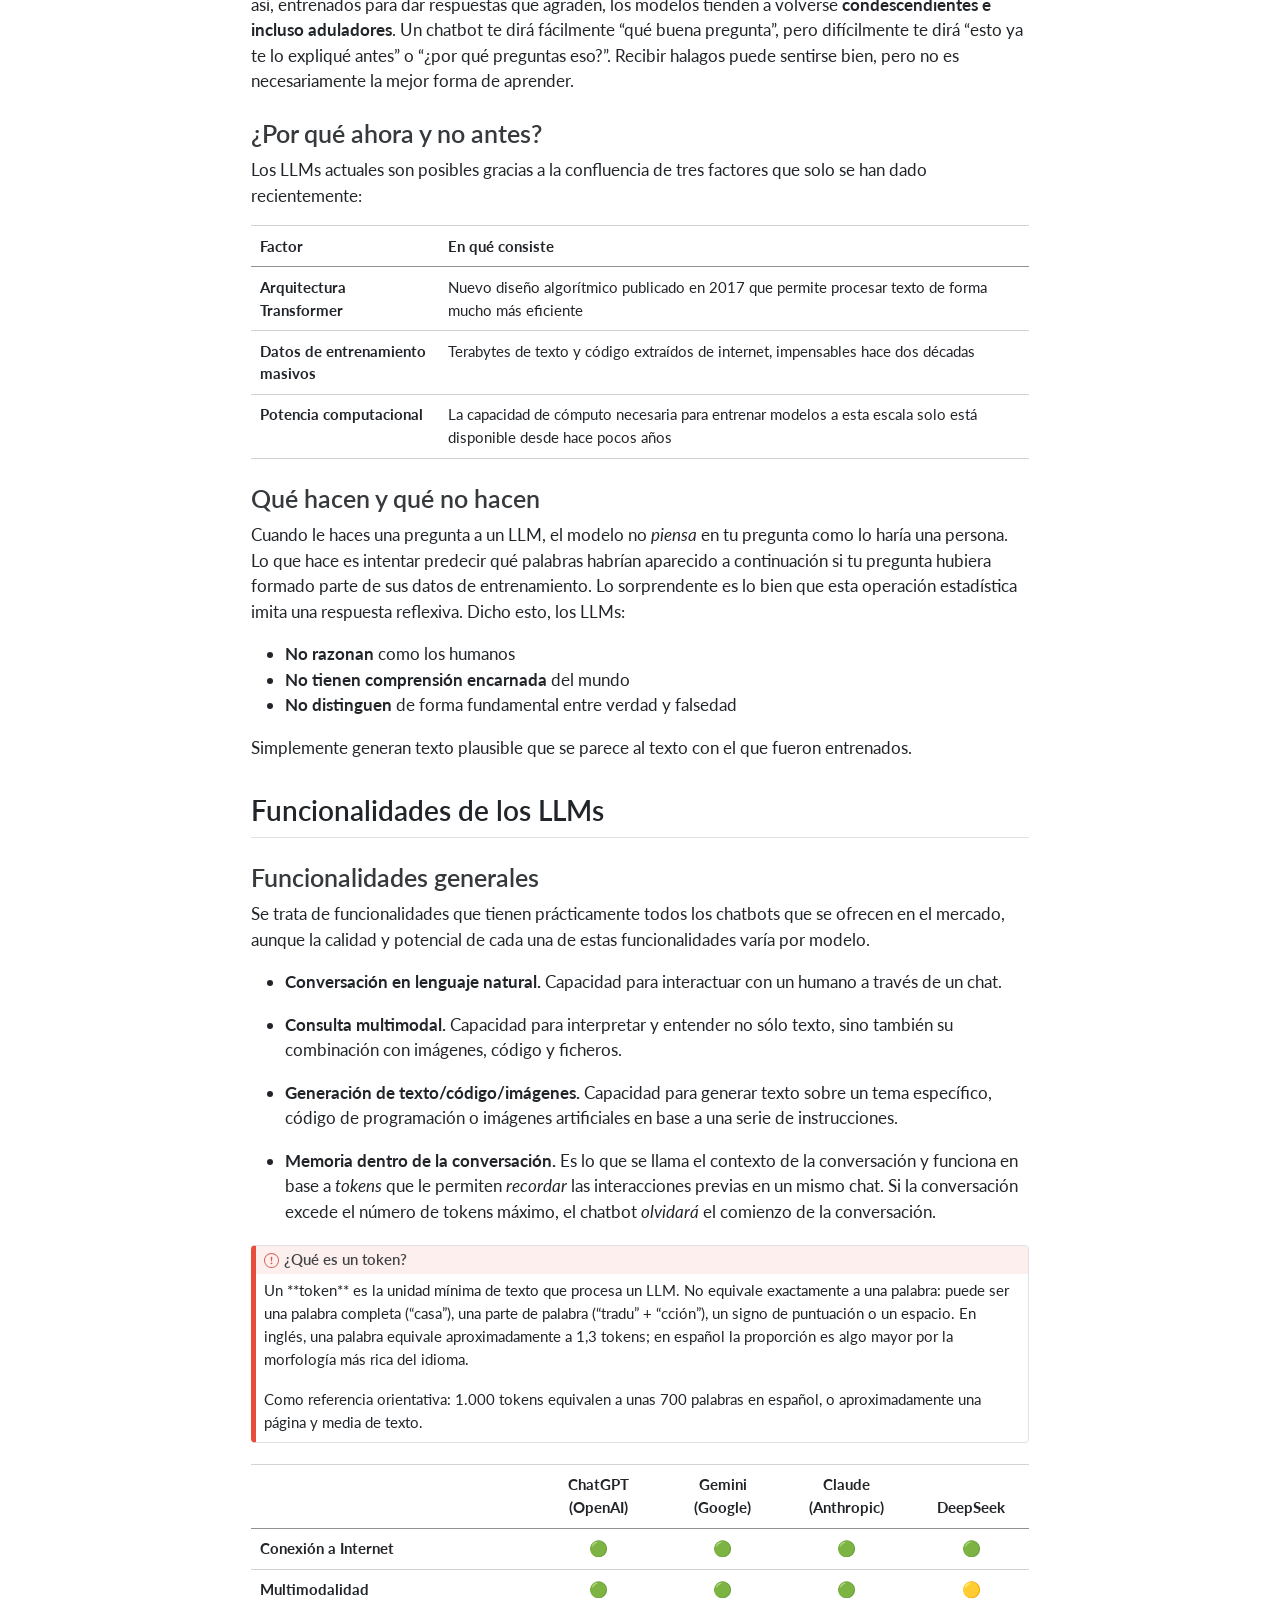
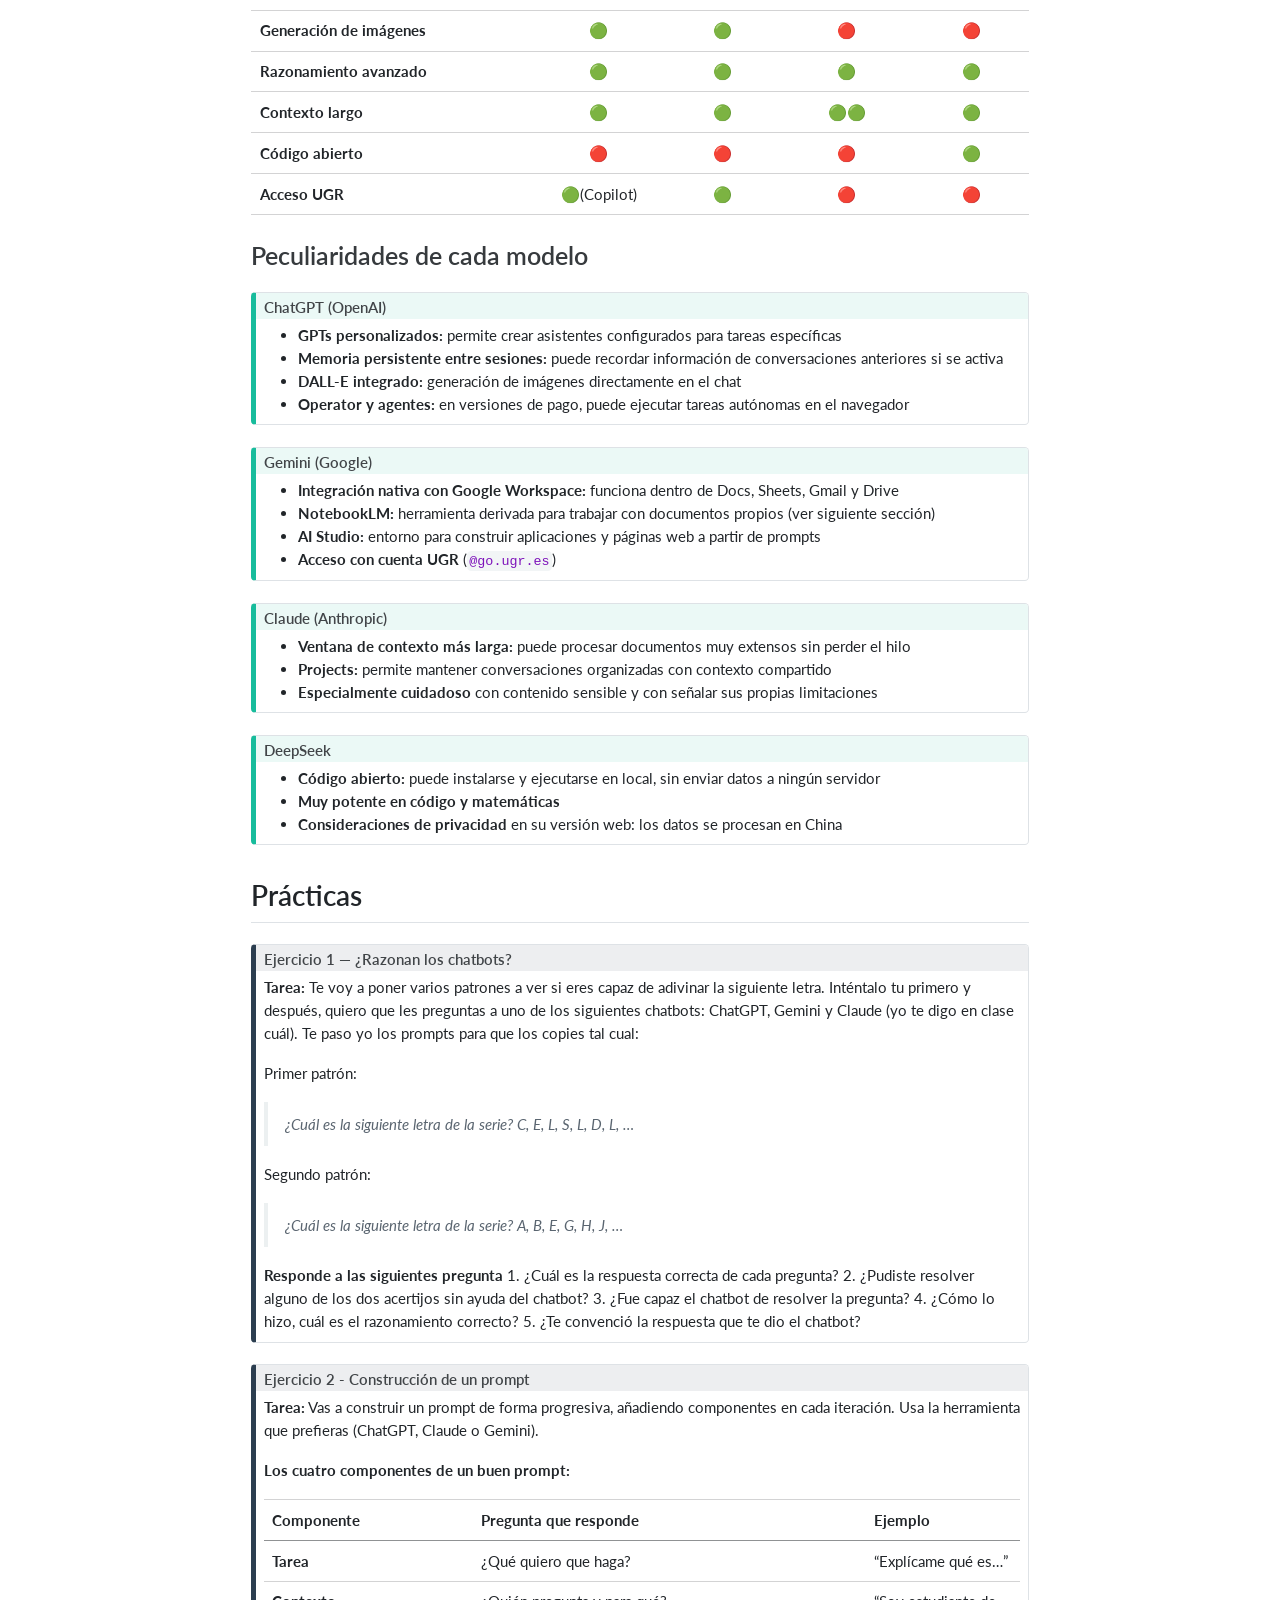
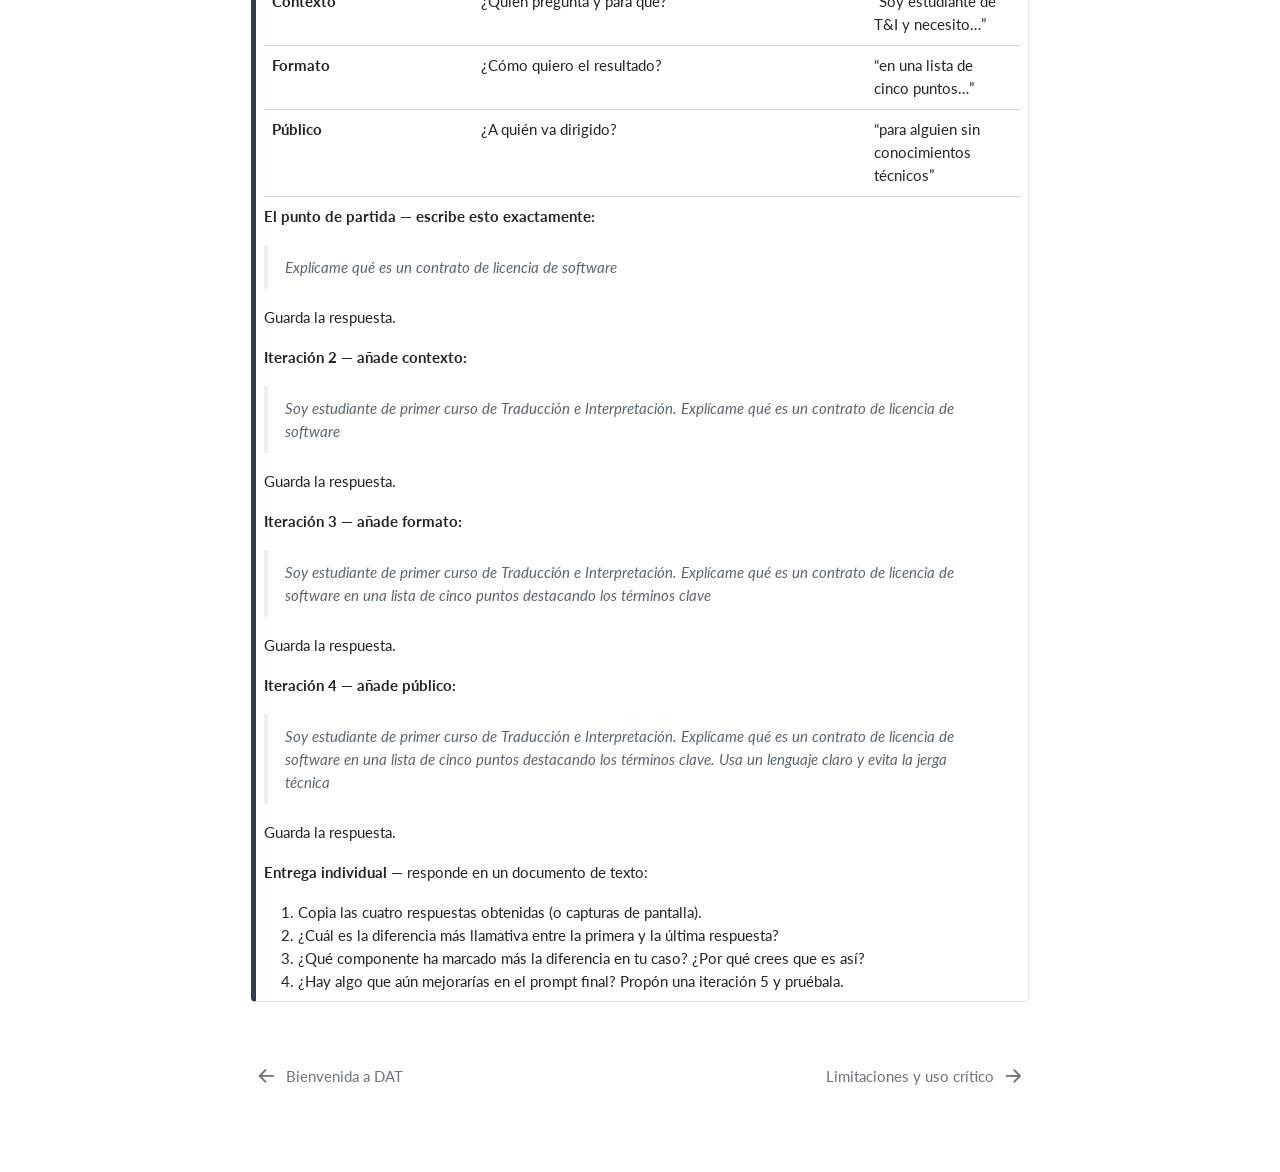
==== commit f664cff2: "started session2" ====
--- a/docs/tema9/sesion1.html
+++ b/docs/tema9/sesion1.html
@@ -2,13 +2,16 @@
 <html xmlns="http://www.w3.org/1999/xhtml" lang="es" xml:lang="es"><head>
 
 <meta charset="utf-8">
-<meta name="generator" content="quarto-1.8.25">
+<meta name="generator" content="quarto-1.9.36">
 
 <meta name="viewport" content="width=device-width, initial-scale=1.0, user-scalable=yes">
 
 
 <title>¿Qué es la IA Generativa? – Documentación aplicada a la traducción</title>
 <style>
+/* Default styles provided by pandoc.
+** See https://pandoc.org/MANUAL.html#variables-for-html for config info.
+*/
 code{white-space: pre-wrap;}
 span.smallcaps{font-variant: small-caps;}
 div.columns{display: flex; gap: min(4vw, 1.5em);}
@@ -69,19 +72,18 @@
 <link href="../index.html" rel="prev">
 <script src="../site_libs/quarto-html/quarto.js" type="module"></script>
 <script src="../site_libs/quarto-html/tabsets/tabsets.js" type="module"></script>
-<script src="../site_libs/quarto-html/axe/axe-check.js" type="module"></script>
 <script src="../site_libs/quarto-html/popper.min.js"></script>
 <script src="../site_libs/quarto-html/tippy.umd.min.js"></script>
 <script src="../site_libs/quarto-html/anchor.min.js"></script>
 <link href="../site_libs/quarto-html/tippy.css" rel="stylesheet">
-<link href="../site_libs/quarto-html/quarto-syntax-highlighting-065a5179aebd64318d7ea99d77b64a9e.css" rel="stylesheet" class="quarto-color-scheme" id="quarto-text-highlighting-styles">
-<link href="../site_libs/quarto-html/quarto-syntax-highlighting-dark-969ddfa49e00a70eb3423444dbc81f6c.css" rel="stylesheet" class="quarto-color-scheme quarto-color-alternate" id="quarto-text-highlighting-styles">
-<link href="../site_libs/quarto-html/quarto-syntax-highlighting-065a5179aebd64318d7ea99d77b64a9e.css" rel="stylesheet" class="quarto-color-scheme-extra" id="quarto-text-highlighting-styles">
+<link href="../site_libs/quarto-html/quarto-syntax-highlighting-a06763021a52c43c40a351ac8b799b8f.css" rel="stylesheet" class="quarto-color-scheme" id="quarto-text-highlighting-styles">
+<link href="../site_libs/quarto-html/quarto-syntax-highlighting-dark-dbc92dda8186f57fa2e333fbb71d6a9d.css" rel="stylesheet" class="quarto-color-scheme quarto-color-alternate" id="quarto-text-highlighting-styles">
+<link href="../site_libs/quarto-html/quarto-syntax-highlighting-a06763021a52c43c40a351ac8b799b8f.css" rel="stylesheet" class="quarto-color-scheme-extra" id="quarto-text-highlighting-styles">
 <script src="../site_libs/bootstrap/bootstrap.min.js"></script>
 <link href="../site_libs/bootstrap/bootstrap-icons.css" rel="stylesheet">
-<link href="../site_libs/bootstrap/bootstrap-a9e733861a171a8fdea76b20008cc90a.min.css" rel="stylesheet" append-hash="true" class="quarto-color-scheme" id="quarto-bootstrap" data-mode="light">
-<link href="../site_libs/bootstrap/bootstrap-dark-7d4ac4c5825c8150fc5af6cb165d6b86.min.css" rel="stylesheet" append-hash="true" class="quarto-color-scheme quarto-color-alternate" id="quarto-bootstrap" data-mode="dark">
-<link href="../site_libs/bootstrap/bootstrap-a9e733861a171a8fdea76b20008cc90a.min.css" rel="stylesheet" append-hash="true" class="quarto-color-scheme-extra" id="quarto-bootstrap" data-mode="light">
+<link href="../site_libs/bootstrap/bootstrap-4e114cd79268dd7cfb103f3422d85b1b.min.css" rel="stylesheet" append-hash="true" class="quarto-color-scheme" id="quarto-bootstrap" data-mode="light">
+<link href="../site_libs/bootstrap/bootstrap-dark-36be77d7084ce65d9138e3a4791287a0.min.css" rel="stylesheet" append-hash="true" class="quarto-color-scheme quarto-color-alternate" id="quarto-bootstrap" data-mode="dark">
+<link href="../site_libs/bootstrap/bootstrap-4e114cd79268dd7cfb103f3422d85b1b.min.css" rel="stylesheet" append-hash="true" class="quarto-color-scheme-extra" id="quarto-bootstrap" data-mode="light">
 <script id="quarto-search-options" type="application/json">{
   "location": "navbar",
   "copy-button": false,
@@ -284,8 +286,6 @@
     <nav class="navbar navbar-expand-lg " data-bs-theme="dark">
       <div class="navbar-container container-fluid">
       <div class="navbar-brand-container mx-auto">
-    <a href="../index.html" class="navbar-brand navbar-brand-logo">
-    </a>
     <a class="navbar-brand" href="../index.html">
     <span class="navbar-title">Documentación aplicada a la traducción</span>
     </a>
@@ -315,10 +315,6 @@
 <div id="quarto-content" class="quarto-container page-columns page-rows-contents page-layout-article page-navbar">
 <!-- sidebar -->
   <nav id="quarto-sidebar" class="sidebar collapse collapse-horizontal quarto-sidebar-collapse-item sidebar-navigation docked overflow-auto">
-    <div class="pt-lg-2 mt-2 text-left sidebar-header sidebar-header-stacked">
-      <a href="../index.html" class="sidebar-logo-link">
-      </a>
-      </div>
         <div class="mt-2 flex-shrink-0 align-items-center">
         <div class="sidebar-search">
         <div id="quarto-search" class="" title="Buscar"></div>
@@ -348,7 +344,7 @@
 </li>
           <li class="sidebar-item">
   <div class="sidebar-item-container"> 
-  <a href="../tema9/sesion2.html" class="sidebar-item-text sidebar-link"><span class="chapter-title">Sesión 2. Riesgos, limitaciones y uso crítico</span></a>
+  <a href="../tema9/sesion2.html" class="sidebar-item-text sidebar-link"><span class="chapter-title">Limitaciones y uso crítico</span></a>
   </div>
 </li>
           <li class="sidebar-item">
@@ -1351,8 +1347,8 @@
       </a>          
   </div>
   <div class="nav-page nav-page-next">
-      <a href="../tema9/sesion2.html" class="pagination-link" aria-label="Sesión 2. Riesgos, limitaciones y uso crítico">
-        <span class="nav-page-text"><span class="chapter-title">Sesión 2. Riesgos, limitaciones y uso crítico</span></span> <i class="bi bi-arrow-right-short"></i>
+      <a href="../tema9/sesion2.html" class="pagination-link" aria-label="Limitaciones y uso crítico">
+        <span class="nav-page-text"><span class="chapter-title">Limitaciones y uso crítico</span></span> <i class="bi bi-arrow-right-short"></i>
       </a>
   </div>
 </nav><div class="modal fade" id="quarto-embedded-source-code-modal" tabindex="-1" aria-labelledby="quarto-embedded-source-code-modal-label" aria-hidden="true"><div class="modal-dialog modal-dialog-scrollable"><div class="modal-content"><div class="modal-header"><h5 class="modal-title" id="quarto-embedded-source-code-modal-label">Ejecutar el código</h5><button class="btn-close" data-bs-dismiss="modal"></button></div><div class="modal-body"><div class="">
--- a/docs/site_libs/quarto-html/quarto-syntax-highlighting-a06763021a52c43c40a351ac8b799b8f.css
+++ b/docs/site_libs/quarto-html/quarto-syntax-highlighting-a06763021a52c43c40a351ac8b799b8f.css
@@ -0,0 +1,210 @@
+/* quarto syntax highlight colors */
+:root {
+  --quarto-hl-al-color: #ff5555;
+  --quarto-hl-an-color: #6a737d;
+  --quarto-hl-at-color: #d73a49;
+  --quarto-hl-bn-color: #005cc5;
+  --quarto-hl-bu-color: #d73a49;
+  --quarto-hl-ch-color: #032f62;
+  --quarto-hl-co-color: #6a737d;
+  --quarto-hl-cv-color: #6a737d;
+  --quarto-hl-cn-color: #005cc5;
+  --quarto-hl-cf-color: #d73a49;
+  --quarto-hl-dt-color: #d73a49;
+  --quarto-hl-dv-color: #005cc5;
+  --quarto-hl-do-color: #6a737d;
+  --quarto-hl-er-color: #ff5555;
+  --quarto-hl-ex-color: #d73a49;
+  --quarto-hl-fl-color: #005cc5;
+  --quarto-hl-fu-color: #6f42c1;
+  --quarto-hl-im-color: #032f62;
+  --quarto-hl-in-color: #6a737d;
+  --quarto-hl-kw-color: #d73a49;
+  --quarto-hl-op-color: #24292e;
+  --quarto-hl-pp-color: #d73a49;
+  --quarto-hl-re-color: #6a737d;
+  --quarto-hl-sc-color: #005cc5;
+  --quarto-hl-ss-color: #032f62;
+  --quarto-hl-st-color: #032f62;
+  --quarto-hl-va-color: #e36209;
+  --quarto-hl-vs-color: #032f62;
+  --quarto-hl-wa-color: #ff5555;
+}
+
+/* other quarto variables */
+:root {
+  --quarto-font-monospace: SFMono-Regular, Menlo, Monaco, Consolas, "Liberation Mono", "Courier New", monospace;
+}
+
+/* syntax highlight based on Pandoc's rules */
+pre > code.sourceCode > span {
+  color: #24292e;
+}
+
+code.sourceCode > span {
+  color: #24292e;
+}
+
+div.sourceCode,
+div.sourceCode pre.sourceCode {
+  color: #24292e;
+}
+
+/* Normal */
+code span {
+  color: #24292e;
+}
+
+/* Alert */
+code span.al {
+  font-weight: bold;
+  color: #ff5555;
+}
+
+/* Annotation */
+code span.an {
+  color: #6a737d;
+}
+
+/* Attribute */
+code span.at {
+  color: #d73a49;
+}
+
+/* BaseN */
+code span.bn {
+  color: #005cc5;
+}
+
+/* BuiltIn */
+code span.bu {
+  color: #d73a49;
+}
+
+/* ControlFlow */
+code span.cf {
+  color: #d73a49;
+}
+
+/* Char */
+code span.ch {
+  color: #032f62;
+}
+
+/* Constant */
+code span.cn {
+  color: #005cc5;
+}
+
+/* Comment */
+code span.co {
+  color: #6a737d;
+}
+
+/* CommentVar */
+code span.cv {
+  color: #6a737d;
+}
+
+/* Documentation */
+code span.do {
+  color: #6a737d;
+}
+
+/* DataType */
+code span.dt {
+  color: #d73a49;
+}
+
+/* DecVal */
+code span.dv {
+  color: #005cc5;
+}
+
+/* Error */
+code span.er {
+  color: #ff5555;
+  text-decoration: underline;
+}
+
+/* Extension */
+code span.ex {
+  font-weight: bold;
+  color: #d73a49;
+}
+
+/* Float */
+code span.fl {
+  color: #005cc5;
+}
+
+/* Function */
+code span.fu {
+  color: #6f42c1;
+}
+
+/* Import */
+code span.im {
+  color: #032f62;
+}
+
+/* Information */
+code span.in {
+  color: #6a737d;
+}
+
+/* Keyword */
+code span.kw {
+  color: #d73a49;
+}
+
+/* Operator */
+code span.op {
+  color: #24292e;
+}
+
+/* Preprocessor */
+code span.pp {
+  color: #d73a49;
+}
+
+/* RegionMarker */
+code span.re {
+  color: #6a737d;
+}
+
+/* SpecialChar */
+code span.sc {
+  color: #005cc5;
+}
+
+/* SpecialString */
+code span.ss {
+  color: #032f62;
+}
+
+/* String */
+code span.st {
+  color: #032f62;
+}
+
+/* Variable */
+code span.va {
+  color: #e36209;
+}
+
+/* VerbatimString */
+code span.vs {
+  color: #032f62;
+}
+
+/* Warning */
+code span.wa {
+  color: #ff5555;
+}
+
+.prevent-inlining {
+  content: "</";
+}
+
+/*# sourceMappingURL=46e398abf449b319388f84d8d856e60b.css.map */
--- a/docs/site_libs/quarto-html/quarto-syntax-highlighting-dark-dbc92dda8186f57fa2e333fbb71d6a9d.css
+++ b/docs/site_libs/quarto-html/quarto-syntax-highlighting-dark-dbc92dda8186f57fa2e333fbb71d6a9d.css
@@ -0,0 +1,210 @@
+/* quarto syntax highlight colors */
+:root {
+  --quarto-hl-al-color: #ff5555;
+  --quarto-hl-an-color: #6a737d;
+  --quarto-hl-at-color: #f97583;
+  --quarto-hl-bn-color: #79b8ff;
+  --quarto-hl-bu-color: #f97583;
+  --quarto-hl-ch-color: #9ecbff;
+  --quarto-hl-co-color: #6a737d;
+  --quarto-hl-cv-color: #6a737d;
+  --quarto-hl-cn-color: #79b8ff;
+  --quarto-hl-cf-color: #f97583;
+  --quarto-hl-dt-color: #f97583;
+  --quarto-hl-dv-color: #79b8ff;
+  --quarto-hl-do-color: #6a737d;
+  --quarto-hl-er-color: #ff5555;
+  --quarto-hl-ex-color: #f97583;
+  --quarto-hl-fl-color: #79b8ff;
+  --quarto-hl-fu-color: #b392f0;
+  --quarto-hl-im-color: #9ecbff;
+  --quarto-hl-in-color: #6a737d;
+  --quarto-hl-kw-color: #f97583;
+  --quarto-hl-op-color: #e1e4e8;
+  --quarto-hl-pp-color: #f97583;
+  --quarto-hl-re-color: #6a737d;
+  --quarto-hl-sc-color: #79b8ff;
+  --quarto-hl-ss-color: #9ecbff;
+  --quarto-hl-st-color: #9ecbff;
+  --quarto-hl-va-color: #ffab70;
+  --quarto-hl-vs-color: #9ecbff;
+  --quarto-hl-wa-color: #ff5555;
+}
+
+/* other quarto variables */
+:root {
+  --quarto-font-monospace: SFMono-Regular, Menlo, Monaco, Consolas, "Liberation Mono", "Courier New", monospace;
+}
+
+/* syntax highlight based on Pandoc's rules */
+pre > code.sourceCode > span {
+  color: #e1e4e8;
+}
+
+code.sourceCode > span {
+  color: #e1e4e8;
+}
+
+div.sourceCode,
+div.sourceCode pre.sourceCode {
+  color: #e1e4e8;
+}
+
+/* Normal */
+code span {
+  color: #e1e4e8;
+}
+
+/* Alert */
+code span.al {
+  font-weight: bold;
+  color: #ff5555;
+}
+
+/* Annotation */
+code span.an {
+  color: #6a737d;
+}
+
+/* Attribute */
+code span.at {
+  color: #f97583;
+}
+
+/* BaseN */
+code span.bn {
+  color: #79b8ff;
+}
+
+/* BuiltIn */
+code span.bu {
+  color: #f97583;
+}
+
+/* ControlFlow */
+code span.cf {
+  color: #f97583;
+}
+
+/* Char */
+code span.ch {
+  color: #9ecbff;
+}
+
+/* Constant */
+code span.cn {
+  color: #79b8ff;
+}
+
+/* Comment */
+code span.co {
+  color: #6a737d;
+}
+
+/* CommentVar */
+code span.cv {
+  color: #6a737d;
+}
+
+/* Documentation */
+code span.do {
+  color: #6a737d;
+}
+
+/* DataType */
+code span.dt {
+  color: #f97583;
+}
+
+/* DecVal */
+code span.dv {
+  color: #79b8ff;
+}
+
+/* Error */
+code span.er {
+  color: #ff5555;
+  text-decoration: underline;
+}
+
+/* Extension */
+code span.ex {
+  font-weight: bold;
+  color: #f97583;
+}
+
+/* Float */
+code span.fl {
+  color: #79b8ff;
+}
+
+/* Function */
+code span.fu {
+  color: #b392f0;
+}
+
+/* Import */
+code span.im {
+  color: #9ecbff;
+}
+
+/* Information */
+code span.in {
+  color: #6a737d;
+}
+
+/* Keyword */
+code span.kw {
+  color: #f97583;
+}
+
+/* Operator */
+code span.op {
+  color: #e1e4e8;
+}
+
+/* Preprocessor */
+code span.pp {
+  color: #f97583;
+}
+
+/* RegionMarker */
+code span.re {
+  color: #6a737d;
+}
+
+/* SpecialChar */
+code span.sc {
+  color: #79b8ff;
+}
+
+/* SpecialString */
+code span.ss {
+  color: #9ecbff;
+}
+
+/* String */
+code span.st {
+  color: #9ecbff;
+}
+
+/* Variable */
+code span.va {
+  color: #ffab70;
+}
+
+/* VerbatimString */
+code span.vs {
+  color: #9ecbff;
+}
+
+/* Warning */
+code span.wa {
+  color: #ff5555;
+}
+
+.prevent-inlining {
+  content: "</";
+}
+
+/*# sourceMappingURL=5b44f16740065ab3ac5bade16adfc271.css.map */
--- a/docs/site_libs/quarto-html/quarto-syntax-highlighting-a06763021a52c43c40a351ac8b799b8f.css
+++ b/docs/site_libs/quarto-html/quarto-syntax-highlighting-a06763021a52c43c40a351ac8b799b8f.css
@@ -0,0 +1,210 @@
+/* quarto syntax highlight colors */
+:root {
+  --quarto-hl-al-color: #ff5555;
+  --quarto-hl-an-color: #6a737d;
+  --quarto-hl-at-color: #d73a49;
+  --quarto-hl-bn-color: #005cc5;
+  --quarto-hl-bu-color: #d73a49;
+  --quarto-hl-ch-color: #032f62;
+  --quarto-hl-co-color: #6a737d;
+  --quarto-hl-cv-color: #6a737d;
+  --quarto-hl-cn-color: #005cc5;
+  --quarto-hl-cf-color: #d73a49;
+  --quarto-hl-dt-color: #d73a49;
+  --quarto-hl-dv-color: #005cc5;
+  --quarto-hl-do-color: #6a737d;
+  --quarto-hl-er-color: #ff5555;
+  --quarto-hl-ex-color: #d73a49;
+  --quarto-hl-fl-color: #005cc5;
+  --quarto-hl-fu-color: #6f42c1;
+  --quarto-hl-im-color: #032f62;
+  --quarto-hl-in-color: #6a737d;
+  --quarto-hl-kw-color: #d73a49;
+  --quarto-hl-op-color: #24292e;
+  --quarto-hl-pp-color: #d73a49;
+  --quarto-hl-re-color: #6a737d;
+  --quarto-hl-sc-color: #005cc5;
+  --quarto-hl-ss-color: #032f62;
+  --quarto-hl-st-color: #032f62;
+  --quarto-hl-va-color: #e36209;
+  --quarto-hl-vs-color: #032f62;
+  --quarto-hl-wa-color: #ff5555;
+}
+
+/* other quarto variables */
+:root {
+  --quarto-font-monospace: SFMono-Regular, Menlo, Monaco, Consolas, "Liberation Mono", "Courier New", monospace;
+}
+
+/* syntax highlight based on Pandoc's rules */
+pre > code.sourceCode > span {
+  color: #24292e;
+}
+
+code.sourceCode > span {
+  color: #24292e;
+}
+
+div.sourceCode,
+div.sourceCode pre.sourceCode {
+  color: #24292e;
+}
+
+/* Normal */
+code span {
+  color: #24292e;
+}
+
+/* Alert */
+code span.al {
+  font-weight: bold;
+  color: #ff5555;
+}
+
+/* Annotation */
+code span.an {
+  color: #6a737d;
+}
+
+/* Attribute */
+code span.at {
+  color: #d73a49;
+}
+
+/* BaseN */
+code span.bn {
+  color: #005cc5;
+}
+
+/* BuiltIn */
+code span.bu {
+  color: #d73a49;
+}
+
+/* ControlFlow */
+code span.cf {
+  color: #d73a49;
+}
+
+/* Char */
+code span.ch {
+  color: #032f62;
+}
+
+/* Constant */
+code span.cn {
+  color: #005cc5;
+}
+
+/* Comment */
+code span.co {
+  color: #6a737d;
+}
+
+/* CommentVar */
+code span.cv {
+  color: #6a737d;
+}
+
+/* Documentation */
+code span.do {
+  color: #6a737d;
+}
+
+/* DataType */
+code span.dt {
+  color: #d73a49;
+}
+
+/* DecVal */
+code span.dv {
+  color: #005cc5;
+}
+
+/* Error */
+code span.er {
+  color: #ff5555;
+  text-decoration: underline;
+}
+
+/* Extension */
+code span.ex {
+  font-weight: bold;
+  color: #d73a49;
+}
+
+/* Float */
+code span.fl {
+  color: #005cc5;
+}
+
+/* Function */
+code span.fu {
+  color: #6f42c1;
+}
+
+/* Import */
+code span.im {
+  color: #032f62;
+}
+
+/* Information */
+code span.in {
+  color: #6a737d;
+}
+
+/* Keyword */
+code span.kw {
+  color: #d73a49;
+}
+
+/* Operator */
+code span.op {
+  color: #24292e;
+}
+
+/* Preprocessor */
+code span.pp {
+  color: #d73a49;
+}
+
+/* RegionMarker */
+code span.re {
+  color: #6a737d;
+}
+
+/* SpecialChar */
+code span.sc {
+  color: #005cc5;
+}
+
+/* SpecialString */
+code span.ss {
+  color: #032f62;
+}
+
+/* String */
+code span.st {
+  color: #032f62;
+}
+
+/* Variable */
+code span.va {
+  color: #e36209;
+}
+
+/* VerbatimString */
+code span.vs {
+  color: #032f62;
+}
+
+/* Warning */
+code span.wa {
+  color: #ff5555;
+}
+
+.prevent-inlining {
+  content: "</";
+}
+
+/*# sourceMappingURL=46e398abf449b319388f84d8d856e60b.css.map */
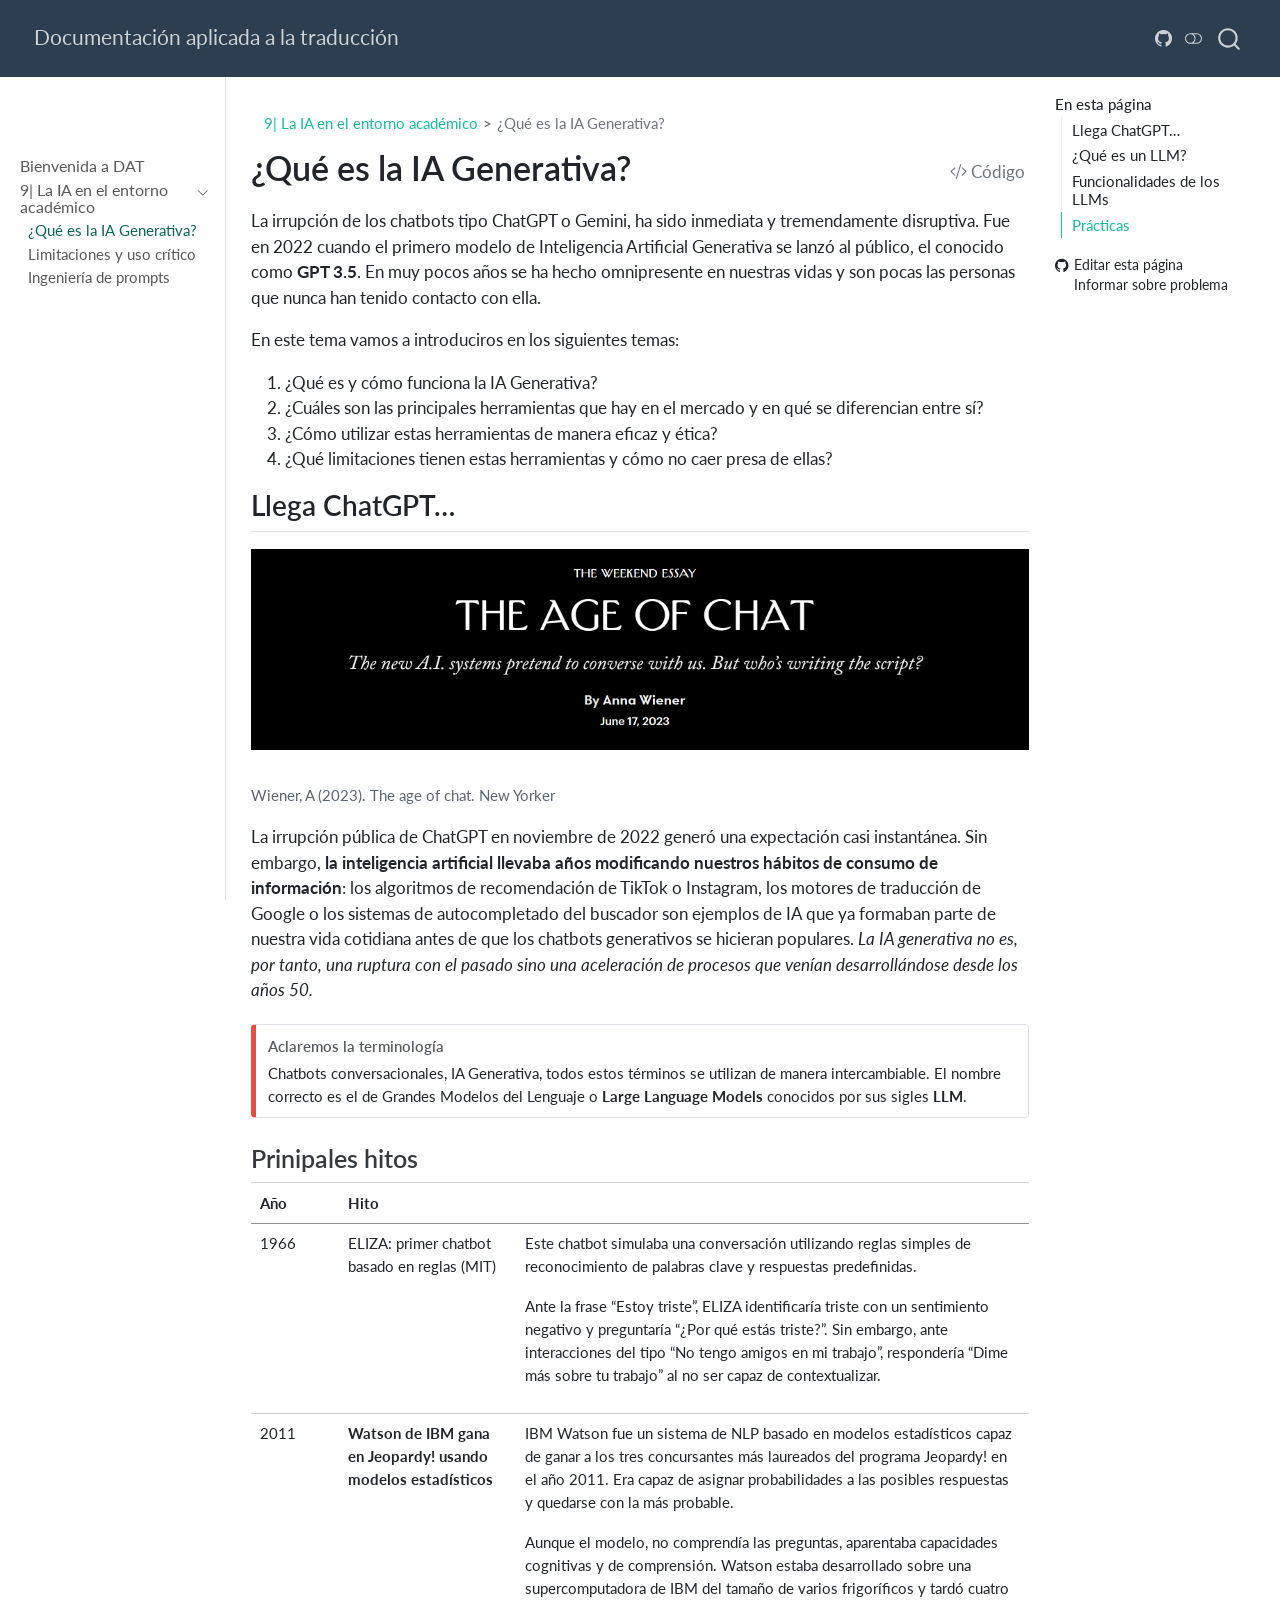
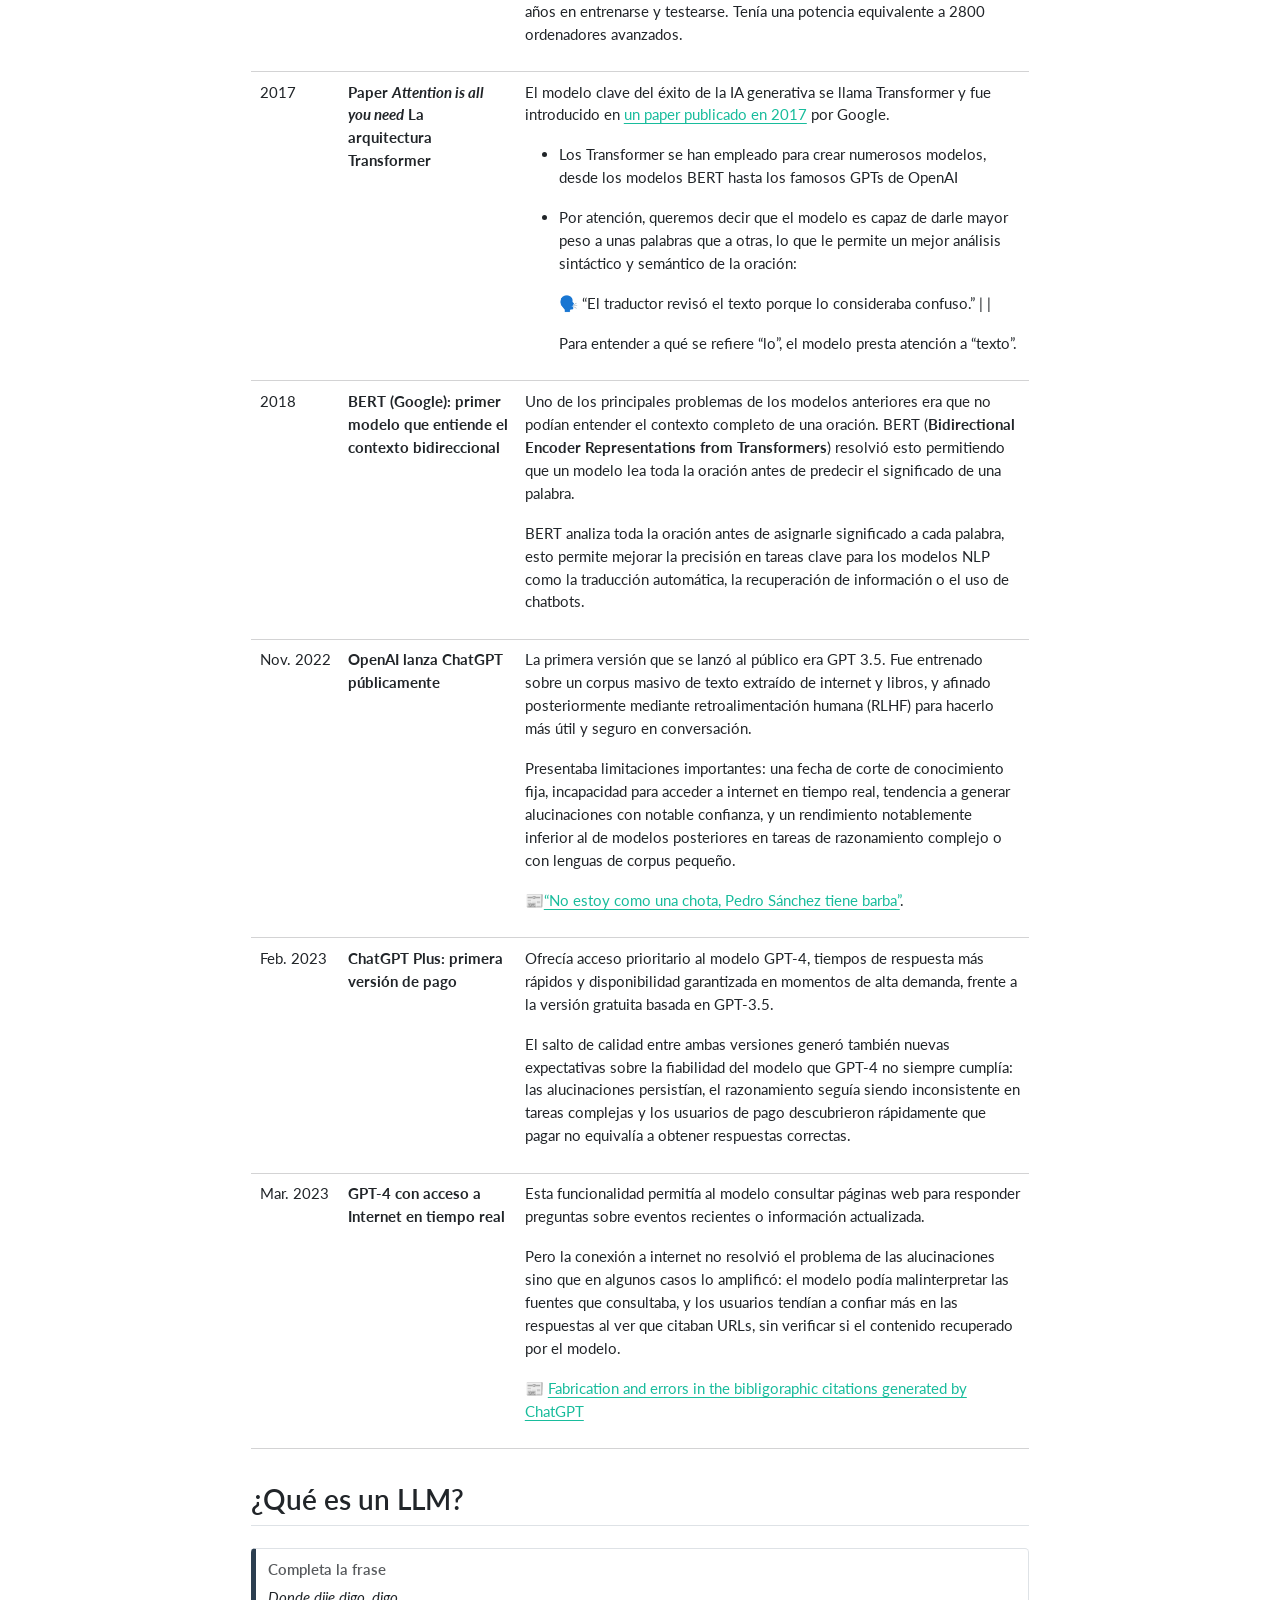
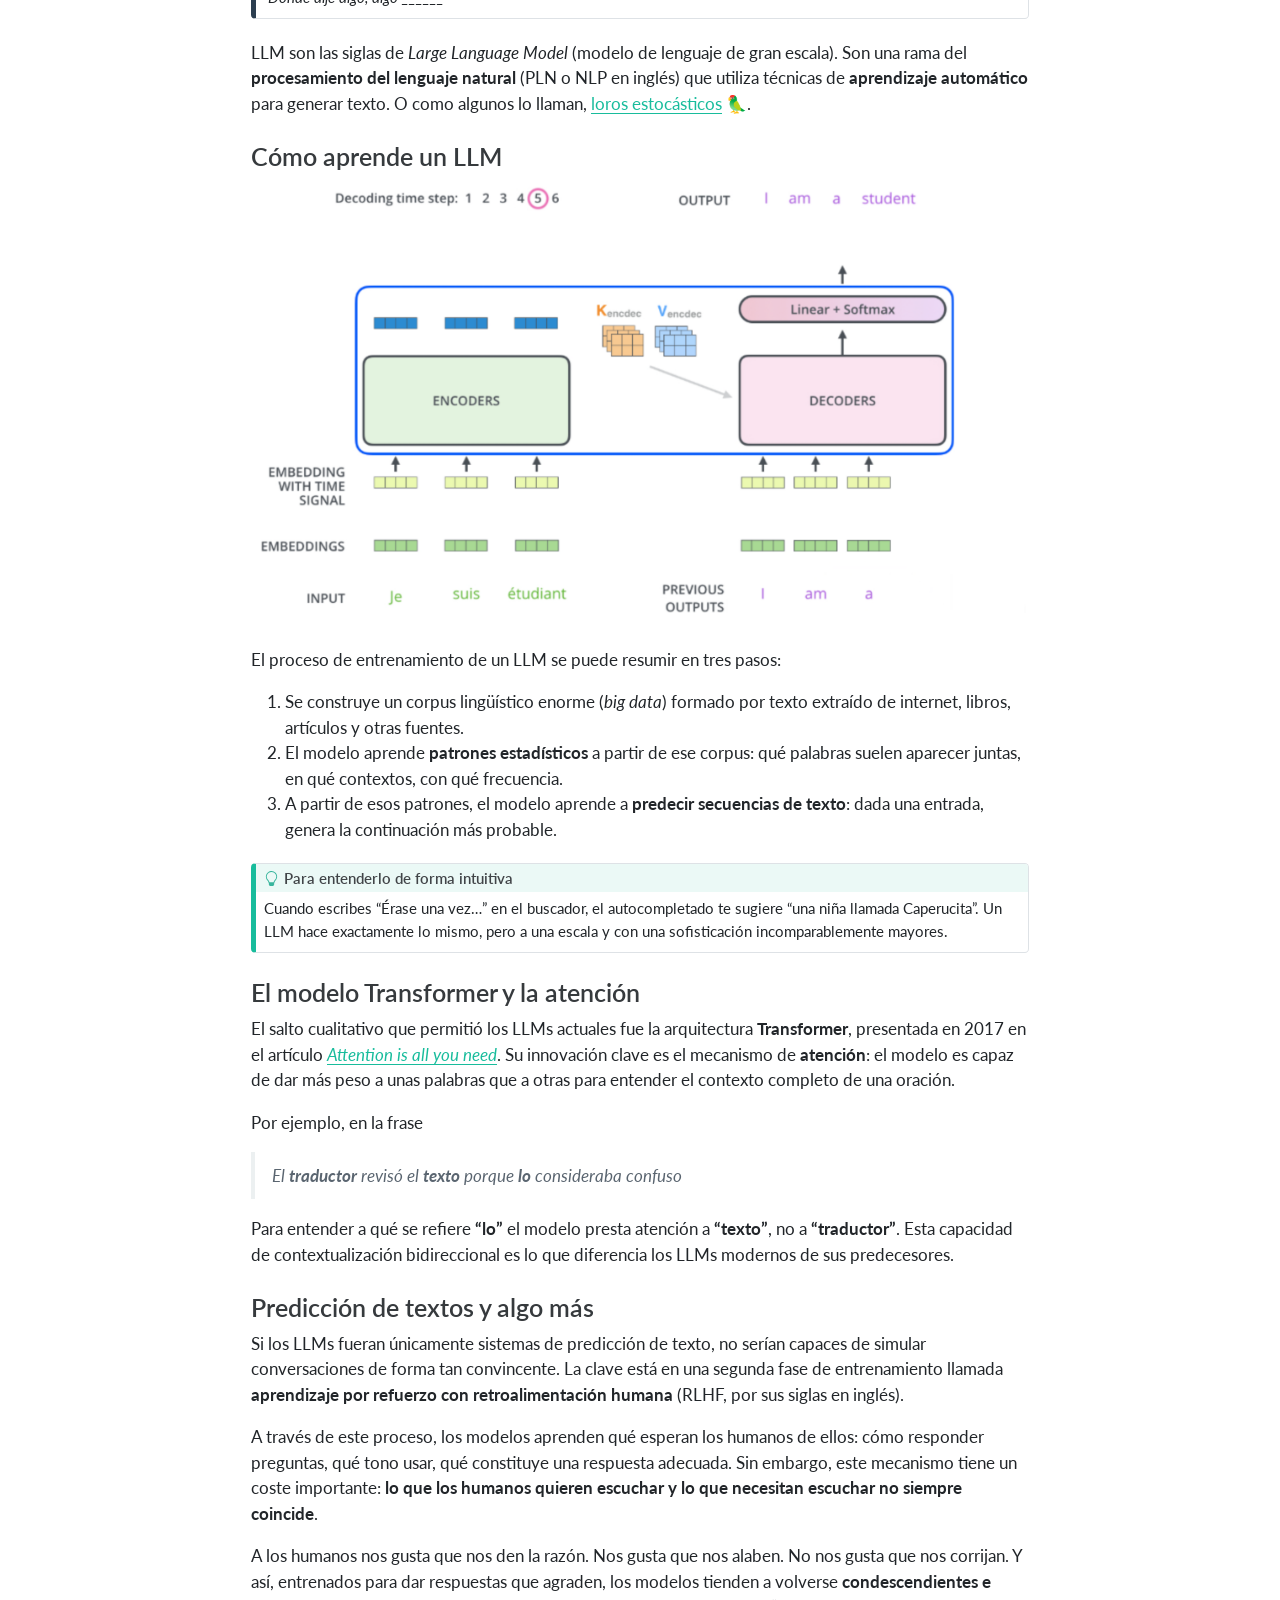
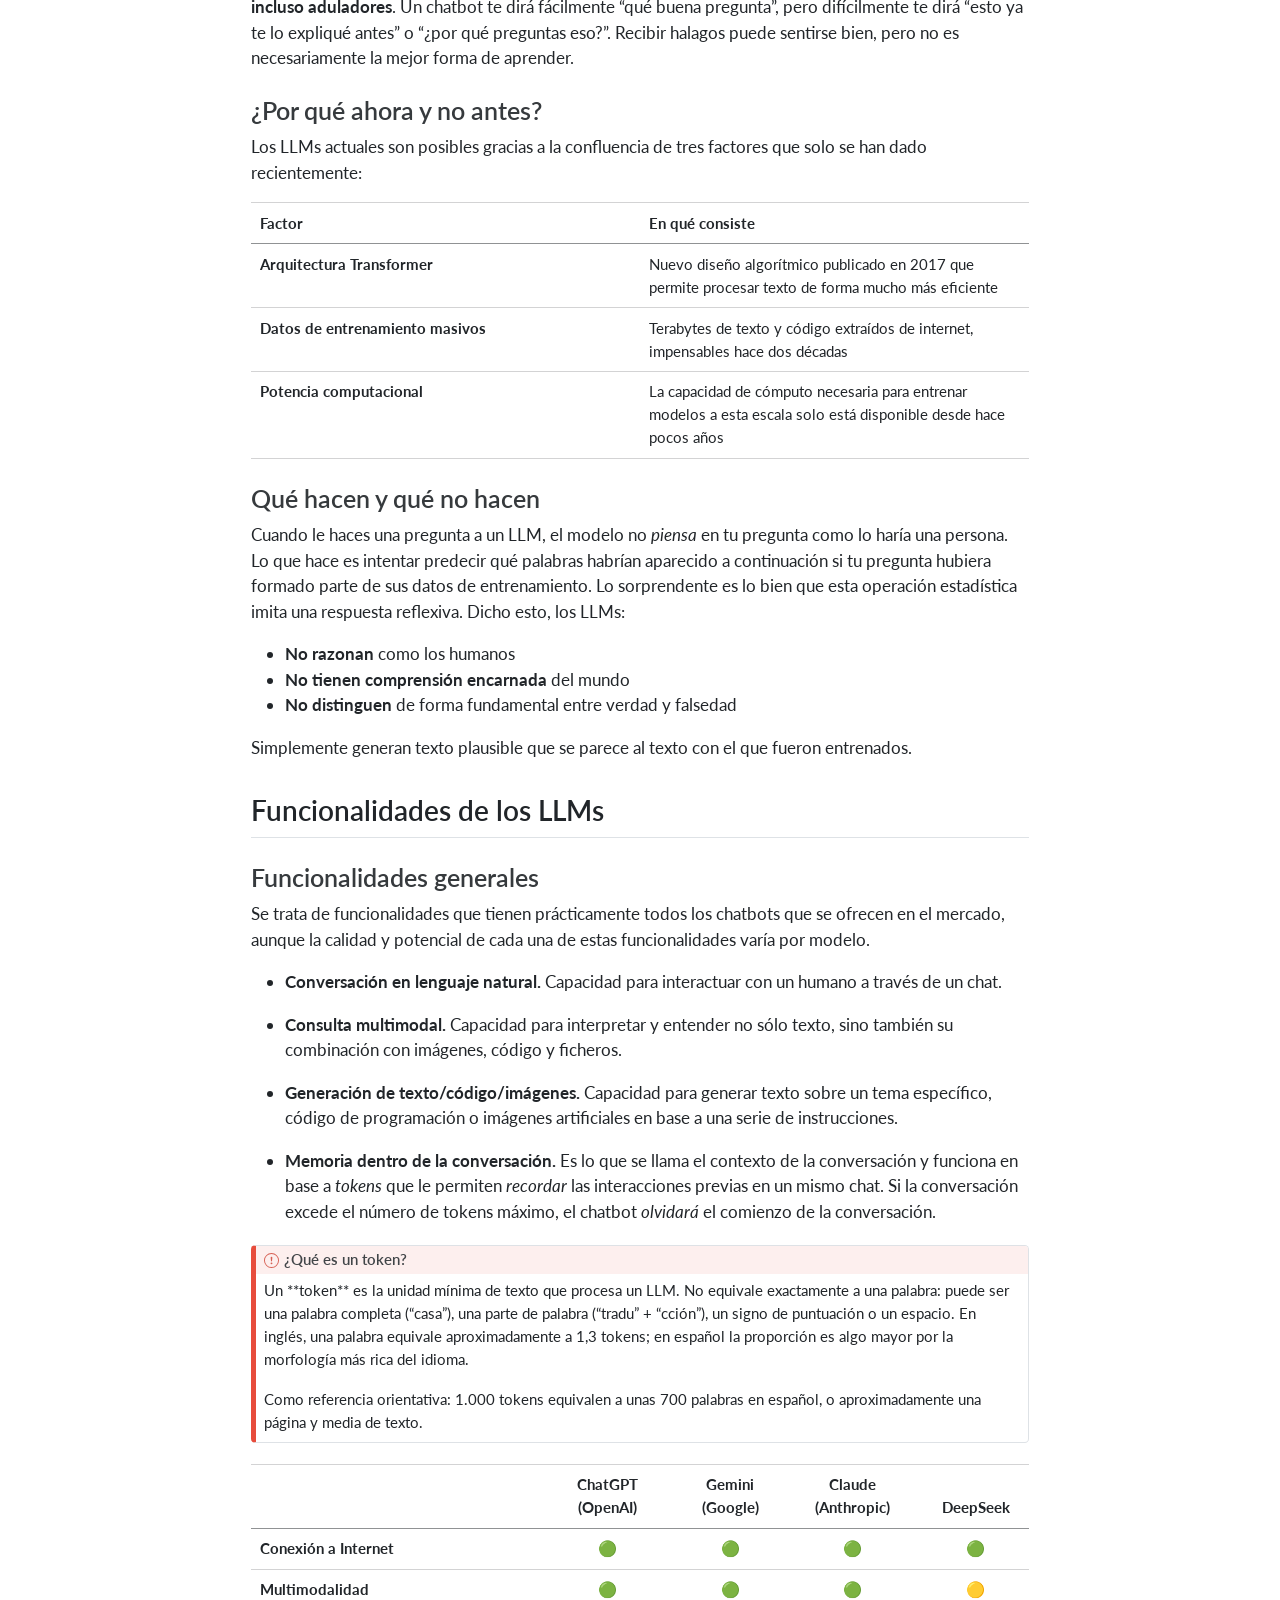
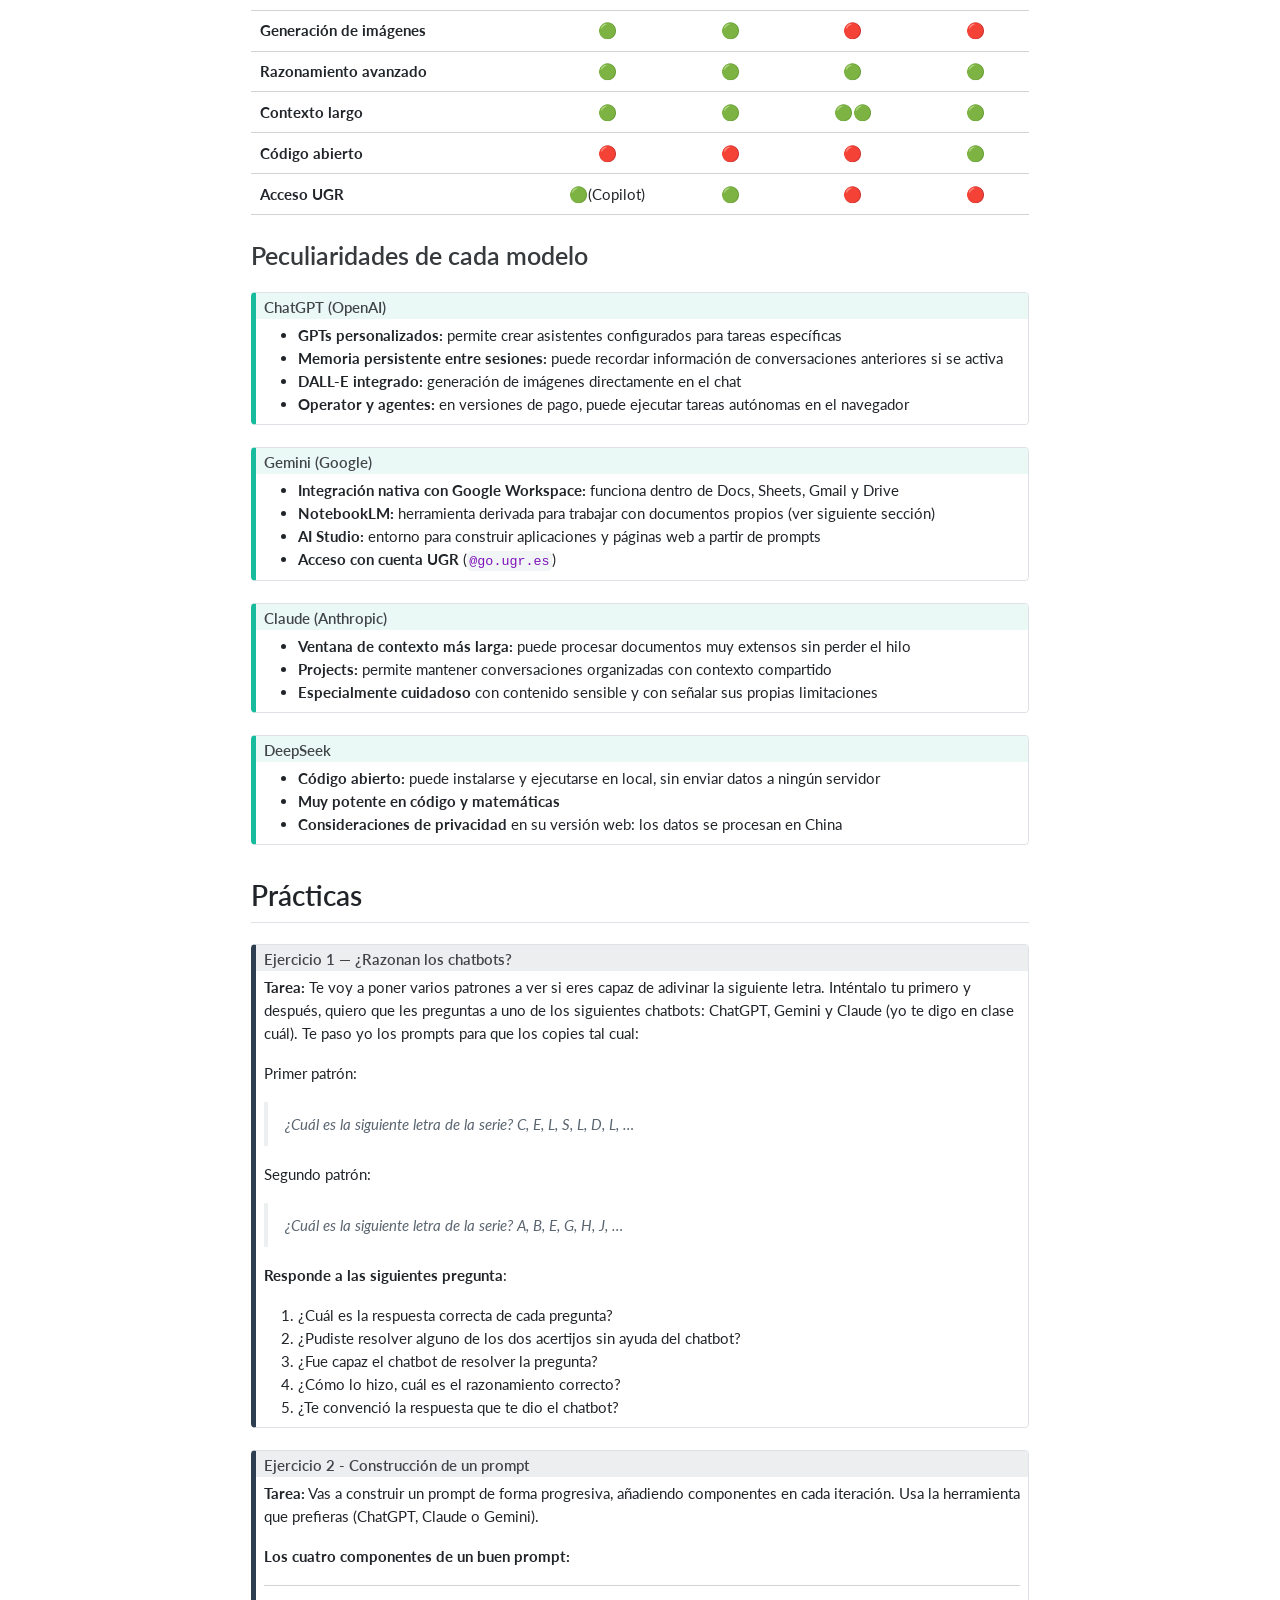
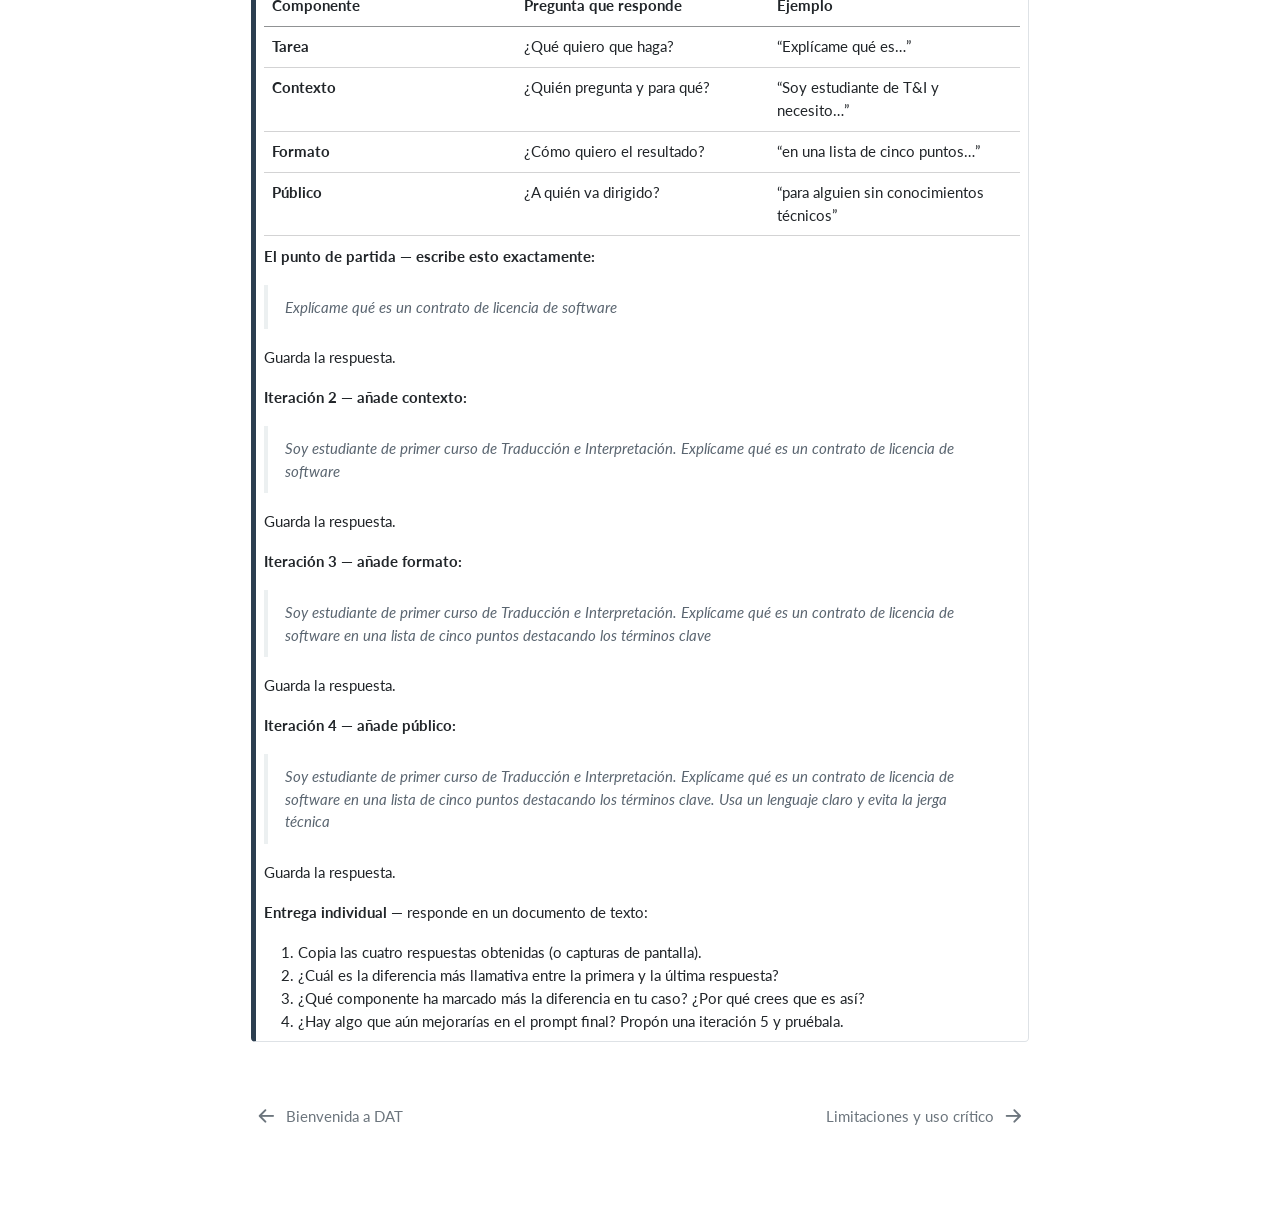
==== commit 550025d9: "done t9 session 3" ====
--- a/docs/tema9/sesion1.html
+++ b/docs/tema9/sesion1.html
@@ -2,16 +2,13 @@
 <html xmlns="http://www.w3.org/1999/xhtml" lang="es" xml:lang="es"><head>
 
 <meta charset="utf-8">
-<meta name="generator" content="quarto-1.9.36">
+<meta name="generator" content="quarto-1.8.25">
 
 <meta name="viewport" content="width=device-width, initial-scale=1.0, user-scalable=yes">
 
 
 <title>¿Qué es la IA Generativa? – Documentación aplicada a la traducción</title>
 <style>
-/* Default styles provided by pandoc.
-** See https://pandoc.org/MANUAL.html#variables-for-html for config info.
-*/
 code{white-space: pre-wrap;}
 span.smallcaps{font-variant: small-caps;}
 div.columns{display: flex; gap: min(4vw, 1.5em);}
@@ -72,18 +69,19 @@
 <link href="../index.html" rel="prev">
 <script src="../site_libs/quarto-html/quarto.js" type="module"></script>
 <script src="../site_libs/quarto-html/tabsets/tabsets.js" type="module"></script>
+<script src="../site_libs/quarto-html/axe/axe-check.js" type="module"></script>
 <script src="../site_libs/quarto-html/popper.min.js"></script>
 <script src="../site_libs/quarto-html/tippy.umd.min.js"></script>
 <script src="../site_libs/quarto-html/anchor.min.js"></script>
 <link href="../site_libs/quarto-html/tippy.css" rel="stylesheet">
-<link href="../site_libs/quarto-html/quarto-syntax-highlighting-a06763021a52c43c40a351ac8b799b8f.css" rel="stylesheet" class="quarto-color-scheme" id="quarto-text-highlighting-styles">
-<link href="../site_libs/quarto-html/quarto-syntax-highlighting-dark-dbc92dda8186f57fa2e333fbb71d6a9d.css" rel="stylesheet" class="quarto-color-scheme quarto-color-alternate" id="quarto-text-highlighting-styles">
-<link href="../site_libs/quarto-html/quarto-syntax-highlighting-a06763021a52c43c40a351ac8b799b8f.css" rel="stylesheet" class="quarto-color-scheme-extra" id="quarto-text-highlighting-styles">
+<link href="../site_libs/quarto-html/quarto-syntax-highlighting-065a5179aebd64318d7ea99d77b64a9e.css" rel="stylesheet" class="quarto-color-scheme" id="quarto-text-highlighting-styles">
+<link href="../site_libs/quarto-html/quarto-syntax-highlighting-dark-969ddfa49e00a70eb3423444dbc81f6c.css" rel="stylesheet" class="quarto-color-scheme quarto-color-alternate" id="quarto-text-highlighting-styles">
+<link href="../site_libs/quarto-html/quarto-syntax-highlighting-065a5179aebd64318d7ea99d77b64a9e.css" rel="stylesheet" class="quarto-color-scheme-extra" id="quarto-text-highlighting-styles">
 <script src="../site_libs/bootstrap/bootstrap.min.js"></script>
 <link href="../site_libs/bootstrap/bootstrap-icons.css" rel="stylesheet">
-<link href="../site_libs/bootstrap/bootstrap-4e114cd79268dd7cfb103f3422d85b1b.min.css" rel="stylesheet" append-hash="true" class="quarto-color-scheme" id="quarto-bootstrap" data-mode="light">
-<link href="../site_libs/bootstrap/bootstrap-dark-36be77d7084ce65d9138e3a4791287a0.min.css" rel="stylesheet" append-hash="true" class="quarto-color-scheme quarto-color-alternate" id="quarto-bootstrap" data-mode="dark">
-<link href="../site_libs/bootstrap/bootstrap-4e114cd79268dd7cfb103f3422d85b1b.min.css" rel="stylesheet" append-hash="true" class="quarto-color-scheme-extra" id="quarto-bootstrap" data-mode="light">
+<link href="../site_libs/bootstrap/bootstrap-a9e733861a171a8fdea76b20008cc90a.min.css" rel="stylesheet" append-hash="true" class="quarto-color-scheme" id="quarto-bootstrap" data-mode="light">
+<link href="../site_libs/bootstrap/bootstrap-dark-7d4ac4c5825c8150fc5af6cb165d6b86.min.css" rel="stylesheet" append-hash="true" class="quarto-color-scheme quarto-color-alternate" id="quarto-bootstrap" data-mode="dark">
+<link href="../site_libs/bootstrap/bootstrap-a9e733861a171a8fdea76b20008cc90a.min.css" rel="stylesheet" append-hash="true" class="quarto-color-scheme-extra" id="quarto-bootstrap" data-mode="light">
 <script id="quarto-search-options" type="application/json">{
   "location": "navbar",
   "copy-button": false,
@@ -286,6 +284,8 @@
     <nav class="navbar navbar-expand-lg " data-bs-theme="dark">
       <div class="navbar-container container-fluid">
       <div class="navbar-brand-container mx-auto">
+    <a href="../index.html" class="navbar-brand navbar-brand-logo">
+    </a>
     <a class="navbar-brand" href="../index.html">
     <span class="navbar-title">Documentación aplicada a la traducción</span>
     </a>
@@ -315,6 +315,10 @@
 <div id="quarto-content" class="quarto-container page-columns page-rows-contents page-layout-article page-navbar">
 <!-- sidebar -->
   <nav id="quarto-sidebar" class="sidebar collapse collapse-horizontal quarto-sidebar-collapse-item sidebar-navigation docked overflow-auto">
+    <div class="pt-lg-2 mt-2 text-left sidebar-header sidebar-header-stacked">
+      <a href="../index.html" class="sidebar-logo-link">
+      </a>
+      </div>
         <div class="mt-2 flex-shrink-0 align-items-center">
         <div class="sidebar-search">
         <div id="quarto-search" class="" title="Buscar"></div>
@@ -349,7 +353,7 @@
 </li>
           <li class="sidebar-item">
   <div class="sidebar-item-container"> 
-  <a href="../tema9/sesion3.html" class="sidebar-item-text sidebar-link"><span class="chapter-title">Sesión 3. Prompts, flujos de trabajo y aplicaciones prácticas</span></a>
+  <a href="../tema9/sesion3.html" class="sidebar-item-text sidebar-link"><span class="chapter-title">Ingeniería de prompts</span></a>
   </div>
 </li>
       </ul>
@@ -458,7 +462,7 @@
 <ul>
 <li><p>Los Transformer se han empleado para crear numerosos modelos, desde los modelos BERT hasta los famosos GPTs de OpenAI</p></li>
 <li><p>Por atención, queremos decir que el modelo es capaz de darle mayor peso a unas palabras que a otras, lo que le permite un mejor análisis sintáctico y semántico de la oración:</p>
-<p>🗣️ “El traductor revisó el texto porque lo consideraba confuso.” | | | | | | | |</p>
+<p>🗣️ “El traductor revisó el texto porque lo consideraba confuso.” | |</p>
 <p>Para entender a qué se refiere “lo”, el modelo presta atención a “texto”.</p></li>
 </ul></td>
 </tr>
@@ -555,8 +559,8 @@
 <p>Los LLMs actuales son posibles gracias a la confluencia de tres factores que solo se han dado recientemente:</p>
 <table class="caption-top table">
 <colgroup>
-<col style="width: 24%">
-<col style="width: 75%">
+<col style="width: 50%">
+<col style="width: 50%">
 </colgroup>
 <thead>
 <tr class="header">
@@ -618,11 +622,11 @@
 </div>
 <table class="caption-top table">
 <colgroup>
-<col style="width: 34%">
-<col style="width: 16%">
-<col style="width: 14%">
-<col style="width: 16%">
-<col style="width: 14%">
+<col style="width: 35%">
+<col style="width: 17%">
+<col style="width: 13%">
+<col style="width: 17%">
+<col style="width: 13%">
 </colgroup>
 <thead>
 <tr class="header">
@@ -784,7 +788,14 @@
 <blockquote class="blockquote">
 <p><em>¿Cuál es la siguiente letra de la serie?</em> <em>A, B, E, G, H, J, …</em></p>
 </blockquote>
-<p><strong>Responde a las siguientes pregunta</strong> 1. ¿Cuál es la respuesta correcta de cada pregunta? 2. ¿Pudiste resolver alguno de los dos acertijos sin ayuda del chatbot? 3. ¿Fue capaz el chatbot de resolver la pregunta? 4. ¿Cómo lo hizo, cuál es el razonamiento correcto? 5. ¿Te convenció la respuesta que te dio el chatbot?</p>
+<p><strong>Responde a las siguientes pregunta</strong>:</p>
+<ol type="1">
+<li>¿Cuál es la respuesta correcta de cada pregunta?</li>
+<li>¿Pudiste resolver alguno de los dos acertijos sin ayuda del chatbot?</li>
+<li>¿Fue capaz el chatbot de resolver la pregunta?</li>
+<li>¿Cómo lo hizo, cuál es el razonamiento correcto?</li>
+<li>¿Te convenció la respuesta que te dio el chatbot?</li>
+</ol>
 </div>
 </div>
 <div class="callout callout-style-default callout-note no-icon callout-titled">
@@ -801,9 +812,9 @@
 <p><strong>Los cuatro componentes de un buen prompt:</strong></p>
 <table class="caption-top table">
 <colgroup>
-<col style="width: 27%">
-<col style="width: 51%">
-<col style="width: 20%">
+<col style="width: 33%">
+<col style="width: 33%">
+<col style="width: 33%">
 </colgroup>
 <thead>
 <tr class="header">
@@ -1394,7 +1405,7 @@
 <span id="cb1-40"><a href="#cb1-40" aria-hidden="true" tabindex="-1"></a><span class="pp">|</span>           <span class="pp">|</span>                                                                         <span class="pp">|</span>                                                                                                                                                                                                                                                                                                                                                <span class="pp">|</span></span>
 <span id="cb1-41"><a href="#cb1-41" aria-hidden="true" tabindex="-1"></a><span class="pp">|</span>           <span class="pp">|</span>                                                                         <span class="pp">|</span> - Por atención, queremos decir que el modelo es capaz de darle mayor peso a unas palabras que a otras, lo que le permite un mejor análisis sintáctico y semántico de la oración:                                                                                                                                                               <span class="pp">|</span></span>
 <span id="cb1-42"><a href="#cb1-42" aria-hidden="true" tabindex="-1"></a><span class="pp">|</span>           <span class="pp">|</span>                                                                         <span class="pp">|</span>                                                                                                                                                                                                                                                                                                                                                <span class="pp">|</span></span>
-<span id="cb1-43"><a href="#cb1-43" aria-hidden="true" tabindex="-1"></a><span class="pp">|</span>           <span class="pp">|</span>                                                                         <span class="pp">|</span>   🗣️ “El traductor revisó el texto porque lo consideraba confuso.” <span class="sc">\|</span> <span class="sc">\|</span> <span class="sc">\|</span> <span class="sc">\|</span> <span class="sc">\|</span> <span class="sc">\|</span> <span class="sc">\|</span>                                                                                                                                                                                                                                                        <span class="pp">|</span></span>
+<span id="cb1-43"><a href="#cb1-43" aria-hidden="true" tabindex="-1"></a><span class="pp">|</span>           <span class="pp">|</span>                                                                         <span class="pp">|</span>   🗣️ “El traductor revisó el texto porque lo consideraba confuso.” <span class="sc">\|</span>                                                                                                                                                                                                                                                                          <span class="pp">|</span></span>
 <span id="cb1-44"><a href="#cb1-44" aria-hidden="true" tabindex="-1"></a><span class="pp">|</span>           <span class="pp">|</span>                                                                         <span class="pp">|</span>                                                                                                                                                                                                                                                                                                                                                <span class="pp">|</span></span>
 <span id="cb1-45"><a href="#cb1-45" aria-hidden="true" tabindex="-1"></a><span class="pp">|</span>           <span class="pp">|</span>                                                                         <span class="pp">|</span>   Para entender a qué se refiere “lo”, el modelo presta atención a “texto”.                                                                                                                                                                                                                                                                    <span class="pp">|</span></span>
 <span id="cb1-46"><a href="#cb1-46" aria-hidden="true" tabindex="-1"></a>[base64]</span>
@@ -1467,175 +1478,168 @@
 <span id="cb1-113"><a href="#cb1-113" aria-hidden="true" tabindex="-1"></a></span>
 <span id="cb1-114"><a href="#cb1-114" aria-hidden="true" tabindex="-1"></a>Los LLMs actuales son posibles gracias a la confluencia de tres factores que solo se han dado recientemente:</span>
 <span id="cb1-115"><a href="#cb1-115" aria-hidden="true" tabindex="-1"></a></span>
-<span id="cb1-116"><a href="#cb1-116" aria-hidden="true" tabindex="-1"></a>+------------------------------------+------------------------------------------------------------------------------------------------------------------+</span>
-<span id="cb1-117"><a href="#cb1-117" aria-hidden="true" tabindex="-1"></a><span class="pp">|</span> Factor                             <span class="pp">|</span> En qué consiste                                                                                                  <span class="pp">|</span></span>
-<span id="cb1-118"><a href="#cb1-118" aria-hidden="true" tabindex="-1"></a>+==================================<span class="al">==+==</span>================================================================================================================+</span>
-<span id="cb1-119"><a href="#cb1-119" aria-hidden="true" tabindex="-1"></a><span class="pp">|</span> **Arquitectura Transformer**       <span class="pp">|</span> Nuevo diseño algorítmico publicado en 2017 que permite procesar texto de forma mucho más eficiente               <span class="pp">|</span></span>
-<span id="cb1-120"><a href="#cb1-120" aria-hidden="true" tabindex="-1"></a>+------------------------------------+------------------------------------------------------------------------------------------------------------------+</span>
-<span id="cb1-121"><a href="#cb1-121" aria-hidden="true" tabindex="-1"></a><span class="pp">|</span> **Datos de entrenamiento masivos** <span class="pp">|</span> Terabytes de texto y código extraídos de internet, impensables hace dos décadas                                  <span class="pp">|</span></span>
-<span id="cb1-122"><a href="#cb1-122" aria-hidden="true" tabindex="-1"></a>+------------------------------------+------------------------------------------------------------------------------------------------------------------+</span>
-<span id="cb1-123"><a href="#cb1-123" aria-hidden="true" tabindex="-1"></a><span class="pp">|</span> **Potencia computacional**         <span class="pp">|</span> La capacidad de cómputo necesaria para entrenar modelos a esta escala solo está disponible desde hace pocos años <span class="pp">|</span></span>
-<span id="cb1-124"><a href="#cb1-124" aria-hidden="true" tabindex="-1"></a>+------------------------------------+------------------------------------------------------------------------------------------------------------------+</span>
+<span id="cb1-116"><a href="#cb1-116" aria-hidden="true" tabindex="-1"></a><span class="pp">|</span> Factor <span class="pp">|</span> En qué consiste <span class="pp">|</span></span>
+<span id="cb1-117"><a href="#cb1-117" aria-hidden="true" tabindex="-1"></a><span class="pp">|----|----|</span></span>
+<span id="cb1-118"><a href="#cb1-118" aria-hidden="true" tabindex="-1"></a><span class="pp">|</span> **Arquitectura Transformer** <span class="pp">|</span> Nuevo diseño algorítmico publicado en 2017 que permite procesar texto de forma mucho más eficiente <span class="pp">|</span></span>
+<span id="cb1-119"><a href="#cb1-119" aria-hidden="true" tabindex="-1"></a><span class="pp">|</span> **Datos de entrenamiento masivos** <span class="pp">|</span> Terabytes de texto y código extraídos de internet, impensables hace dos décadas <span class="pp">|</span></span>
+<span id="cb1-120"><a href="#cb1-120" aria-hidden="true" tabindex="-1"></a><span class="pp">|</span> **Potencia computacional** <span class="pp">|</span> La capacidad de cómputo necesaria para entrenar modelos a esta escala solo está disponible desde hace pocos años <span class="pp">|</span></span>
+<span id="cb1-121"><a href="#cb1-121" aria-hidden="true" tabindex="-1"></a></span>
+<span id="cb1-122"><a href="#cb1-122" aria-hidden="true" tabindex="-1"></a><span class="fu">### Qué hacen y qué no hacen</span></span>
+<span id="cb1-123"><a href="#cb1-123" aria-hidden="true" tabindex="-1"></a></span>
+<span id="cb1-124"><a href="#cb1-124" aria-hidden="true" tabindex="-1"></a>Cuando le haces una pregunta a un LLM, el modelo no *piensa* en tu pregunta como lo haría una persona. Lo que hace es intentar predecir qué palabras habrían aparecido a continuación si tu pregunta hubiera formado parte de sus datos de entrenamiento. Lo sorprendente es lo bien que esta operación estadística imita una respuesta reflexiva. Dicho esto, los LLMs:</span>
 <span id="cb1-125"><a href="#cb1-125" aria-hidden="true" tabindex="-1"></a></span>
-<span id="cb1-126"><a href="#cb1-126" aria-hidden="true" tabindex="-1"></a><span class="fu">### Qué hacen y qué no hacen</span></span>
-<span id="cb1-127"><a href="#cb1-127" aria-hidden="true" tabindex="-1"></a></span>
-<span id="cb1-128"><a href="#cb1-128" aria-hidden="true" tabindex="-1"></a>Cuando le haces una pregunta a un LLM, el modelo no *piensa* en tu pregunta como lo haría una persona. Lo que hace es intentar predecir qué palabras habrían aparecido a continuación si tu pregunta hubiera formado parte de sus datos de entrenamiento. Lo sorprendente es lo bien que esta operación estadística imita una respuesta reflexiva. Dicho esto, los LLMs:</span>
+<span id="cb1-126"><a href="#cb1-126" aria-hidden="true" tabindex="-1"></a><span class="ss">- </span>**No razonan** como los humanos</span>
+<span id="cb1-127"><a href="#cb1-127" aria-hidden="true" tabindex="-1"></a><span class="ss">- </span>**No tienen comprensión encarnada** del mundo</span>
+<span id="cb1-128"><a href="#cb1-128" aria-hidden="true" tabindex="-1"></a><span class="ss">- </span>**No distinguen** de forma fundamental entre verdad y falsedad</span>
 <span id="cb1-129"><a href="#cb1-129" aria-hidden="true" tabindex="-1"></a></span>
-<span id="cb1-130"><a href="#cb1-130" aria-hidden="true" tabindex="-1"></a><span class="ss">- </span>**No razonan** como los humanos</span>
-<span id="cb1-131"><a href="#cb1-131" aria-hidden="true" tabindex="-1"></a><span class="ss">- </span>**No tienen comprensión encarnada** del mundo</span>
-<span id="cb1-132"><a href="#cb1-132" aria-hidden="true" tabindex="-1"></a><span class="ss">- </span>**No distinguen** de forma fundamental entre verdad y falsedad</span>
+<span id="cb1-130"><a href="#cb1-130" aria-hidden="true" tabindex="-1"></a>Simplemente generan texto plausible que se parece al texto con el que fueron entrenados.</span>
+<span id="cb1-131"><a href="#cb1-131" aria-hidden="true" tabindex="-1"></a></span>
+<span id="cb1-132"><a href="#cb1-132" aria-hidden="true" tabindex="-1"></a><span class="fu">## Funcionalidades de los LLMs</span></span>
 <span id="cb1-133"><a href="#cb1-133" aria-hidden="true" tabindex="-1"></a></span>
-<span id="cb1-134"><a href="#cb1-134" aria-hidden="true" tabindex="-1"></a>Simplemente generan texto plausible que se parece al texto con el que fueron entrenados.</span>
+<span id="cb1-134"><a href="#cb1-134" aria-hidden="true" tabindex="-1"></a><span class="fu">### Funcionalidades generales</span></span>
 <span id="cb1-135"><a href="#cb1-135" aria-hidden="true" tabindex="-1"></a></span>
-<span id="cb1-136"><a href="#cb1-136" aria-hidden="true" tabindex="-1"></a><span class="fu">## Funcionalidades de los LLMs</span></span>
+<span id="cb1-136"><a href="#cb1-136" aria-hidden="true" tabindex="-1"></a>Se trata de funcionalidades que tienen prácticamente todos los chatbots que se ofrecen en el mercado, aunque la calidad y potencial de cada una de estas funcionalidades varía por modelo.</span>
 <span id="cb1-137"><a href="#cb1-137" aria-hidden="true" tabindex="-1"></a></span>
-<span id="cb1-138"><a href="#cb1-138" aria-hidden="true" tabindex="-1"></a><span class="fu">### Funcionalidades generales</span></span>
+<span id="cb1-138"><a href="#cb1-138" aria-hidden="true" tabindex="-1"></a><span class="ss">- </span>**Conversación en lenguaje natural.** Capacidad para interactuar con un humano a través de un chat.</span>
 <span id="cb1-139"><a href="#cb1-139" aria-hidden="true" tabindex="-1"></a></span>
-<span id="cb1-140"><a href="#cb1-140" aria-hidden="true" tabindex="-1"></a>Se trata de funcionalidades que tienen prácticamente todos los chatbots que se ofrecen en el mercado, aunque la calidad y potencial de cada una de estas funcionalidades varía por modelo.</span>
+<span id="cb1-140"><a href="#cb1-140" aria-hidden="true" tabindex="-1"></a><span class="ss">- </span>**Consulta multimodal.** Capacidad para interpretar y entender no sólo texto, sino también su combinación con imágenes, código y ficheros.</span>
 <span id="cb1-141"><a href="#cb1-141" aria-hidden="true" tabindex="-1"></a></span>
-<span id="cb1-142"><a href="#cb1-142" aria-hidden="true" tabindex="-1"></a><span class="ss">- </span>**Conversación en lenguaje natural.** Capacidad para interactuar con un humano a través de un chat.</span>
+<span id="cb1-142"><a href="#cb1-142" aria-hidden="true" tabindex="-1"></a><span class="ss">- </span>**Generación de texto/código/imágenes.** Capacidad para generar texto sobre un tema específico, código de programación o imágenes artificiales en base a una serie de instrucciones.</span>
 <span id="cb1-143"><a href="#cb1-143" aria-hidden="true" tabindex="-1"></a></span>
-<span id="cb1-144"><a href="#cb1-144" aria-hidden="true" tabindex="-1"></a><span class="ss">- </span>**Consulta multimodal.** Capacidad para interpretar y entender no sólo texto, sino también su combinación con imágenes, código y ficheros.</span>
+<span id="cb1-144"><a href="#cb1-144" aria-hidden="true" tabindex="-1"></a><span class="ss">- </span>**Memoria dentro de la conversación.** Es lo que se llama el contexto de la conversación y funciona en base a *tokens* que le permiten *recordar* las interacciones previas en un mismo chat. Si la conversación excede el número de tokens máximo, el chatbot *olvidará* el comienzo de la conversación.</span>
 <span id="cb1-145"><a href="#cb1-145" aria-hidden="true" tabindex="-1"></a></span>
-<span id="cb1-146"><a href="#cb1-146" aria-hidden="true" tabindex="-1"></a><span class="ss">- </span>**Generación de texto/código/imágenes.** Capacidad para generar texto sobre un tema específico, código de programación o imágenes artificiales en base a una serie de instrucciones.</span>
-<span id="cb1-147"><a href="#cb1-147" aria-hidden="true" tabindex="-1"></a></span>
-<span id="cb1-148"><a href="#cb1-148" aria-hidden="true" tabindex="-1"></a><span class="ss">- </span>**Memoria dentro de la conversación.** Es lo que se llama el contexto de la conversación y funciona en base a *tokens* que le permiten *recordar* las interacciones previas en un mismo chat. Si la conversación excede el número de tokens máximo, el chatbot *olvidará* el comienzo de la conversación.</span>
-<span id="cb1-149"><a href="#cb1-149" aria-hidden="true" tabindex="-1"></a></span>
-<span id="cb1-150"><a href="#cb1-150" aria-hidden="true" tabindex="-1"></a>::: callout-important</span>
-<span id="cb1-151"><a href="#cb1-151" aria-hidden="true" tabindex="-1"></a><span class="fu">## ¿Qué es un token?</span></span>
-<span id="cb1-152"><a href="#cb1-152" aria-hidden="true" tabindex="-1"></a></span>
-<span id="cb1-153"><a href="#cb1-153" aria-hidden="true" tabindex="-1"></a>Un <span class="sc">\*\*</span>token<span class="sc">\*\*</span> es la unidad mínima de texto que procesa un LLM. No equivale exactamente a una palabra: puede ser una palabra completa ("casa"), una parte de palabra ("tradu" + "cción"), un signo de puntuación o un espacio. En inglés, una palabra equivale aproximadamente a 1,3 tokens; en español la proporción es algo mayor por la morfología más rica del idioma.</span>
-<span id="cb1-154"><a href="#cb1-154" aria-hidden="true" tabindex="-1"></a></span>
-<span id="cb1-155"><a href="#cb1-155" aria-hidden="true" tabindex="-1"></a>Como referencia orientativa: 1.000 tokens equivalen a unas 700 palabras en español, o aproximadamente una página y media de texto.</span>
-<span id="cb1-156"><a href="#cb1-156" aria-hidden="true" tabindex="-1"></a>:::</span>
-<span id="cb1-157"><a href="#cb1-157" aria-hidden="true" tabindex="-1"></a></span>
-<span id="cb1-158"><a href="#cb1-158" aria-hidden="true" tabindex="-1"></a>+----------------------------+-------------+-----------+-------------+-----------+</span>
-<span id="cb1-159"><a href="#cb1-159" aria-hidden="true" tabindex="-1"></a><span class="pp">|</span>                            <span class="pp">|</span> ChatGPT\    <span class="pp">|</span> Gemini\   <span class="pp">|</span> Claude\     <span class="pp">|</span> DeepSeek  <span class="pp">|</span></span>
-<span id="cb1-160"><a href="#cb1-160" aria-hidden="true" tabindex="-1"></a><span class="pp">|</span>                            <span class="pp">|</span> (OpenAI)    <span class="pp">|</span> (Google)  <span class="pp">|</span> (Anthropic) <span class="pp">|</span>           <span class="pp">|</span></span>
-<span id="cb1-161"><a href="#cb1-161" aria-hidden="true" tabindex="-1"></a>+==========================<span class="al">==+:===========:+:=========:+:===========:+:==</span>=======:+</span>
-<span id="cb1-162"><a href="#cb1-162" aria-hidden="true" tabindex="-1"></a><span class="pp">|</span> **Conexión a Internet**    <span class="pp">|</span> 🟢          <span class="pp">|</span> 🟢        <span class="pp">|</span> 🟢          <span class="pp">|</span> 🟢        <span class="pp">|</span></span>
-<span id="cb1-163"><a href="#cb1-163" aria-hidden="true" tabindex="-1"></a>+----------------------------+-------------+-----------+-------------+-----------+</span>
-<span id="cb1-164"><a href="#cb1-164" aria-hidden="true" tabindex="-1"></a><span class="pp">|</span> **Multimodalidad**         <span class="pp">|</span> 🟢          <span class="pp">|</span> 🟢        <span class="pp">|</span> 🟢          <span class="pp">|</span> 🟡        <span class="pp">|</span></span>
-<span id="cb1-165"><a href="#cb1-165" aria-hidden="true" tabindex="-1"></a>+----------------------------+-------------+-----------+-------------+-----------+</span>
-<span id="cb1-166"><a href="#cb1-166" aria-hidden="true" tabindex="-1"></a><span class="pp">|</span> **Generación de imágenes** <span class="pp">|</span> 🟢          <span class="pp">|</span> 🟢        <span class="pp">|</span> 🔴          <span class="pp">|</span> 🔴        <span class="pp">|</span></span>
-<span id="cb1-167"><a href="#cb1-167" aria-hidden="true" tabindex="-1"></a>+----------------------------+-------------+-----------+-------------+-----------+</span>
-<span id="cb1-168"><a href="#cb1-168" aria-hidden="true" tabindex="-1"></a><span class="pp">|</span> **Razonamiento avanzado**  <span class="pp">|</span> 🟢          <span class="pp">|</span> 🟢        <span class="pp">|</span> 🟢          <span class="pp">|</span> 🟢        <span class="pp">|</span></span>
-<span id="cb1-169"><a href="#cb1-169" aria-hidden="true" tabindex="-1"></a>+----------------------------+-------------+-----------+-------------+-----------+</span>
-<span id="cb1-170"><a href="#cb1-170" aria-hidden="true" tabindex="-1"></a><span class="pp">|</span> **Contexto largo**         <span class="pp">|</span> 🟢          <span class="pp">|</span> 🟢        <span class="pp">|</span> 🟢🟢        <span class="pp">|</span> 🟢        <span class="pp">|</span></span>
-<span id="cb1-171"><a href="#cb1-171" aria-hidden="true" tabindex="-1"></a>+----------------------------+-------------+-----------+-------------+-----------+</span>
-<span id="cb1-172"><a href="#cb1-172" aria-hidden="true" tabindex="-1"></a><span class="pp">|</span> **Código abierto**         <span class="pp">|</span> 🔴          <span class="pp">|</span> 🔴        <span class="pp">|</span> 🔴          <span class="pp">|</span> 🟢        <span class="pp">|</span></span>
-<span id="cb1-173"><a href="#cb1-173" aria-hidden="true" tabindex="-1"></a>+----------------------------+-------------+-----------+-------------+-----------+</span>
-<span id="cb1-174"><a href="#cb1-174" aria-hidden="true" tabindex="-1"></a><span class="pp">|</span> **Acceso UGR**             <span class="pp">|</span> 🟢(Copilot) <span class="pp">|</span> 🟢        <span class="pp">|</span> 🔴          <span class="pp">|</span> 🔴        <span class="pp">|</span></span>
-<span id="cb1-175"><a href="#cb1-175" aria-hidden="true" tabindex="-1"></a>+----------------------------+-------------+-----------+-------------+-----------+</span>
-<span id="cb1-176"><a href="#cb1-176" aria-hidden="true" tabindex="-1"></a></span>
-<span id="cb1-177"><a href="#cb1-177" aria-hidden="true" tabindex="-1"></a><span class="fu">### Peculiaridades de cada modelo</span></span>
-<span id="cb1-178"><a href="#cb1-178" aria-hidden="true" tabindex="-1"></a></span>
-<span id="cb1-179"><a href="#cb1-179" aria-hidden="true" tabindex="-1"></a>::: {.callout-tip icon="false"}</span>
-<span id="cb1-180"><a href="#cb1-180" aria-hidden="true" tabindex="-1"></a><span class="fu">## ChatGPT (OpenAI)</span></span>
-<span id="cb1-181"><a href="#cb1-181" aria-hidden="true" tabindex="-1"></a></span>
-<span id="cb1-182"><a href="#cb1-182" aria-hidden="true" tabindex="-1"></a><span class="ss">- </span>**GPTs personalizados:** permite crear asistentes configurados para tareas específicas</span>
-<span id="cb1-183"><a href="#cb1-183" aria-hidden="true" tabindex="-1"></a><span class="ss">- </span>**Memoria persistente entre sesiones:** puede recordar información de conversaciones anteriores si se activa</span>
-<span id="cb1-184"><a href="#cb1-184" aria-hidden="true" tabindex="-1"></a><span class="ss">- </span>**DALL-E integrado:** generación de imágenes directamente en el chat</span>
-<span id="cb1-185"><a href="#cb1-185" aria-hidden="true" tabindex="-1"></a><span class="ss">- </span>**Operator y agentes:** en versiones de pago, puede ejecutar tareas autónomas en el navegador</span>
-<span id="cb1-186"><a href="#cb1-186" aria-hidden="true" tabindex="-1"></a>:::</span>
-<span id="cb1-187"><a href="#cb1-187" aria-hidden="true" tabindex="-1"></a></span>
-<span id="cb1-188"><a href="#cb1-188" aria-hidden="true" tabindex="-1"></a>::: {.callout-tip icon="false"}</span>
-<span id="cb1-189"><a href="#cb1-189" aria-hidden="true" tabindex="-1"></a><span class="fu">## Gemini (Google)</span></span>
-<span id="cb1-190"><a href="#cb1-190" aria-hidden="true" tabindex="-1"></a></span>
-<span id="cb1-191"><a href="#cb1-191" aria-hidden="true" tabindex="-1"></a><span class="ss">- </span>**Integración nativa con Google Workspace:** funciona dentro de Docs, Sheets, Gmail y Drive</span>
-<span id="cb1-192"><a href="#cb1-192" aria-hidden="true" tabindex="-1"></a><span class="ss">- </span>**NotebookLM:** herramienta derivada para trabajar con documentos propios (ver siguiente sección)</span>
-<span id="cb1-193"><a href="#cb1-193" aria-hidden="true" tabindex="-1"></a><span class="ss">- </span>**AI Studio:** entorno para construir aplicaciones y páginas web a partir de prompts</span>
-<span id="cb1-194"><a href="#cb1-194" aria-hidden="true" tabindex="-1"></a><span class="ss">- </span>**Acceso con cuenta UGR** (<span class="in">`@go.ugr.es`</span>)</span>
-<span id="cb1-195"><a href="#cb1-195" aria-hidden="true" tabindex="-1"></a>:::</span>
-<span id="cb1-196"><a href="#cb1-196" aria-hidden="true" tabindex="-1"></a></span>
-<span id="cb1-197"><a href="#cb1-197" aria-hidden="true" tabindex="-1"></a>::: {.callout-tip icon="false"}</span>
-<span id="cb1-198"><a href="#cb1-198" aria-hidden="true" tabindex="-1"></a><span class="fu">## Claude (Anthropic)</span></span>
-<span id="cb1-199"><a href="#cb1-199" aria-hidden="true" tabindex="-1"></a></span>
-<span id="cb1-200"><a href="#cb1-200" aria-hidden="true" tabindex="-1"></a><span class="ss">- </span>**Ventana de contexto más larga:** puede procesar documentos muy extensos sin perder el hilo</span>
-<span id="cb1-201"><a href="#cb1-201" aria-hidden="true" tabindex="-1"></a><span class="ss">- </span>**Projects:** permite mantener conversaciones organizadas con contexto compartido</span>
-<span id="cb1-202"><a href="#cb1-202" aria-hidden="true" tabindex="-1"></a><span class="ss">- </span>**Especialmente cuidadoso** con contenido sensible y con señalar sus propias limitaciones</span>
-<span id="cb1-203"><a href="#cb1-203" aria-hidden="true" tabindex="-1"></a>:::</span>
-<span id="cb1-204"><a href="#cb1-204" aria-hidden="true" tabindex="-1"></a></span>
-<span id="cb1-205"><a href="#cb1-205" aria-hidden="true" tabindex="-1"></a>::: {.callout-tip icon="false"}</span>
-<span id="cb1-206"><a href="#cb1-206" aria-hidden="true" tabindex="-1"></a><span class="fu">## DeepSeek</span></span>
-<span id="cb1-207"><a href="#cb1-207" aria-hidden="true" tabindex="-1"></a></span>
-<span id="cb1-208"><a href="#cb1-208" aria-hidden="true" tabindex="-1"></a><span class="ss">- </span>**Código abierto:** puede instalarse y ejecutarse en local, sin enviar datos a ningún servidor</span>
-<span id="cb1-209"><a href="#cb1-209" aria-hidden="true" tabindex="-1"></a><span class="ss">- </span>**Muy potente en código y matemáticas**</span>
-<span id="cb1-210"><a href="#cb1-210" aria-hidden="true" tabindex="-1"></a><span class="ss">- </span>**Consideraciones de privacidad** en su versión web: los datos se procesan en China</span>
-<span id="cb1-211"><a href="#cb1-211" aria-hidden="true" tabindex="-1"></a>:::</span>
-<span id="cb1-212"><a href="#cb1-212" aria-hidden="true" tabindex="-1"></a></span>
-<span id="cb1-213"><a href="#cb1-213" aria-hidden="true" tabindex="-1"></a><span class="fu">## Prácticas</span></span>
-<span id="cb1-214"><a href="#cb1-214" aria-hidden="true" tabindex="-1"></a></span>
-<span id="cb1-215"><a href="#cb1-215" aria-hidden="true" tabindex="-1"></a>::: {.callout-note icon="false"}</span>
-<span id="cb1-216"><a href="#cb1-216" aria-hidden="true" tabindex="-1"></a><span class="fu">## Ejercicio 1 — ¿Razonan los chatbots? {#practica-1a}</span></span>
+<span id="cb1-146"><a href="#cb1-146" aria-hidden="true" tabindex="-1"></a>::: callout-important</span>
+<span id="cb1-147"><a href="#cb1-147" aria-hidden="true" tabindex="-1"></a><span class="fu">## ¿Qué es un token?</span></span>
+<span id="cb1-148"><a href="#cb1-148" aria-hidden="true" tabindex="-1"></a></span>
+<span id="cb1-149"><a href="#cb1-149" aria-hidden="true" tabindex="-1"></a>Un <span class="sc">\*\*</span>token<span class="sc">\*\*</span> es la unidad mínima de texto que procesa un LLM. No equivale exactamente a una palabra: puede ser una palabra completa ("casa"), una parte de palabra ("tradu" + "cción"), un signo de puntuación o un espacio. En inglés, una palabra equivale aproximadamente a 1,3 tokens; en español la proporción es algo mayor por la morfología más rica del idioma.</span>
+<span id="cb1-150"><a href="#cb1-150" aria-hidden="true" tabindex="-1"></a></span>
+<span id="cb1-151"><a href="#cb1-151" aria-hidden="true" tabindex="-1"></a>Como referencia orientativa: 1.000 tokens equivalen a unas 700 palabras en español, o aproximadamente una página y media de texto.</span>
+<span id="cb1-152"><a href="#cb1-152" aria-hidden="true" tabindex="-1"></a>:::</span>
+<span id="cb1-153"><a href="#cb1-153" aria-hidden="true" tabindex="-1"></a></span>
+<span id="cb1-154"><a href="#cb1-154" aria-hidden="true" tabindex="-1"></a>+----------------------------+-------------+----------+-------------+----------+</span>
+<span id="cb1-155"><a href="#cb1-155" aria-hidden="true" tabindex="-1"></a><span class="pp">|</span>                            <span class="pp">|</span> ChatGPT\    <span class="pp">|</span> Gemini\  <span class="pp">|</span> Claude\     <span class="pp">|</span> DeepSeek <span class="pp">|</span></span>
+<span id="cb1-156"><a href="#cb1-156" aria-hidden="true" tabindex="-1"></a><span class="pp">|</span>                            <span class="pp">|</span> (OpenAI)    <span class="pp">|</span> (Google) <span class="pp">|</span> (Anthropic) <span class="pp">|</span>          <span class="pp">|</span></span>
+<span id="cb1-157"><a href="#cb1-157" aria-hidden="true" tabindex="-1"></a>+==========================<span class="al">==+:===========:+:========:+:===========:+:==</span>======:+</span>
+<span id="cb1-158"><a href="#cb1-158" aria-hidden="true" tabindex="-1"></a><span class="pp">|</span> **Conexión a Internet**    <span class="pp">|</span> 🟢          <span class="pp">|</span> 🟢       <span class="pp">|</span> 🟢          <span class="pp">|</span> 🟢       <span class="pp">|</span></span>
+<span id="cb1-159"><a href="#cb1-159" aria-hidden="true" tabindex="-1"></a>+----------------------------+-------------+----------+-------------+----------+</span>
+<span id="cb1-160"><a href="#cb1-160" aria-hidden="true" tabindex="-1"></a><span class="pp">|</span> **Multimodalidad**         <span class="pp">|</span> 🟢          <span class="pp">|</span> 🟢       <span class="pp">|</span> 🟢          <span class="pp">|</span> 🟡       <span class="pp">|</span></span>
+<span id="cb1-161"><a href="#cb1-161" aria-hidden="true" tabindex="-1"></a>+----------------------------+-------------+----------+-------------+----------+</span>
+<span id="cb1-162"><a href="#cb1-162" aria-hidden="true" tabindex="-1"></a><span class="pp">|</span> **Generación de imágenes** <span class="pp">|</span> 🟢          <span class="pp">|</span> 🟢       <span class="pp">|</span> 🔴          <span class="pp">|</span> 🔴       <span class="pp">|</span></span>
+<span id="cb1-163"><a href="#cb1-163" aria-hidden="true" tabindex="-1"></a>+----------------------------+-------------+----------+-------------+----------+</span>
+<span id="cb1-164"><a href="#cb1-164" aria-hidden="true" tabindex="-1"></a><span class="pp">|</span> **Razonamiento avanzado**  <span class="pp">|</span> 🟢          <span class="pp">|</span> 🟢       <span class="pp">|</span> 🟢          <span class="pp">|</span> 🟢       <span class="pp">|</span></span>
+<span id="cb1-165"><a href="#cb1-165" aria-hidden="true" tabindex="-1"></a>+----------------------------+-------------+----------+-------------+----------+</span>
+<span id="cb1-166"><a href="#cb1-166" aria-hidden="true" tabindex="-1"></a><span class="pp">|</span> **Contexto largo**         <span class="pp">|</span> 🟢          <span class="pp">|</span> 🟢       <span class="pp">|</span> 🟢🟢        <span class="pp">|</span> 🟢       <span class="pp">|</span></span>
+<span id="cb1-167"><a href="#cb1-167" aria-hidden="true" tabindex="-1"></a>+----------------------------+-------------+----------+-------------+----------+</span>
+<span id="cb1-168"><a href="#cb1-168" aria-hidden="true" tabindex="-1"></a><span class="pp">|</span> **Código abierto**         <span class="pp">|</span> 🔴          <span class="pp">|</span> 🔴       <span class="pp">|</span> 🔴          <span class="pp">|</span> 🟢       <span class="pp">|</span></span>
+<span id="cb1-169"><a href="#cb1-169" aria-hidden="true" tabindex="-1"></a>+----------------------------+-------------+----------+-------------+----------+</span>
+<span id="cb1-170"><a href="#cb1-170" aria-hidden="true" tabindex="-1"></a><span class="pp">|</span> **Acceso UGR**             <span class="pp">|</span> 🟢(Copilot) <span class="pp">|</span> 🟢       <span class="pp">|</span> 🔴          <span class="pp">|</span> 🔴       <span class="pp">|</span></span>
+<span id="cb1-171"><a href="#cb1-171" aria-hidden="true" tabindex="-1"></a>+----------------------------+-------------+----------+-------------+----------+</span>
+<span id="cb1-172"><a href="#cb1-172" aria-hidden="true" tabindex="-1"></a></span>
+<span id="cb1-173"><a href="#cb1-173" aria-hidden="true" tabindex="-1"></a><span class="fu">### Peculiaridades de cada modelo</span></span>
+<span id="cb1-174"><a href="#cb1-174" aria-hidden="true" tabindex="-1"></a></span>
+<span id="cb1-175"><a href="#cb1-175" aria-hidden="true" tabindex="-1"></a>::: {.callout-tip icon="false"}</span>
+<span id="cb1-176"><a href="#cb1-176" aria-hidden="true" tabindex="-1"></a><span class="fu">## ChatGPT (OpenAI)</span></span>
+<span id="cb1-177"><a href="#cb1-177" aria-hidden="true" tabindex="-1"></a></span>
+<span id="cb1-178"><a href="#cb1-178" aria-hidden="true" tabindex="-1"></a><span class="ss">- </span>**GPTs personalizados:** permite crear asistentes configurados para tareas específicas</span>
+<span id="cb1-179"><a href="#cb1-179" aria-hidden="true" tabindex="-1"></a><span class="ss">- </span>**Memoria persistente entre sesiones:** puede recordar información de conversaciones anteriores si se activa</span>
+<span id="cb1-180"><a href="#cb1-180" aria-hidden="true" tabindex="-1"></a><span class="ss">- </span>**DALL-E integrado:** generación de imágenes directamente en el chat</span>
+<span id="cb1-181"><a href="#cb1-181" aria-hidden="true" tabindex="-1"></a><span class="ss">- </span>**Operator y agentes:** en versiones de pago, puede ejecutar tareas autónomas en el navegador</span>
+<span id="cb1-182"><a href="#cb1-182" aria-hidden="true" tabindex="-1"></a>:::</span>
+<span id="cb1-183"><a href="#cb1-183" aria-hidden="true" tabindex="-1"></a></span>
+<span id="cb1-184"><a href="#cb1-184" aria-hidden="true" tabindex="-1"></a>::: {.callout-tip icon="false"}</span>
+<span id="cb1-185"><a href="#cb1-185" aria-hidden="true" tabindex="-1"></a><span class="fu">## Gemini (Google)</span></span>
+<span id="cb1-186"><a href="#cb1-186" aria-hidden="true" tabindex="-1"></a></span>
+<span id="cb1-187"><a href="#cb1-187" aria-hidden="true" tabindex="-1"></a><span class="ss">- </span>**Integración nativa con Google Workspace:** funciona dentro de Docs, Sheets, Gmail y Drive</span>
+<span id="cb1-188"><a href="#cb1-188" aria-hidden="true" tabindex="-1"></a><span class="ss">- </span>**NotebookLM:** herramienta derivada para trabajar con documentos propios (ver siguiente sección)</span>
+<span id="cb1-189"><a href="#cb1-189" aria-hidden="true" tabindex="-1"></a><span class="ss">- </span>**AI Studio:** entorno para construir aplicaciones y páginas web a partir de prompts</span>
+<span id="cb1-190"><a href="#cb1-190" aria-hidden="true" tabindex="-1"></a><span class="ss">- </span>**Acceso con cuenta UGR** (<span class="in">`@go.ugr.es`</span>)</span>
+<span id="cb1-191"><a href="#cb1-191" aria-hidden="true" tabindex="-1"></a>:::</span>
+<span id="cb1-192"><a href="#cb1-192" aria-hidden="true" tabindex="-1"></a></span>
+<span id="cb1-193"><a href="#cb1-193" aria-hidden="true" tabindex="-1"></a>::: {.callout-tip icon="false"}</span>
+<span id="cb1-194"><a href="#cb1-194" aria-hidden="true" tabindex="-1"></a><span class="fu">## Claude (Anthropic)</span></span>
+<span id="cb1-195"><a href="#cb1-195" aria-hidden="true" tabindex="-1"></a></span>
+<span id="cb1-196"><a href="#cb1-196" aria-hidden="true" tabindex="-1"></a><span class="ss">- </span>**Ventana de contexto más larga:** puede procesar documentos muy extensos sin perder el hilo</span>
+<span id="cb1-197"><a href="#cb1-197" aria-hidden="true" tabindex="-1"></a><span class="ss">- </span>**Projects:** permite mantener conversaciones organizadas con contexto compartido</span>
+<span id="cb1-198"><a href="#cb1-198" aria-hidden="true" tabindex="-1"></a><span class="ss">- </span>**Especialmente cuidadoso** con contenido sensible y con señalar sus propias limitaciones</span>
+<span id="cb1-199"><a href="#cb1-199" aria-hidden="true" tabindex="-1"></a>:::</span>
+<span id="cb1-200"><a href="#cb1-200" aria-hidden="true" tabindex="-1"></a></span>
+<span id="cb1-201"><a href="#cb1-201" aria-hidden="true" tabindex="-1"></a>::: {.callout-tip icon="false"}</span>
+<span id="cb1-202"><a href="#cb1-202" aria-hidden="true" tabindex="-1"></a><span class="fu">## DeepSeek</span></span>
+<span id="cb1-203"><a href="#cb1-203" aria-hidden="true" tabindex="-1"></a></span>
+<span id="cb1-204"><a href="#cb1-204" aria-hidden="true" tabindex="-1"></a><span class="ss">- </span>**Código abierto:** puede instalarse y ejecutarse en local, sin enviar datos a ningún servidor</span>
+<span id="cb1-205"><a href="#cb1-205" aria-hidden="true" tabindex="-1"></a><span class="ss">- </span>**Muy potente en código y matemáticas**</span>
+<span id="cb1-206"><a href="#cb1-206" aria-hidden="true" tabindex="-1"></a><span class="ss">- </span>**Consideraciones de privacidad** en su versión web: los datos se procesan en China</span>
+<span id="cb1-207"><a href="#cb1-207" aria-hidden="true" tabindex="-1"></a>:::</span>
+<span id="cb1-208"><a href="#cb1-208" aria-hidden="true" tabindex="-1"></a></span>
+<span id="cb1-209"><a href="#cb1-209" aria-hidden="true" tabindex="-1"></a><span class="fu">## Prácticas</span></span>
+<span id="cb1-210"><a href="#cb1-210" aria-hidden="true" tabindex="-1"></a></span>
+<span id="cb1-211"><a href="#cb1-211" aria-hidden="true" tabindex="-1"></a>::: {.callout-note icon="false"}</span>
+<span id="cb1-212"><a href="#cb1-212" aria-hidden="true" tabindex="-1"></a><span class="fu">## Ejercicio 1 — ¿Razonan los chatbots? {#practica-1a}</span></span>
+<span id="cb1-213"><a href="#cb1-213" aria-hidden="true" tabindex="-1"></a></span>
+<span id="cb1-214"><a href="#cb1-214" aria-hidden="true" tabindex="-1"></a>**Tarea:** Te voy a poner varios patrones a ver si eres capaz de adivinar la siguiente letra. Inténtalo tu primero y después, quiero que les preguntas a uno de los siguientes chatbots: ChatGPT, Gemini y Claude (yo te digo en clase cuál). Te paso yo los prompts para que los copies tal cual:</span>
+<span id="cb1-215"><a href="#cb1-215" aria-hidden="true" tabindex="-1"></a></span>
+<span id="cb1-216"><a href="#cb1-216" aria-hidden="true" tabindex="-1"></a>Primer patrón:</span>
 <span id="cb1-217"><a href="#cb1-217" aria-hidden="true" tabindex="-1"></a></span>
-<span id="cb1-218"><a href="#cb1-218" aria-hidden="true" tabindex="-1"></a>**Tarea:** Te voy a poner varios patrones a ver si eres capaz de adivinar la siguiente letra. Inténtalo tu primero y después, quiero que les preguntas a uno de los siguientes chatbots: ChatGPT, Gemini y Claude (yo te digo en clase cuál). Te paso yo los prompts para que los copies tal cual:</span>
+<span id="cb1-218"><a href="#cb1-218" aria-hidden="true" tabindex="-1"></a><span class="at">&gt; *¿Cuál es la siguiente letra de la serie?* *C, E, L, S, L, D, L, ...*</span></span>
 <span id="cb1-219"><a href="#cb1-219" aria-hidden="true" tabindex="-1"></a></span>
-<span id="cb1-220"><a href="#cb1-220" aria-hidden="true" tabindex="-1"></a>Primer patrón:</span>
+<span id="cb1-220"><a href="#cb1-220" aria-hidden="true" tabindex="-1"></a>Segundo patrón:</span>
 <span id="cb1-221"><a href="#cb1-221" aria-hidden="true" tabindex="-1"></a></span>
-<span id="cb1-222"><a href="#cb1-222" aria-hidden="true" tabindex="-1"></a><span class="at">&gt; *¿Cuál es la siguiente letra de la serie?*</span></span>
-<span id="cb1-223"><a href="#cb1-223" aria-hidden="true" tabindex="-1"></a><span class="at">&gt; *C, E, L, S, L, D, L, ...*</span></span>
-<span id="cb1-224"><a href="#cb1-224" aria-hidden="true" tabindex="-1"></a></span>
-<span id="cb1-225"><a href="#cb1-225" aria-hidden="true" tabindex="-1"></a>Segundo patrón:</span>
-<span id="cb1-226"><a href="#cb1-226" aria-hidden="true" tabindex="-1"></a></span>
-<span id="cb1-227"><a href="#cb1-227" aria-hidden="true" tabindex="-1"></a><span class="at">&gt; *¿Cuál es la siguiente letra de la serie?*</span></span>
-<span id="cb1-228"><a href="#cb1-228" aria-hidden="true" tabindex="-1"></a><span class="at">&gt; *A, B, E, G, H, J, ...*</span></span>
-<span id="cb1-229"><a href="#cb1-229" aria-hidden="true" tabindex="-1"></a></span>
-<span id="cb1-230"><a href="#cb1-230" aria-hidden="true" tabindex="-1"></a>**Responde a las siguientes pregunta**</span>
-<span id="cb1-231"><a href="#cb1-231" aria-hidden="true" tabindex="-1"></a><span class="ss">1. </span>¿Cuál es la respuesta correcta de cada pregunta?</span>
-<span id="cb1-232"><a href="#cb1-232" aria-hidden="true" tabindex="-1"></a><span class="ss">2. </span>¿Pudiste resolver alguno de los dos acertijos sin ayuda del chatbot?</span>
-<span id="cb1-233"><a href="#cb1-233" aria-hidden="true" tabindex="-1"></a><span class="ss">3. </span>¿Fue capaz el chatbot de resolver la pregunta?</span>
-<span id="cb1-234"><a href="#cb1-234" aria-hidden="true" tabindex="-1"></a><span class="ss">4. </span>¿Cómo lo hizo, cuál es el razonamiento correcto?</span>
-<span id="cb1-235"><a href="#cb1-235" aria-hidden="true" tabindex="-1"></a><span class="ss">5. </span>¿Te convenció la respuesta que te dio el chatbot?</span>
-<span id="cb1-236"><a href="#cb1-236" aria-hidden="true" tabindex="-1"></a></span>
-<span id="cb1-237"><a href="#cb1-237" aria-hidden="true" tabindex="-1"></a>:::</span>
-<span id="cb1-238"><a href="#cb1-238" aria-hidden="true" tabindex="-1"></a></span>
-<span id="cb1-239"><a href="#cb1-239" aria-hidden="true" tabindex="-1"></a>::: {.callout-note icon="false"}</span>
-<span id="cb1-240"><a href="#cb1-240" aria-hidden="true" tabindex="-1"></a><span class="fu">## Ejercicio 2 - Construcción de un prompt {#practica-1b}</span></span>
-<span id="cb1-241"><a href="#cb1-241" aria-hidden="true" tabindex="-1"></a></span>
-<span id="cb1-242"><a href="#cb1-242" aria-hidden="true" tabindex="-1"></a>**Tarea:** Vas a construir un prompt de forma progresiva, añadiendo componentes en cada iteración. Usa la herramienta que prefieras (ChatGPT, Claude o Gemini).</span>
-<span id="cb1-243"><a href="#cb1-243" aria-hidden="true" tabindex="-1"></a></span>
-<span id="cb1-244"><a href="#cb1-244" aria-hidden="true" tabindex="-1"></a>**Los cuatro componentes de un buen prompt:**</span>
-<span id="cb1-245"><a href="#cb1-245" aria-hidden="true" tabindex="-1"></a></span>
-<span id="cb1-246"><a href="#cb1-246" aria-hidden="true" tabindex="-1"></a><span class="pp">|</span> Componente <span class="pp">|</span> Pregunta que responde <span class="pp">|</span> Ejemplo <span class="pp">|</span></span>
-<span id="cb1-247"><a href="#cb1-247" aria-hidden="true" tabindex="-1"></a><span class="pp">|------------|----------------------|---------|</span></span>
-<span id="cb1-248"><a href="#cb1-248" aria-hidden="true" tabindex="-1"></a><span class="pp">|</span> **Tarea** <span class="pp">|</span> ¿Qué quiero que haga? <span class="pp">|</span> "Explícame qué es..." <span class="pp">|</span></span>
-<span id="cb1-249"><a href="#cb1-249" aria-hidden="true" tabindex="-1"></a><span class="pp">|</span> **Contexto** <span class="pp">|</span> ¿Quién pregunta y para qué? <span class="pp">|</span> "Soy estudiante de T&amp;I y necesito..." <span class="pp">|</span></span>
-<span id="cb1-250"><a href="#cb1-250" aria-hidden="true" tabindex="-1"></a><span class="pp">|</span> **Formato** <span class="pp">|</span> ¿Cómo quiero el resultado? <span class="pp">|</span> "en una lista de cinco puntos..." <span class="pp">|</span></span>
-<span id="cb1-251"><a href="#cb1-251" aria-hidden="true" tabindex="-1"></a><span class="pp">|</span> **Público** <span class="pp">|</span> ¿A quién va dirigido? <span class="pp">|</span> "para alguien sin conocimientos técnicos" <span class="pp">|</span></span>
+<span id="cb1-222"><a href="#cb1-222" aria-hidden="true" tabindex="-1"></a><span class="at">&gt; *¿Cuál es la siguiente letra de la serie?* *A, B, E, G, H, J, ...*</span></span>
+<span id="cb1-223"><a href="#cb1-223" aria-hidden="true" tabindex="-1"></a></span>
+<span id="cb1-224"><a href="#cb1-224" aria-hidden="true" tabindex="-1"></a>**Responde a las siguientes pregunta**:</span>
+<span id="cb1-225"><a href="#cb1-225" aria-hidden="true" tabindex="-1"></a></span>
+<span id="cb1-226"><a href="#cb1-226" aria-hidden="true" tabindex="-1"></a><span class="ss">1.  </span>¿Cuál es la respuesta correcta de cada pregunta?</span>
+<span id="cb1-227"><a href="#cb1-227" aria-hidden="true" tabindex="-1"></a><span class="ss">2.  </span>¿Pudiste resolver alguno de los dos acertijos sin ayuda del chatbot?</span>
+<span id="cb1-228"><a href="#cb1-228" aria-hidden="true" tabindex="-1"></a><span class="ss">3.  </span>¿Fue capaz el chatbot de resolver la pregunta?</span>
+<span id="cb1-229"><a href="#cb1-229" aria-hidden="true" tabindex="-1"></a><span class="ss">4.  </span>¿Cómo lo hizo, cuál es el razonamiento correcto?</span>
+<span id="cb1-230"><a href="#cb1-230" aria-hidden="true" tabindex="-1"></a><span class="ss">5.  </span>¿Te convenció la respuesta que te dio el chatbot?</span>
+<span id="cb1-231"><a href="#cb1-231" aria-hidden="true" tabindex="-1"></a>:::</span>
+<span id="cb1-232"><a href="#cb1-232" aria-hidden="true" tabindex="-1"></a></span>
+<span id="cb1-233"><a href="#cb1-233" aria-hidden="true" tabindex="-1"></a>::: {.callout-note icon="false"}</span>
+<span id="cb1-234"><a href="#cb1-234" aria-hidden="true" tabindex="-1"></a><span class="fu">## Ejercicio 2 - Construcción de un prompt {#practica-1b}</span></span>
+<span id="cb1-235"><a href="#cb1-235" aria-hidden="true" tabindex="-1"></a></span>
+<span id="cb1-236"><a href="#cb1-236" aria-hidden="true" tabindex="-1"></a>**Tarea:** Vas a construir un prompt de forma progresiva, añadiendo componentes en cada iteración. Usa la herramienta que prefieras (ChatGPT, Claude o Gemini).</span>
+<span id="cb1-237"><a href="#cb1-237" aria-hidden="true" tabindex="-1"></a></span>
+<span id="cb1-238"><a href="#cb1-238" aria-hidden="true" tabindex="-1"></a>**Los cuatro componentes de un buen prompt:**</span>
+<span id="cb1-239"><a href="#cb1-239" aria-hidden="true" tabindex="-1"></a></span>
+<span id="cb1-240"><a href="#cb1-240" aria-hidden="true" tabindex="-1"></a><span class="pp">|</span> Componente <span class="pp">|</span> Pregunta que responde <span class="pp">|</span> Ejemplo <span class="pp">|</span></span>
+<span id="cb1-241"><a href="#cb1-241" aria-hidden="true" tabindex="-1"></a><span class="pp">|----|----|----|</span></span>
+<span id="cb1-242"><a href="#cb1-242" aria-hidden="true" tabindex="-1"></a><span class="pp">|</span> **Tarea** <span class="pp">|</span> ¿Qué quiero que haga? <span class="pp">|</span> "Explícame qué es..." <span class="pp">|</span></span>
+<span id="cb1-243"><a href="#cb1-243" aria-hidden="true" tabindex="-1"></a><span class="pp">|</span> **Contexto** <span class="pp">|</span> ¿Quién pregunta y para qué? <span class="pp">|</span> "Soy estudiante de T&amp;I y necesito..." <span class="pp">|</span></span>
+<span id="cb1-244"><a href="#cb1-244" aria-hidden="true" tabindex="-1"></a><span class="pp">|</span> **Formato** <span class="pp">|</span> ¿Cómo quiero el resultado? <span class="pp">|</span> "en una lista de cinco puntos..." <span class="pp">|</span></span>
+<span id="cb1-245"><a href="#cb1-245" aria-hidden="true" tabindex="-1"></a><span class="pp">|</span> **Público** <span class="pp">|</span> ¿A quién va dirigido? <span class="pp">|</span> "para alguien sin conocimientos técnicos" <span class="pp">|</span></span>
+<span id="cb1-246"><a href="#cb1-246" aria-hidden="true" tabindex="-1"></a></span>
+<span id="cb1-247"><a href="#cb1-247" aria-hidden="true" tabindex="-1"></a>**El punto de partida — escribe esto exactamente:**</span>
+<span id="cb1-248"><a href="#cb1-248" aria-hidden="true" tabindex="-1"></a></span>
+<span id="cb1-249"><a href="#cb1-249" aria-hidden="true" tabindex="-1"></a><span class="at">&gt; *Explícame qué es un contrato de licencia de software*</span></span>
+<span id="cb1-250"><a href="#cb1-250" aria-hidden="true" tabindex="-1"></a></span>
+<span id="cb1-251"><a href="#cb1-251" aria-hidden="true" tabindex="-1"></a>Guarda la respuesta.</span>
 <span id="cb1-252"><a href="#cb1-252" aria-hidden="true" tabindex="-1"></a></span>
-<span id="cb1-253"><a href="#cb1-253" aria-hidden="true" tabindex="-1"></a>**El punto de partida — escribe esto exactamente:**</span>
+<span id="cb1-253"><a href="#cb1-253" aria-hidden="true" tabindex="-1"></a>**Iteración 2 — añade contexto:**</span>
 <span id="cb1-254"><a href="#cb1-254" aria-hidden="true" tabindex="-1"></a></span>
-<span id="cb1-255"><a href="#cb1-255" aria-hidden="true" tabindex="-1"></a><span class="at">&gt; *Explícame qué es un contrato de licencia de software*</span></span>
+<span id="cb1-255"><a href="#cb1-255" aria-hidden="true" tabindex="-1"></a><span class="at">&gt; *Soy estudiante de primer curso de Traducción e Interpretación. Explícame qué es un contrato de licencia de software*</span></span>
 <span id="cb1-256"><a href="#cb1-256" aria-hidden="true" tabindex="-1"></a></span>
 <span id="cb1-257"><a href="#cb1-257" aria-hidden="true" tabindex="-1"></a>Guarda la respuesta.</span>
 <span id="cb1-258"><a href="#cb1-258" aria-hidden="true" tabindex="-1"></a></span>
-<span id="cb1-259"><a href="#cb1-259" aria-hidden="true" tabindex="-1"></a>**Iteración 2 — añade contexto:**</span>
+<span id="cb1-259"><a href="#cb1-259" aria-hidden="true" tabindex="-1"></a>**Iteración 3 — añade formato:**</span>
 <span id="cb1-260"><a href="#cb1-260" aria-hidden="true" tabindex="-1"></a></span>
-<span id="cb1-261"><a href="#cb1-261" aria-hidden="true" tabindex="-1"></a><span class="at">&gt; *Soy estudiante de primer curso de Traducción e Interpretación. Explícame qué es un contrato de licencia de software*</span></span>
+<span id="cb1-261"><a href="#cb1-261" aria-hidden="true" tabindex="-1"></a><span class="at">&gt; *Soy estudiante de primer curso de Traducción e Interpretación. Explícame qué es un contrato de licencia de software en una lista de cinco puntos destacando los términos clave*</span></span>
 <span id="cb1-262"><a href="#cb1-262" aria-hidden="true" tabindex="-1"></a></span>
 <span id="cb1-263"><a href="#cb1-263" aria-hidden="true" tabindex="-1"></a>Guarda la respuesta.</span>
 <span id="cb1-264"><a href="#cb1-264" aria-hidden="true" tabindex="-1"></a></span>
-<span id="cb1-265"><a href="#cb1-265" aria-hidden="true" tabindex="-1"></a>**Iteración 3 — añade formato:**</span>
+<span id="cb1-265"><a href="#cb1-265" aria-hidden="true" tabindex="-1"></a>**Iteración 4 — añade público:**</span>
 <span id="cb1-266"><a href="#cb1-266" aria-hidden="true" tabindex="-1"></a></span>
-<span id="cb1-267"><a href="#cb1-267" aria-hidden="true" tabindex="-1"></a><span class="at">&gt; *Soy estudiante de primer curso de Traducción e Interpretación. Explícame qué es un contrato de licencia de software en una lista de cinco puntos destacando los términos clave*</span></span>
+<span id="cb1-267"><a href="#cb1-267" aria-hidden="true" tabindex="-1"></a><span class="at">&gt; *Soy estudiante de primer curso de Traducción e Interpretación. Explícame qué es un contrato de licencia de software en una lista de cinco puntos destacando los términos clave. Usa un lenguaje claro y evita la jerga técnica*</span></span>
 <span id="cb1-268"><a href="#cb1-268" aria-hidden="true" tabindex="-1"></a></span>
 <span id="cb1-269"><a href="#cb1-269" aria-hidden="true" tabindex="-1"></a>Guarda la respuesta.</span>
 <span id="cb1-270"><a href="#cb1-270" aria-hidden="true" tabindex="-1"></a></span>
-<span id="cb1-271"><a href="#cb1-271" aria-hidden="true" tabindex="-1"></a>**Iteración 4 — añade público:**</span>
+<span id="cb1-271"><a href="#cb1-271" aria-hidden="true" tabindex="-1"></a>**Entrega individual** — responde en un documento de texto:</span>
 <span id="cb1-272"><a href="#cb1-272" aria-hidden="true" tabindex="-1"></a></span>
-<span id="cb1-273"><a href="#cb1-273" aria-hidden="true" tabindex="-1"></a><span class="at">&gt; *Soy estudiante de primer curso de Traducción e Interpretación. Explícame qué es un contrato de licencia de software en una lista de cinco puntos destacando los términos clave. Usa un lenguaje claro y evita la jerga técnica*</span></span>
-<span id="cb1-274"><a href="#cb1-274" aria-hidden="true" tabindex="-1"></a></span>
-<span id="cb1-275"><a href="#cb1-275" aria-hidden="true" tabindex="-1"></a>Guarda la respuesta.</span>
-<span id="cb1-276"><a href="#cb1-276" aria-hidden="true" tabindex="-1"></a></span>
-<span id="cb1-277"><a href="#cb1-277" aria-hidden="true" tabindex="-1"></a>**Entrega individual** — responde en un documento de texto:</span>
-<span id="cb1-278"><a href="#cb1-278" aria-hidden="true" tabindex="-1"></a></span>
-<span id="cb1-279"><a href="#cb1-279" aria-hidden="true" tabindex="-1"></a><span class="ss">1. </span>Copia las cuatro respuestas obtenidas (o capturas de pantalla).</span>
-<span id="cb1-280"><a href="#cb1-280" aria-hidden="true" tabindex="-1"></a><span class="ss">2. </span>¿Cuál es la diferencia más llamativa entre la primera y la última respuesta?</span>
-<span id="cb1-281"><a href="#cb1-281" aria-hidden="true" tabindex="-1"></a><span class="ss">3. </span>¿Qué componente ha marcado más la diferencia en tu caso? ¿Por qué crees que es así?</span>
-<span id="cb1-282"><a href="#cb1-282" aria-hidden="true" tabindex="-1"></a><span class="ss">4. </span>¿Hay algo que aún mejorarías en el prompt final? Propón una iteración 5 y pruébala.</span>
-<span id="cb1-283"><a href="#cb1-283" aria-hidden="true" tabindex="-1"></a></span>
-<span id="cb1-284"><a href="#cb1-284" aria-hidden="true" tabindex="-1"></a>:::</span></code></pre></div><button title="Copiar al portapapeles" class="code-copy-button" data-in-quarto-modal=""><i class="bi"></i></button></div>
+<span id="cb1-273"><a href="#cb1-273" aria-hidden="true" tabindex="-1"></a><span class="ss">1.  </span>Copia las cuatro respuestas obtenidas (o capturas de pantalla).</span>
+<span id="cb1-274"><a href="#cb1-274" aria-hidden="true" tabindex="-1"></a><span class="ss">2.  </span>¿Cuál es la diferencia más llamativa entre la primera y la última respuesta?</span>
+<span id="cb1-275"><a href="#cb1-275" aria-hidden="true" tabindex="-1"></a><span class="ss">3.  </span>¿Qué componente ha marcado más la diferencia en tu caso? ¿Por qué crees que es así?</span>
+<span id="cb1-276"><a href="#cb1-276" aria-hidden="true" tabindex="-1"></a><span class="ss">4.  </span>¿Hay algo que aún mejorarías en el prompt final? Propón una iteración 5 y pruébala.</span>
+<span id="cb1-277"><a href="#cb1-277" aria-hidden="true" tabindex="-1"></a>:::</span></code></pre></div><button title="Copiar al portapapeles" class="code-copy-button" data-in-quarto-modal=""><i class="bi"></i></button></div>
 </div></div></div></div></div>
 </div> <!-- /content -->
 
--- a/docs/site_libs/quarto-html/quarto-syntax-highlighting-065a5179aebd64318d7ea99d77b64a9e.css
+++ b/docs/site_libs/quarto-html/quarto-syntax-highlighting-065a5179aebd64318d7ea99d77b64a9e.css
@@ -0,0 +1,210 @@
+/* quarto syntax highlight colors */
+:root {
+  --quarto-hl-al-color: #ff5555;
+  --quarto-hl-an-color: #6a737d;
+  --quarto-hl-at-color: #d73a49;
+  --quarto-hl-bn-color: #005cc5;
+  --quarto-hl-bu-color: #d73a49;
+  --quarto-hl-ch-color: #032f62;
+  --quarto-hl-co-color: #6a737d;
+  --quarto-hl-cv-color: #6a737d;
+  --quarto-hl-cn-color: #005cc5;
+  --quarto-hl-cf-color: #d73a49;
+  --quarto-hl-dt-color: #d73a49;
+  --quarto-hl-dv-color: #005cc5;
+  --quarto-hl-do-color: #6a737d;
+  --quarto-hl-er-color: #ff5555;
+  --quarto-hl-ex-color: #d73a49;
+  --quarto-hl-fl-color: #005cc5;
+  --quarto-hl-fu-color: #6f42c1;
+  --quarto-hl-im-color: #032f62;
+  --quarto-hl-in-color: #6a737d;
+  --quarto-hl-kw-color: #d73a49;
+  --quarto-hl-op-color: #24292e;
+  --quarto-hl-pp-color: #d73a49;
+  --quarto-hl-re-color: #6a737d;
+  --quarto-hl-sc-color: #005cc5;
+  --quarto-hl-ss-color: #032f62;
+  --quarto-hl-st-color: #032f62;
+  --quarto-hl-va-color: #e36209;
+  --quarto-hl-vs-color: #032f62;
+  --quarto-hl-wa-color: #ff5555;
+}
+
+/* other quarto variables */
+:root {
+  --quarto-font-monospace: SFMono-Regular, Menlo, Monaco, Consolas, "Liberation Mono", "Courier New", monospace;
+}
+
+/* syntax highlight based on Pandoc's rules */
+pre > code.sourceCode > span {
+  color: #24292e;
+}
+
+code.sourceCode > span {
+  color: #24292e;
+}
+
+div.sourceCode,
+div.sourceCode pre.sourceCode {
+  color: #24292e;
+}
+
+/* Normal */
+code span {
+  color: #24292e;
+}
+
+/* Alert */
+code span.al {
+  font-weight: bold;
+  color: #ff5555;
+}
+
+/* Annotation */
+code span.an {
+  color: #6a737d;
+}
+
+/* Attribute */
+code span.at {
+  color: #d73a49;
+}
+
+/* BaseN */
+code span.bn {
+  color: #005cc5;
+}
+
+/* BuiltIn */
+code span.bu {
+  color: #d73a49;
+}
+
+/* ControlFlow */
+code span.cf {
+  color: #d73a49;
+}
+
+/* Char */
+code span.ch {
+  color: #032f62;
+}
+
+/* Constant */
+code span.cn {
+  color: #005cc5;
+}
+
+/* Comment */
+code span.co {
+  color: #6a737d;
+}
+
+/* CommentVar */
+code span.cv {
+  color: #6a737d;
+}
+
+/* Documentation */
+code span.do {
+  color: #6a737d;
+}
+
+/* DataType */
+code span.dt {
+  color: #d73a49;
+}
+
+/* DecVal */
+code span.dv {
+  color: #005cc5;
+}
+
+/* Error */
+code span.er {
+  color: #ff5555;
+  text-decoration: underline;
+}
+
+/* Extension */
+code span.ex {
+  font-weight: bold;
+  color: #d73a49;
+}
+
+/* Float */
+code span.fl {
+  color: #005cc5;
+}
+
+/* Function */
+code span.fu {
+  color: #6f42c1;
+}
+
+/* Import */
+code span.im {
+  color: #032f62;
+}
+
+/* Information */
+code span.in {
+  color: #6a737d;
+}
+
+/* Keyword */
+code span.kw {
+  color: #d73a49;
+}
+
+/* Operator */
+code span.op {
+  color: #24292e;
+}
+
+/* Preprocessor */
+code span.pp {
+  color: #d73a49;
+}
+
+/* RegionMarker */
+code span.re {
+  color: #6a737d;
+}
+
+/* SpecialChar */
+code span.sc {
+  color: #005cc5;
+}
+
+/* SpecialString */
+code span.ss {
+  color: #032f62;
+}
+
+/* String */
+code span.st {
+  color: #032f62;
+}
+
+/* Variable */
+code span.va {
+  color: #e36209;
+}
+
+/* VerbatimString */
+code span.vs {
+  color: #032f62;
+}
+
+/* Warning */
+code span.wa {
+  color: #ff5555;
+}
+
+.prevent-inlining {
+  content: "</";
+}
+
+/*# sourceMappingURL=767c16492b53e35a6b314e0e4dac6d26.css.map */
--- a/docs/site_libs/quarto-html/quarto-syntax-highlighting-dark-969ddfa49e00a70eb3423444dbc81f6c.css
+++ b/docs/site_libs/quarto-html/quarto-syntax-highlighting-dark-969ddfa49e00a70eb3423444dbc81f6c.css
@@ -0,0 +1,210 @@
+/* quarto syntax highlight colors */
+:root {
+  --quarto-hl-al-color: #ff5555;
+  --quarto-hl-an-color: #6a737d;
+  --quarto-hl-at-color: #f97583;
+  --quarto-hl-bn-color: #79b8ff;
+  --quarto-hl-bu-color: #f97583;
+  --quarto-hl-ch-color: #9ecbff;
+  --quarto-hl-co-color: #6a737d;
+  --quarto-hl-cv-color: #6a737d;
+  --quarto-hl-cn-color: #79b8ff;
+  --quarto-hl-cf-color: #f97583;
+  --quarto-hl-dt-color: #f97583;
+  --quarto-hl-dv-color: #79b8ff;
+  --quarto-hl-do-color: #6a737d;
+  --quarto-hl-er-color: #ff5555;
+  --quarto-hl-ex-color: #f97583;
+  --quarto-hl-fl-color: #79b8ff;
+  --quarto-hl-fu-color: #b392f0;
+  --quarto-hl-im-color: #9ecbff;
+  --quarto-hl-in-color: #6a737d;
+  --quarto-hl-kw-color: #f97583;
+  --quarto-hl-op-color: #e1e4e8;
+  --quarto-hl-pp-color: #f97583;
+  --quarto-hl-re-color: #6a737d;
+  --quarto-hl-sc-color: #79b8ff;
+  --quarto-hl-ss-color: #9ecbff;
+  --quarto-hl-st-color: #9ecbff;
+  --quarto-hl-va-color: #ffab70;
+  --quarto-hl-vs-color: #9ecbff;
+  --quarto-hl-wa-color: #ff5555;
+}
+
+/* other quarto variables */
+:root {
+  --quarto-font-monospace: SFMono-Regular, Menlo, Monaco, Consolas, "Liberation Mono", "Courier New", monospace;
+}
+
+/* syntax highlight based on Pandoc's rules */
+pre > code.sourceCode > span {
+  color: #e1e4e8;
+}
+
+code.sourceCode > span {
+  color: #e1e4e8;
+}
+
+div.sourceCode,
+div.sourceCode pre.sourceCode {
+  color: #e1e4e8;
+}
+
+/* Normal */
+code span {
+  color: #e1e4e8;
+}
+
+/* Alert */
+code span.al {
+  font-weight: bold;
+  color: #ff5555;
+}
+
+/* Annotation */
+code span.an {
+  color: #6a737d;
+}
+
+/* Attribute */
+code span.at {
+  color: #f97583;
+}
+
+/* BaseN */
+code span.bn {
+  color: #79b8ff;
+}
+
+/* BuiltIn */
+code span.bu {
+  color: #f97583;
+}
+
+/* ControlFlow */
+code span.cf {
+  color: #f97583;
+}
+
+/* Char */
+code span.ch {
+  color: #9ecbff;
+}
+
+/* Constant */
+code span.cn {
+  color: #79b8ff;
+}
+
+/* Comment */
+code span.co {
+  color: #6a737d;
+}
+
+/* CommentVar */
+code span.cv {
+  color: #6a737d;
+}
+
+/* Documentation */
+code span.do {
+  color: #6a737d;
+}
+
+/* DataType */
+code span.dt {
+  color: #f97583;
+}
+
+/* DecVal */
+code span.dv {
+  color: #79b8ff;
+}
+
+/* Error */
+code span.er {
+  color: #ff5555;
+  text-decoration: underline;
+}
+
+/* Extension */
+code span.ex {
+  font-weight: bold;
+  color: #f97583;
+}
+
+/* Float */
+code span.fl {
+  color: #79b8ff;
+}
+
+/* Function */
+code span.fu {
+  color: #b392f0;
+}
+
+/* Import */
+code span.im {
+  color: #9ecbff;
+}
+
+/* Information */
+code span.in {
+  color: #6a737d;
+}
+
+/* Keyword */
+code span.kw {
+  color: #f97583;
+}
+
+/* Operator */
+code span.op {
+  color: #e1e4e8;
+}
+
+/* Preprocessor */
+code span.pp {
+  color: #f97583;
+}
+
+/* RegionMarker */
+code span.re {
+  color: #6a737d;
+}
+
+/* SpecialChar */
+code span.sc {
+  color: #79b8ff;
+}
+
+/* SpecialString */
+code span.ss {
+  color: #9ecbff;
+}
+
+/* String */
+code span.st {
+  color: #9ecbff;
+}
+
+/* Variable */
+code span.va {
+  color: #ffab70;
+}
+
+/* VerbatimString */
+code span.vs {
+  color: #9ecbff;
+}
+
+/* Warning */
+code span.wa {
+  color: #ff5555;
+}
+
+.prevent-inlining {
+  content: "</";
+}
+
+/*# sourceMappingURL=b98e16a10f074dfcb10fa0db2f9c9e30.css.map */
--- a/docs/site_libs/quarto-html/quarto-syntax-highlighting-065a5179aebd64318d7ea99d77b64a9e.css
+++ b/docs/site_libs/quarto-html/quarto-syntax-highlighting-065a5179aebd64318d7ea99d77b64a9e.css
@@ -0,0 +1,210 @@
+/* quarto syntax highlight colors */
+:root {
+  --quarto-hl-al-color: #ff5555;
+  --quarto-hl-an-color: #6a737d;
+  --quarto-hl-at-color: #d73a49;
+  --quarto-hl-bn-color: #005cc5;
+  --quarto-hl-bu-color: #d73a49;
+  --quarto-hl-ch-color: #032f62;
+  --quarto-hl-co-color: #6a737d;
+  --quarto-hl-cv-color: #6a737d;
+  --quarto-hl-cn-color: #005cc5;
+  --quarto-hl-cf-color: #d73a49;
+  --quarto-hl-dt-color: #d73a49;
+  --quarto-hl-dv-color: #005cc5;
+  --quarto-hl-do-color: #6a737d;
+  --quarto-hl-er-color: #ff5555;
+  --quarto-hl-ex-color: #d73a49;
+  --quarto-hl-fl-color: #005cc5;
+  --quarto-hl-fu-color: #6f42c1;
+  --quarto-hl-im-color: #032f62;
+  --quarto-hl-in-color: #6a737d;
+  --quarto-hl-kw-color: #d73a49;
+  --quarto-hl-op-color: #24292e;
+  --quarto-hl-pp-color: #d73a49;
+  --quarto-hl-re-color: #6a737d;
+  --quarto-hl-sc-color: #005cc5;
+  --quarto-hl-ss-color: #032f62;
+  --quarto-hl-st-color: #032f62;
+  --quarto-hl-va-color: #e36209;
+  --quarto-hl-vs-color: #032f62;
+  --quarto-hl-wa-color: #ff5555;
+}
+
+/* other quarto variables */
+:root {
+  --quarto-font-monospace: SFMono-Regular, Menlo, Monaco, Consolas, "Liberation Mono", "Courier New", monospace;
+}
+
+/* syntax highlight based on Pandoc's rules */
+pre > code.sourceCode > span {
+  color: #24292e;
+}
+
+code.sourceCode > span {
+  color: #24292e;
+}
+
+div.sourceCode,
+div.sourceCode pre.sourceCode {
+  color: #24292e;
+}
+
+/* Normal */
+code span {
+  color: #24292e;
+}
+
+/* Alert */
+code span.al {
+  font-weight: bold;
+  color: #ff5555;
+}
+
+/* Annotation */
+code span.an {
+  color: #6a737d;
+}
+
+/* Attribute */
+code span.at {
+  color: #d73a49;
+}
+
+/* BaseN */
+code span.bn {
+  color: #005cc5;
+}
+
+/* BuiltIn */
+code span.bu {
+  color: #d73a49;
+}
+
+/* ControlFlow */
+code span.cf {
+  color: #d73a49;
+}
+
+/* Char */
+code span.ch {
+  color: #032f62;
+}
+
+/* Constant */
+code span.cn {
+  color: #005cc5;
+}
+
+/* Comment */
+code span.co {
+  color: #6a737d;
+}
+
+/* CommentVar */
+code span.cv {
+  color: #6a737d;
+}
+
+/* Documentation */
+code span.do {
+  color: #6a737d;
+}
+
+/* DataType */
+code span.dt {
+  color: #d73a49;
+}
+
+/* DecVal */
+code span.dv {
+  color: #005cc5;
+}
+
+/* Error */
+code span.er {
+  color: #ff5555;
+  text-decoration: underline;
+}
+
+/* Extension */
+code span.ex {
+  font-weight: bold;
+  color: #d73a49;
+}
+
+/* Float */
+code span.fl {
+  color: #005cc5;
+}
+
+/* Function */
+code span.fu {
+  color: #6f42c1;
+}
+
+/* Import */
+code span.im {
+  color: #032f62;
+}
+
+/* Information */
+code span.in {
+  color: #6a737d;
+}
+
+/* Keyword */
+code span.kw {
+  color: #d73a49;
+}
+
+/* Operator */
+code span.op {
+  color: #24292e;
+}
+
+/* Preprocessor */
+code span.pp {
+  color: #d73a49;
+}
+
+/* RegionMarker */
+code span.re {
+  color: #6a737d;
+}
+
+/* SpecialChar */
+code span.sc {
+  color: #005cc5;
+}
+
+/* SpecialString */
+code span.ss {
+  color: #032f62;
+}
+
+/* String */
+code span.st {
+  color: #032f62;
+}
+
+/* Variable */
+code span.va {
+  color: #e36209;
+}
+
+/* VerbatimString */
+code span.vs {
+  color: #032f62;
+}
+
+/* Warning */
+code span.wa {
+  color: #ff5555;
+}
+
+.prevent-inlining {
+  content: "</";
+}
+
+/*# sourceMappingURL=767c16492b53e35a6b314e0e4dac6d26.css.map */
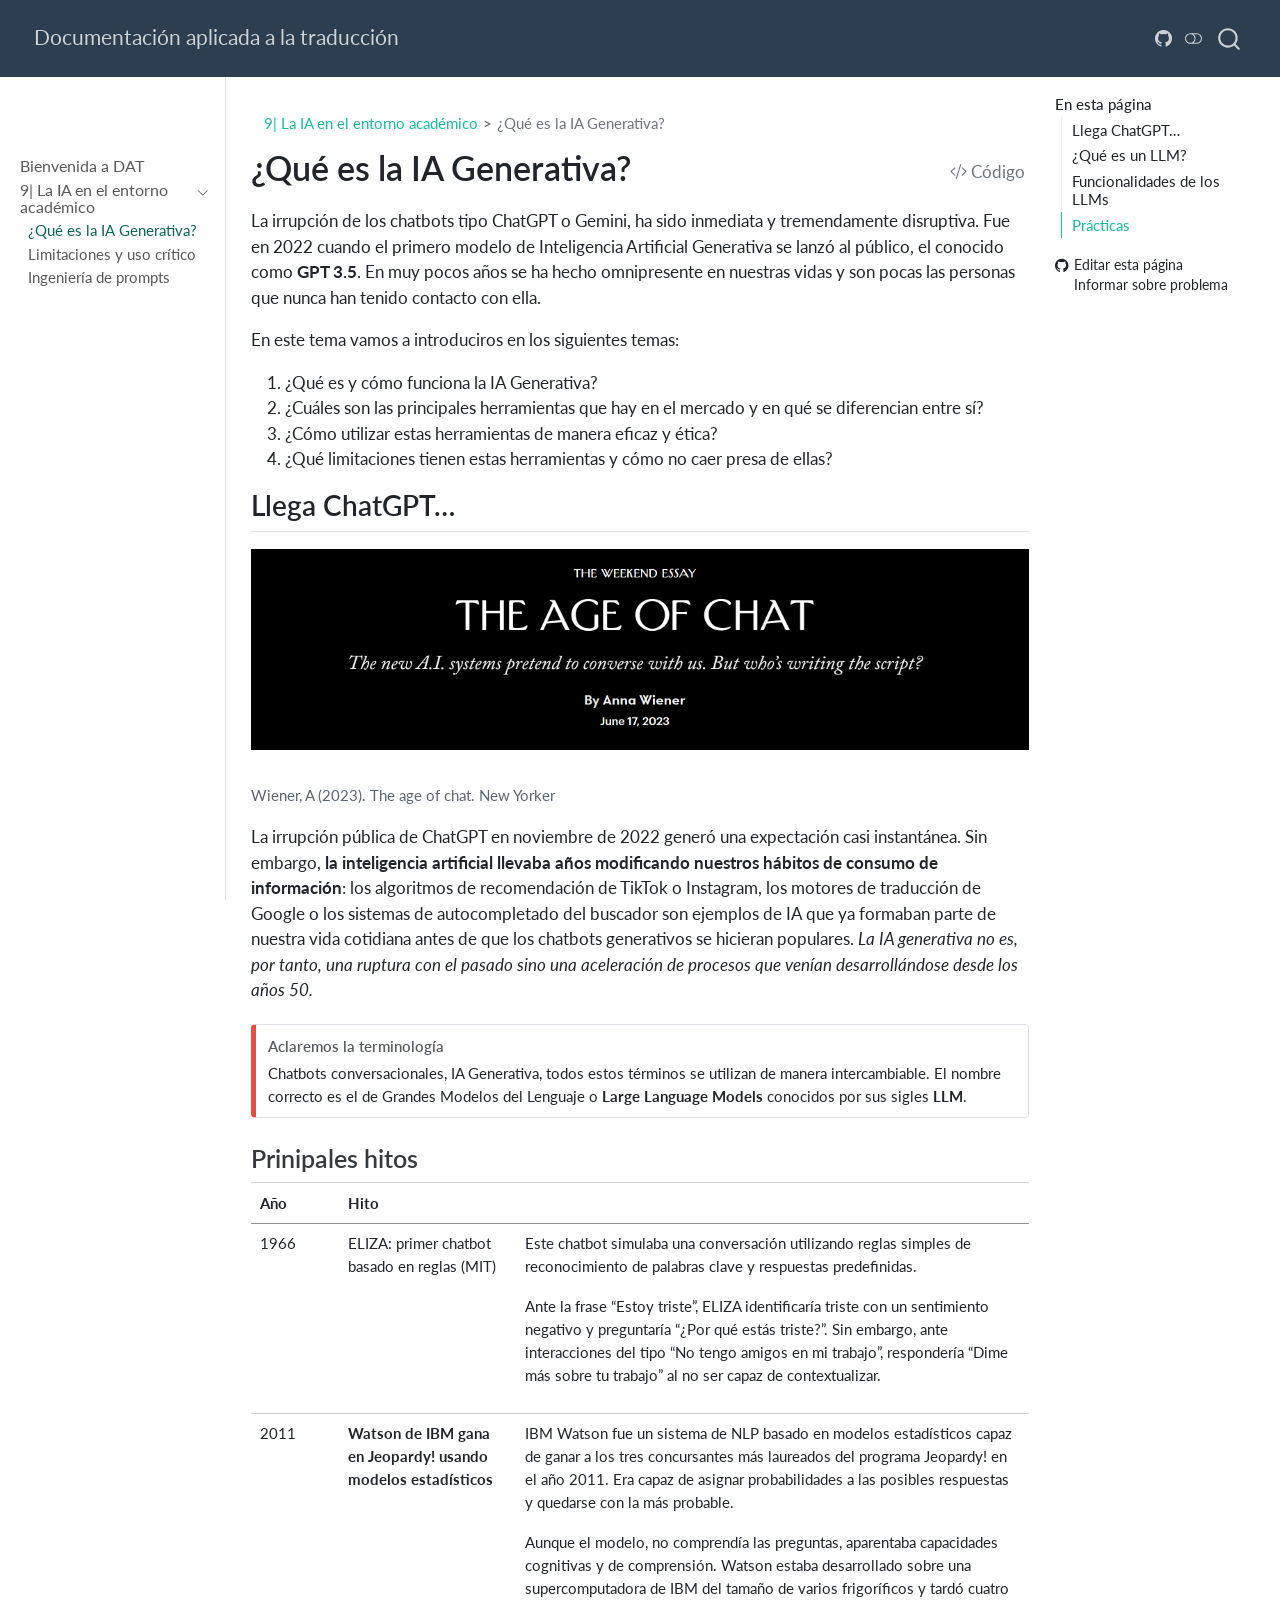
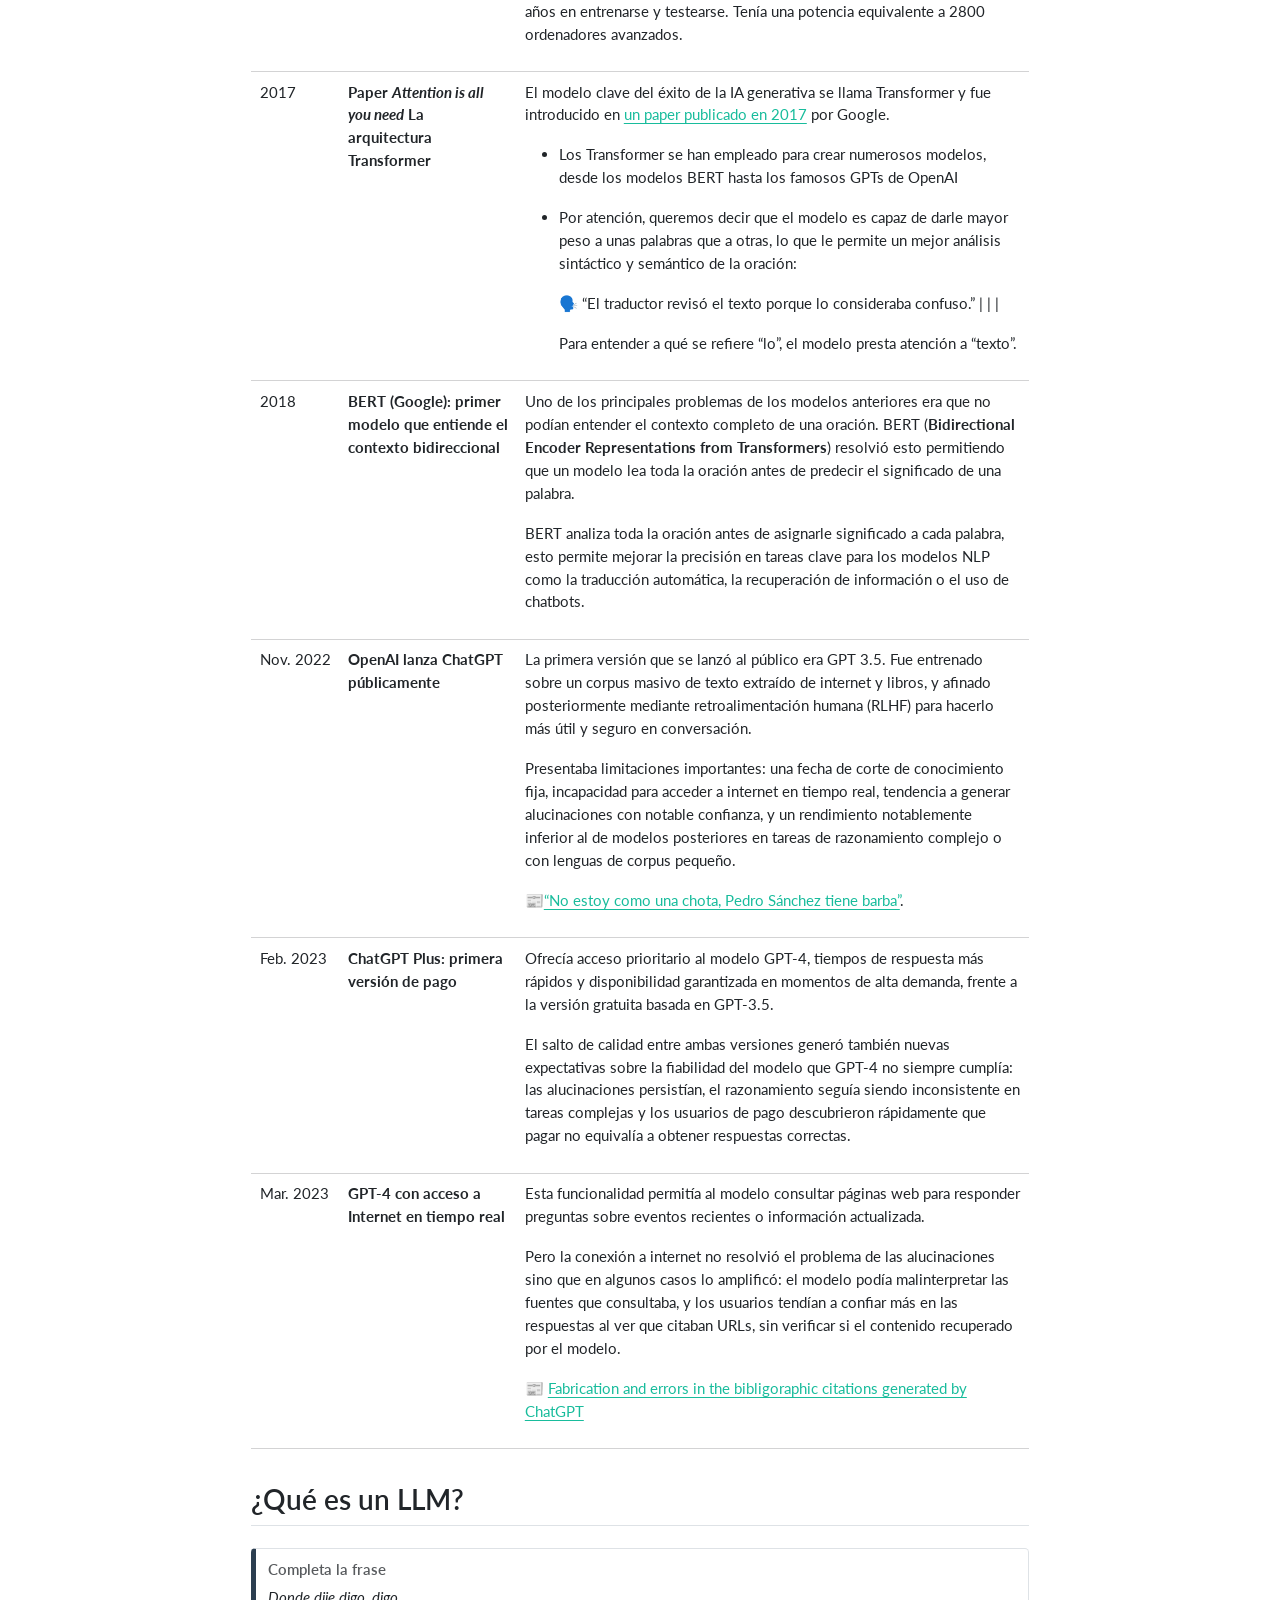
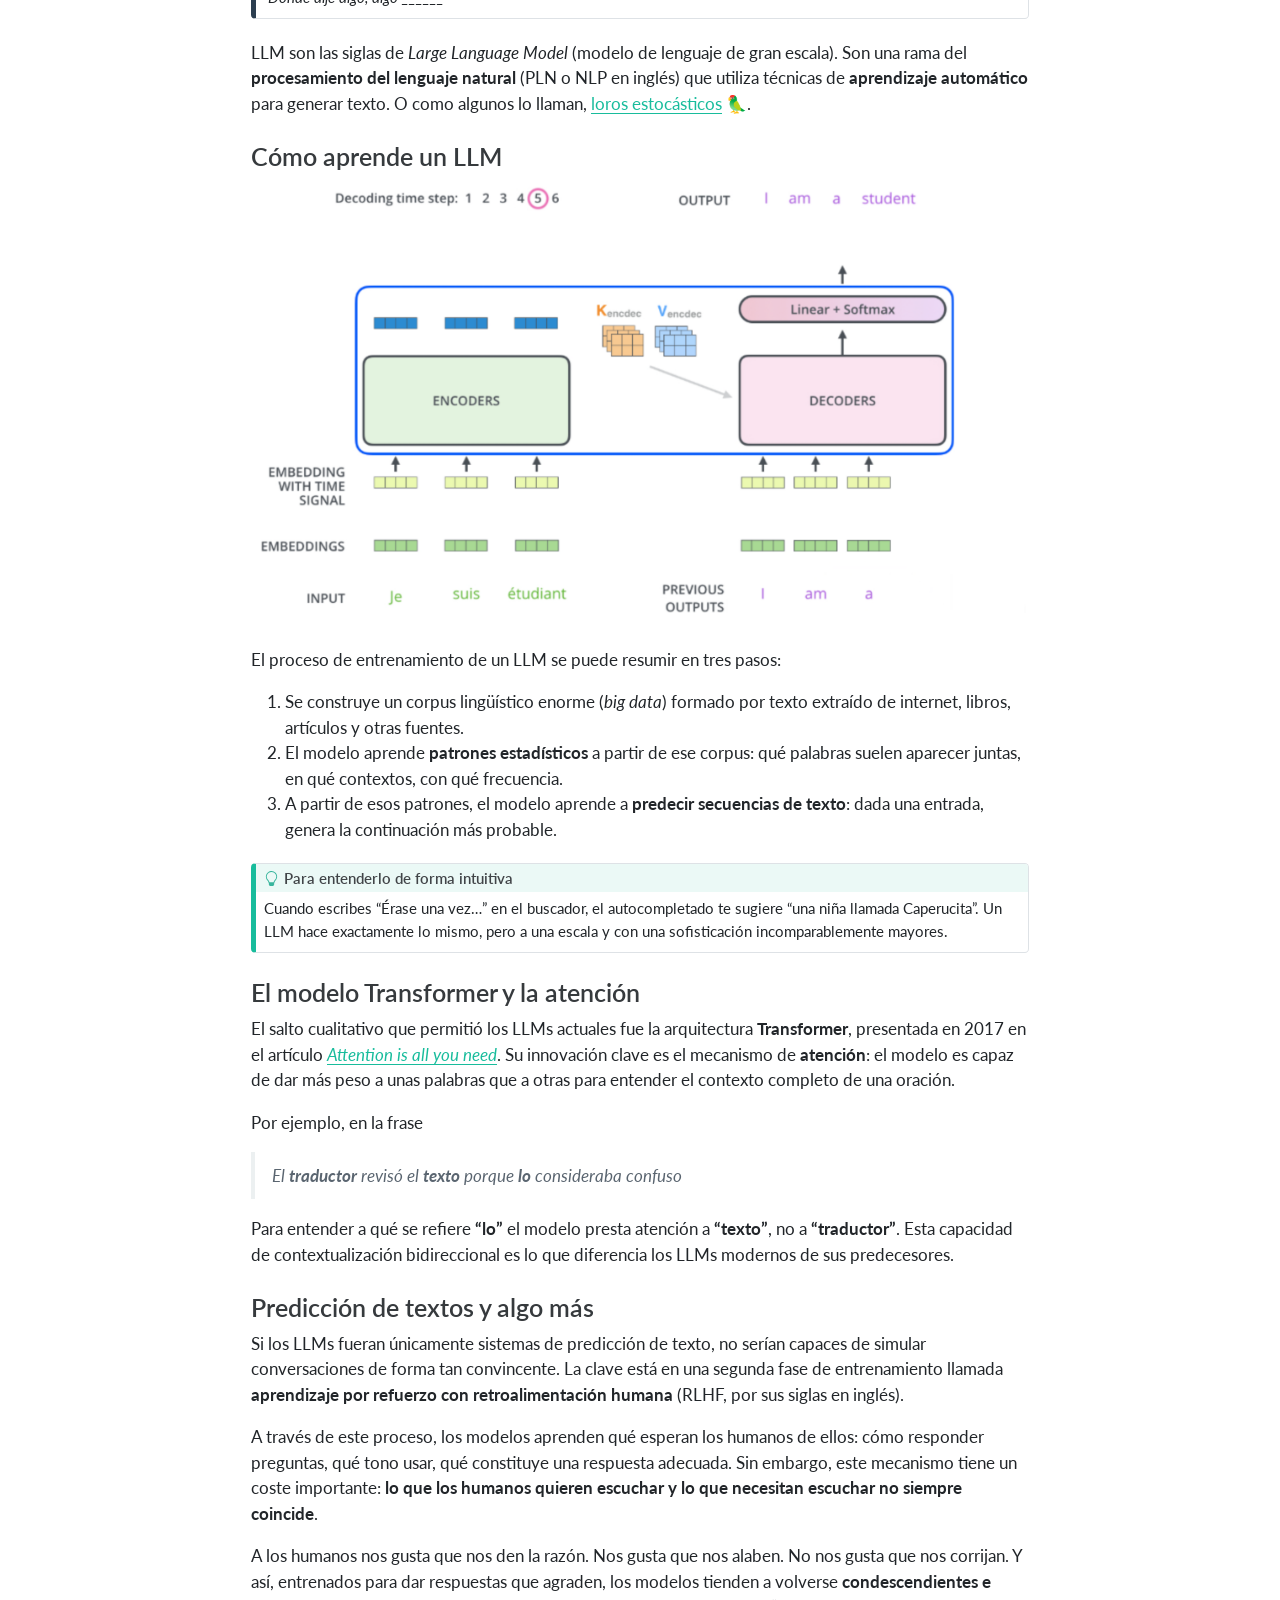
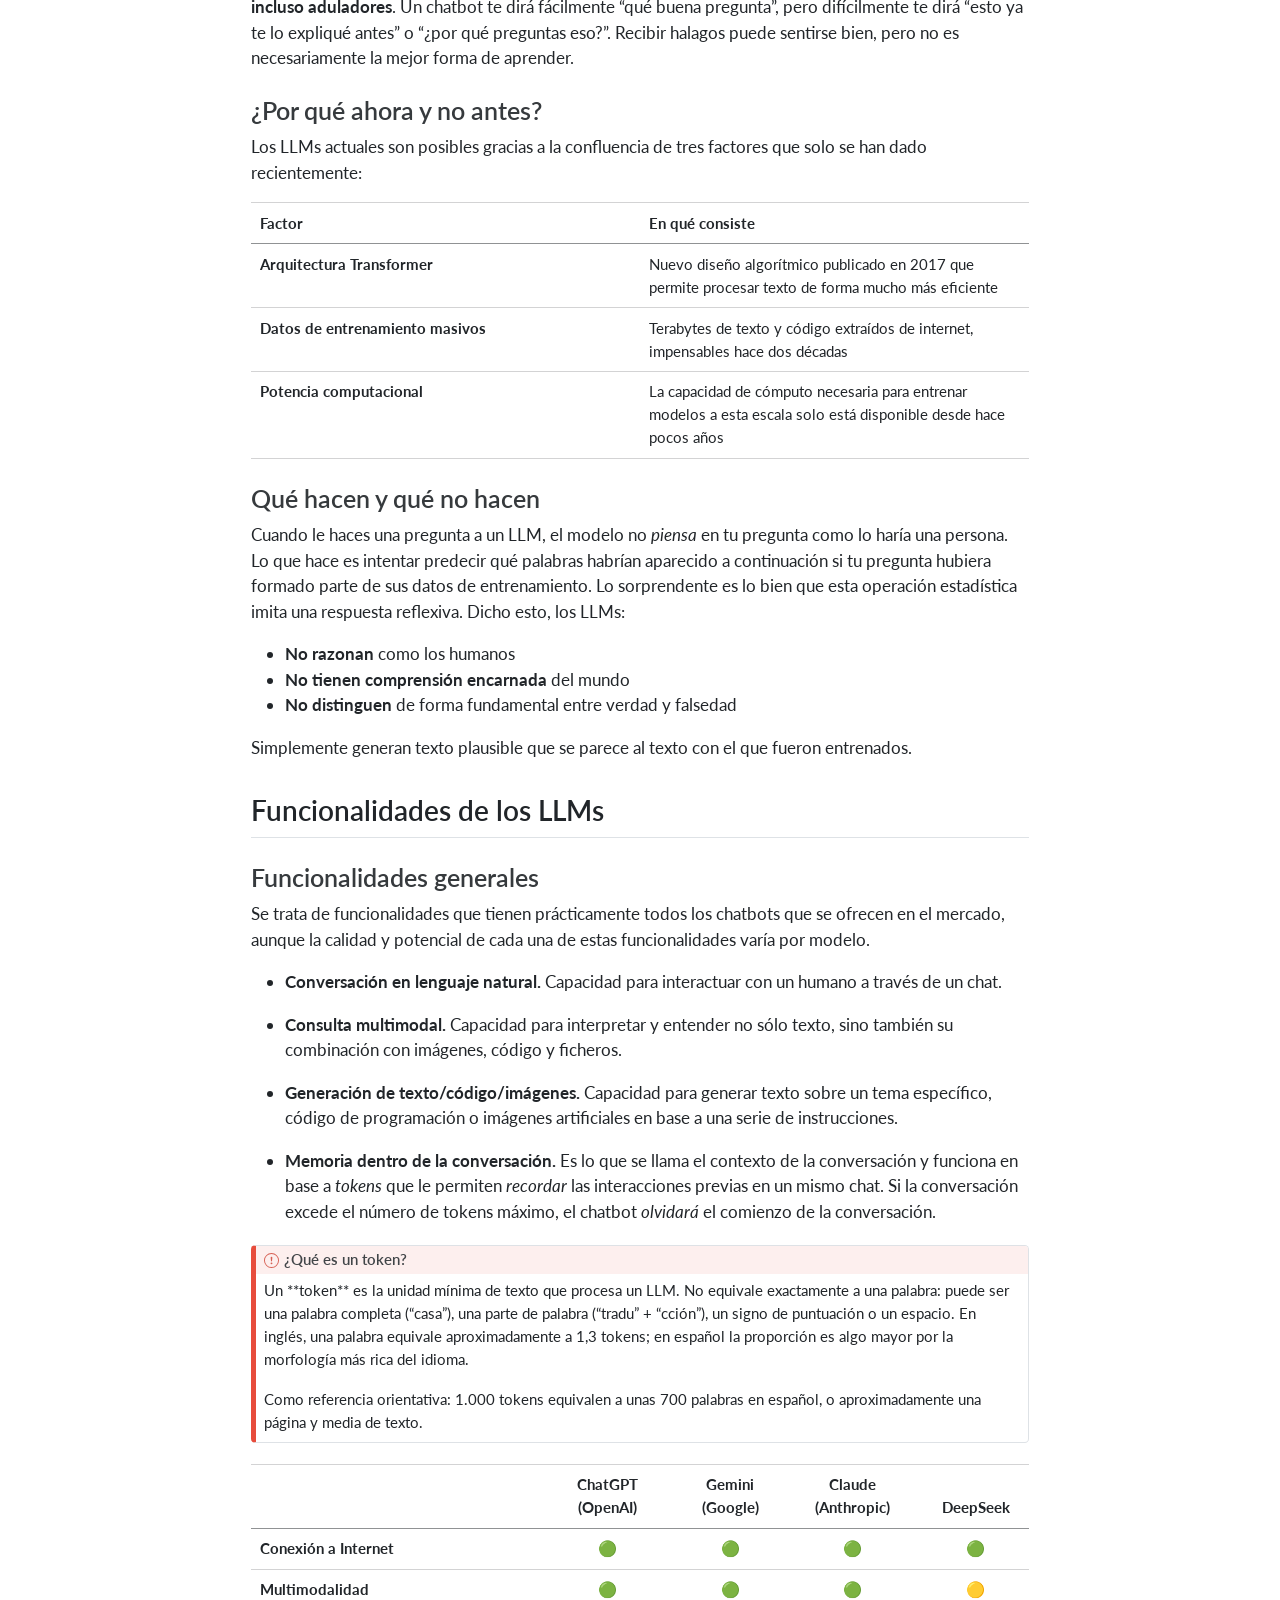
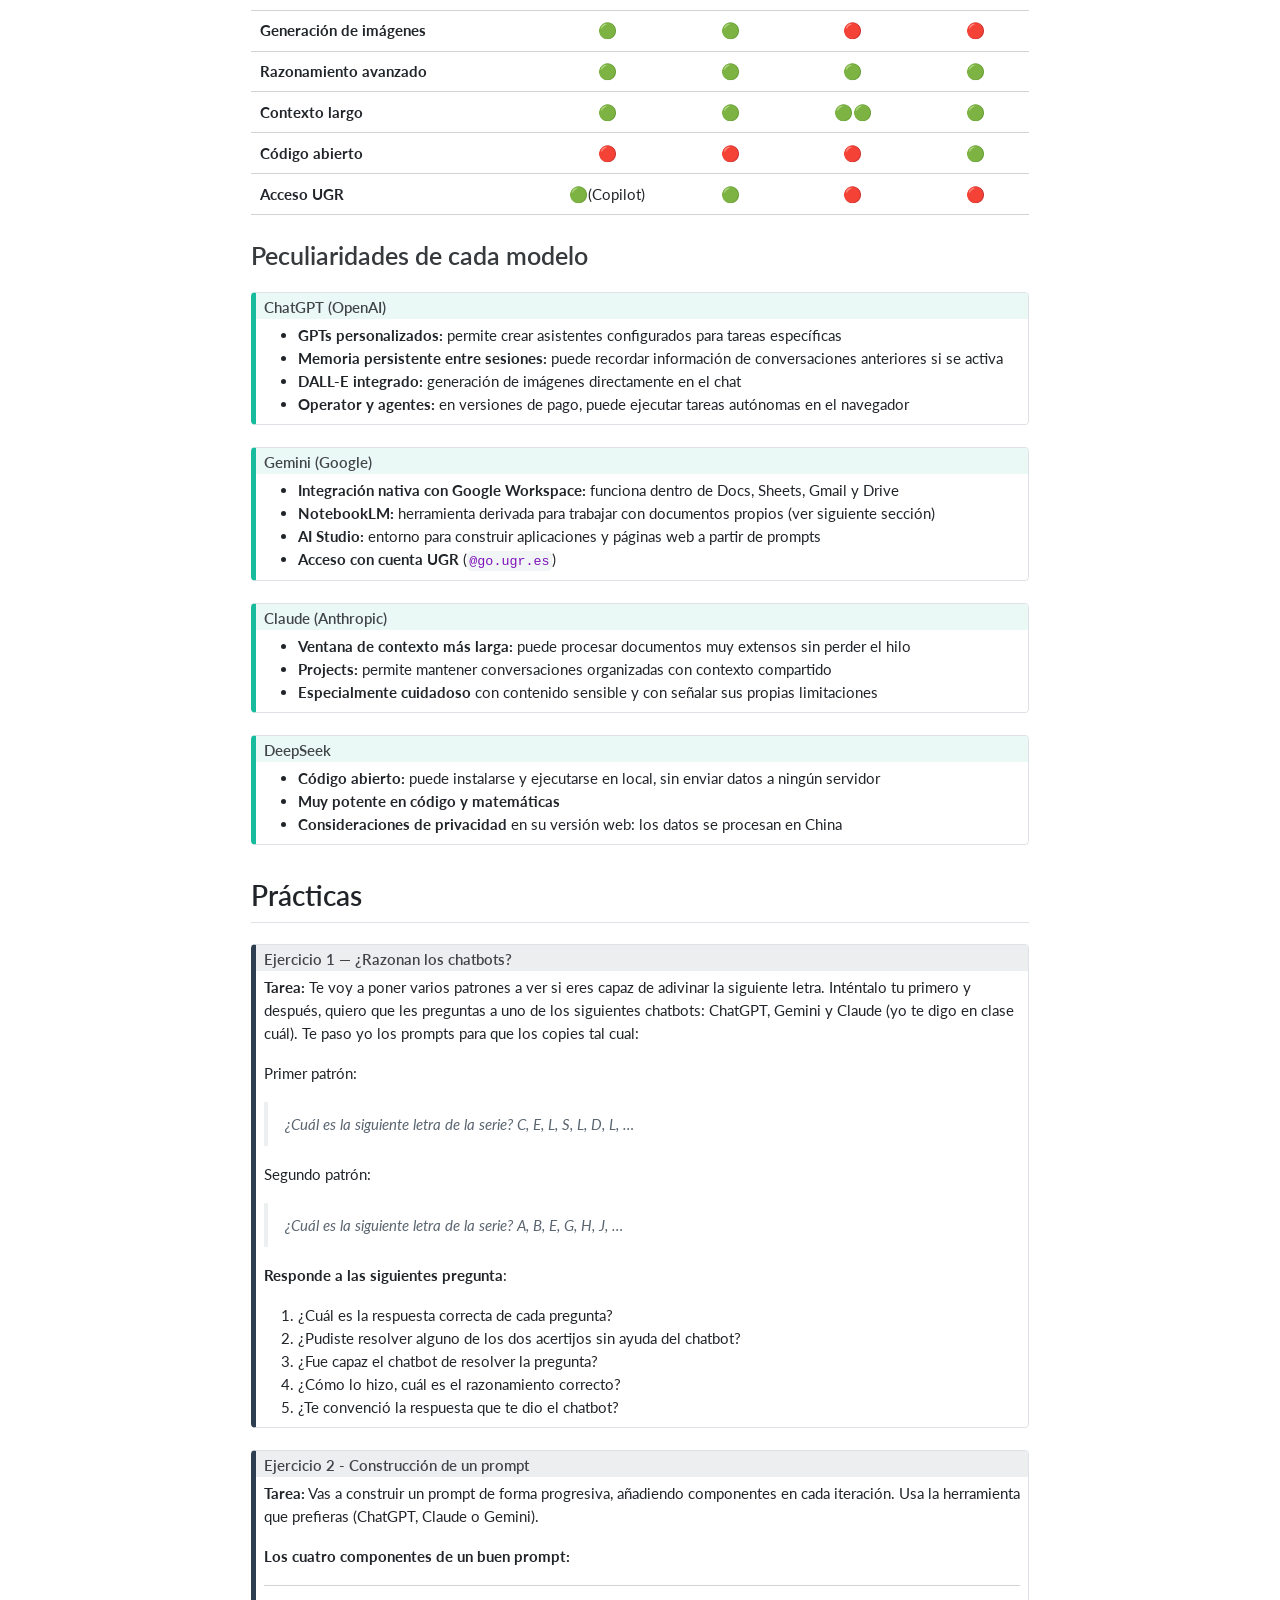
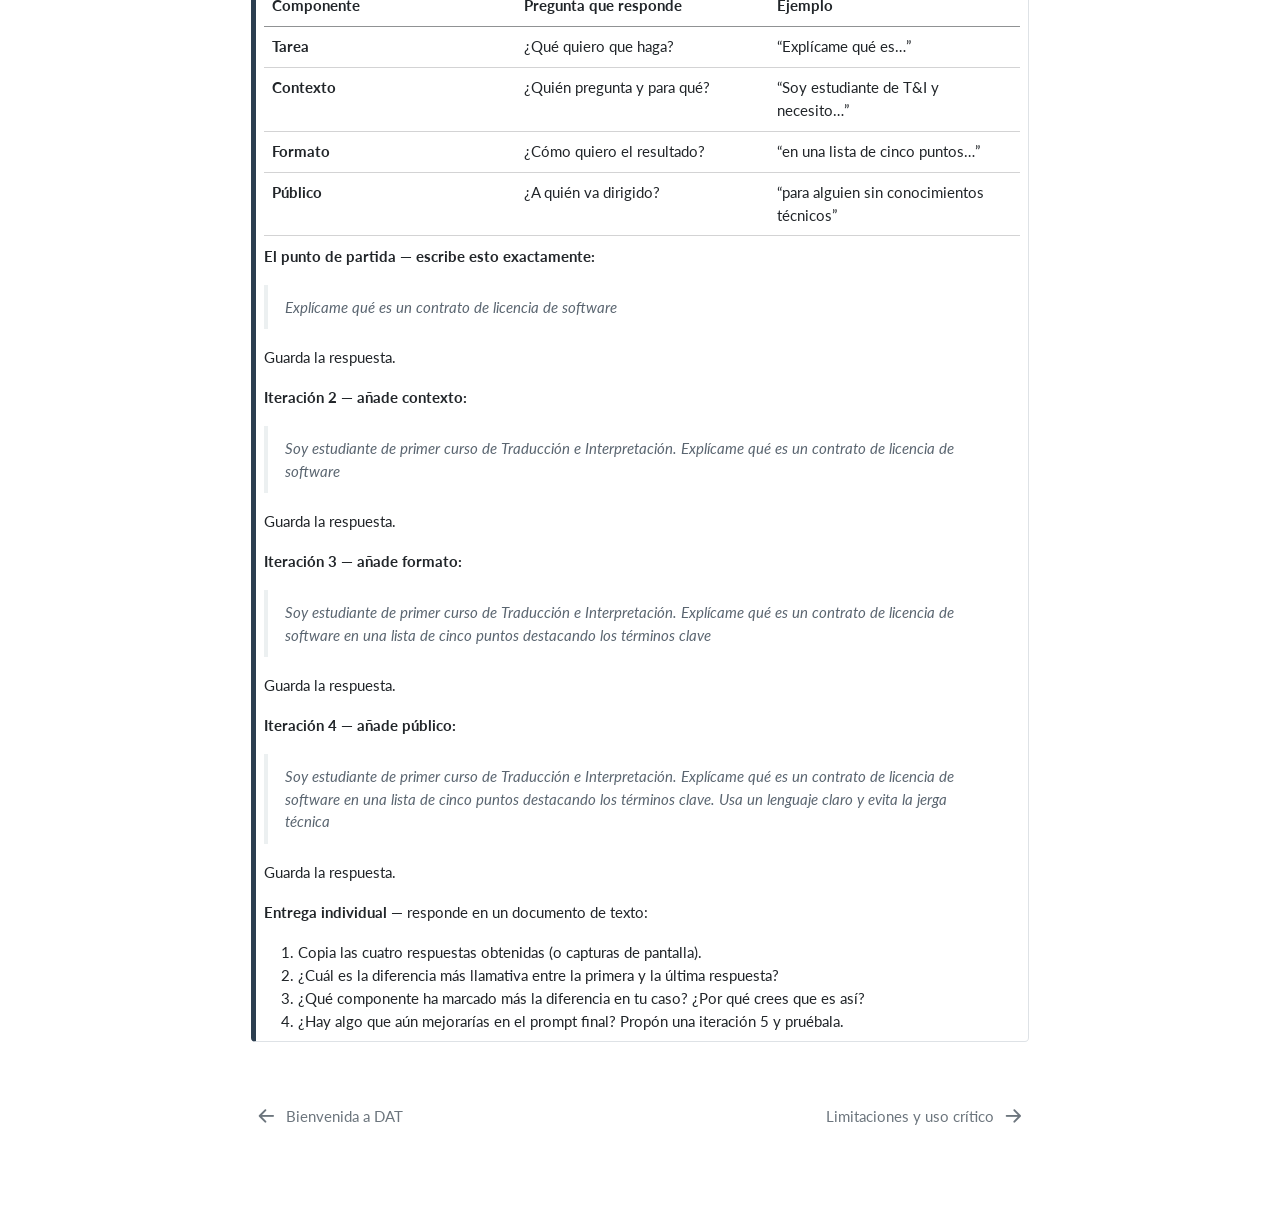
==== commit 81f89c29: "corrected menus" ====
--- a/docs/tema9/sesion1.html
+++ b/docs/tema9/sesion1.html
@@ -462,7 +462,7 @@
 <ul>
 <li><p>Los Transformer se han empleado para crear numerosos modelos, desde los modelos BERT hasta los famosos GPTs de OpenAI</p></li>
 <li><p>Por atención, queremos decir que el modelo es capaz de darle mayor peso a unas palabras que a otras, lo que le permite un mejor análisis sintáctico y semántico de la oración:</p>
-<p>🗣️ “El traductor revisó el texto porque lo consideraba confuso.” | |</p>
+<p>🗣️ “El traductor revisó el texto porque lo consideraba confuso.” | | |</p>
 <p>Para entender a qué se refiere “lo”, el modelo presta atención a “texto”.</p></li>
 </ul></td>
 </tr>
@@ -1405,7 +1405,7 @@
 <span id="cb1-40"><a href="#cb1-40" aria-hidden="true" tabindex="-1"></a><span class="pp">|</span>           <span class="pp">|</span>                                                                         <span class="pp">|</span>                                                                                                                                                                                                                                                                                                                                                <span class="pp">|</span></span>
 <span id="cb1-41"><a href="#cb1-41" aria-hidden="true" tabindex="-1"></a><span class="pp">|</span>           <span class="pp">|</span>                                                                         <span class="pp">|</span> - Por atención, queremos decir que el modelo es capaz de darle mayor peso a unas palabras que a otras, lo que le permite un mejor análisis sintáctico y semántico de la oración:                                                                                                                                                               <span class="pp">|</span></span>
 <span id="cb1-42"><a href="#cb1-42" aria-hidden="true" tabindex="-1"></a><span class="pp">|</span>           <span class="pp">|</span>                                                                         <span class="pp">|</span>                                                                                                                                                                                                                                                                                                                                                <span class="pp">|</span></span>
-<span id="cb1-43"><a href="#cb1-43" aria-hidden="true" tabindex="-1"></a><span class="pp">|</span>           <span class="pp">|</span>                                                                         <span class="pp">|</span>   🗣️ “El traductor revisó el texto porque lo consideraba confuso.” <span class="sc">\|</span>                                                                                                                                                                                                                                                                          <span class="pp">|</span></span>
+<span id="cb1-43"><a href="#cb1-43" aria-hidden="true" tabindex="-1"></a><span class="pp">|</span>           <span class="pp">|</span>                                                                         <span class="pp">|</span>   🗣️ “El traductor revisó el texto porque lo consideraba confuso.” <span class="sc">\|</span> <span class="sc">\|</span>                                                                                                                                                                                                                                                                       <span class="pp">|</span></span>
 <span id="cb1-44"><a href="#cb1-44" aria-hidden="true" tabindex="-1"></a><span class="pp">|</span>           <span class="pp">|</span>                                                                         <span class="pp">|</span>                                                                                                                                                                                                                                                                                                                                                <span class="pp">|</span></span>
 <span id="cb1-45"><a href="#cb1-45" aria-hidden="true" tabindex="-1"></a><span class="pp">|</span>           <span class="pp">|</span>                                                                         <span class="pp">|</span>   Para entender a qué se refiere “lo”, el modelo presta atención a “texto”.                                                                                                                                                                                                                                                                    <span class="pp">|</span></span>
 <span id="cb1-46"><a href="#cb1-46" aria-hidden="true" tabindex="-1"></a>[base64]</span>
